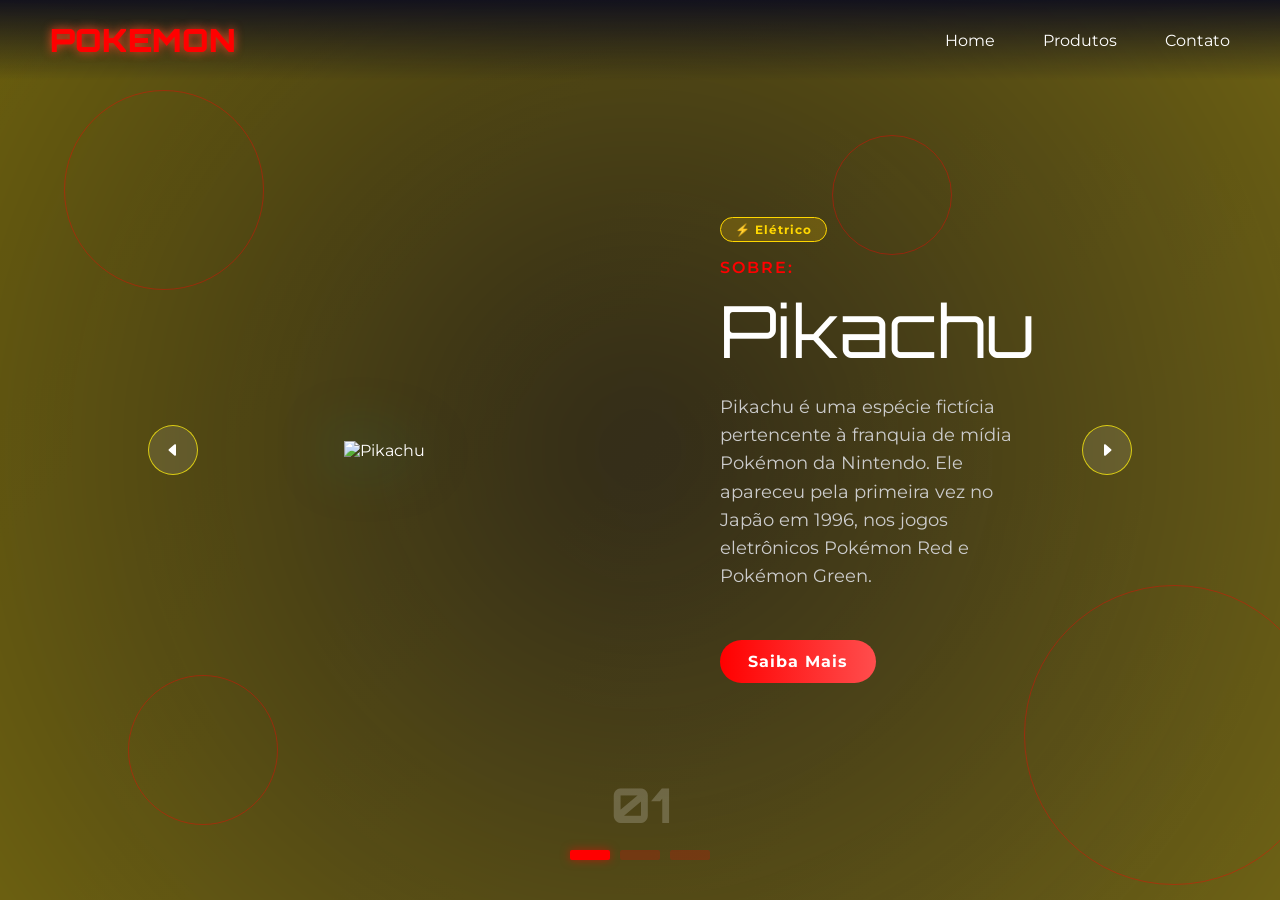
==== index.html @ ebf64eec "remove imagens não utilizadas e atualiza conteúdo e estilo do projeto Pokémon" ====
<!DOCTYPE html>
<html lang="pt-br">

<head>
    <meta charset="UTF-8">
    <meta name="viewport" content="width=device-width, initial-scale=1.0">
    <link rel="stylesheet" href="./styles.css">
    <link rel="preconnect" href="https://fonts.googleapis.com">
    <link rel="preconnect" href="https://fonts.gstatic.com" crossorigin>
    <link href="https://fonts.googleapis.com/css2?family=Montserrat:ital,wght@0,100..900;1,100..900&family=Orbitron:wght@400..900&display=swap" rel="stylesheet">
    <title>Pokémon</title>
</head>

<body>
    <header>
        <div class="logo">POKEMON</div>
        <nav>
            <ul>
                <li>Home</li>
                <li>Produtos</li>
                <li>Contato</li>
            </ul>
        </nav>
    </header>

    <main class="container">
        <div class="tech-circle">
            <div class="circle"></div>
            <div class="circle"></div>
            <div class="circle"></div>
            <div class="circle"></div>
        </div>

        <div class="list">

            <!-- Item 1: Pikachu -->
            <div class="item active">
                <div class="product-img">
                    <img src="https://raw.githubusercontent.com/PokeAPI/sprites/master/sprites/pokemon/other/official-artwork/25.png" alt="Pikachu">
                </div>
                <div class="content">
                    <span class="type-badge type-eletrico">⚡ Elétrico</span>
                    <p class="product-tag">Sobre:</p>
                    <p class="product-name">Pikachu</p>
                    <p class="product-description">
                        Pikachu é uma espécie fictícia pertencente à franquia de mídia Pokémon da Nintendo. Ele apareceu pela primeira vez no Japão em 1996, nos jogos eletrônicos Pokémon Red e Pokémon Green.
                    </p>
                    <button class="btn">Saiba Mais</button>
                </div>
            </div>

            <!-- Item 2: Charmander -->
            <div class="item">
                <div class="product-img">
                    <img src="https://raw.githubusercontent.com/PokeAPI/sprites/master/sprites/pokemon/other/official-artwork/4.png" alt="Charmander">
                </div>
                <div class="content">
                    <span class="type-badge type-fogo">🔥 Fogo</span>
                    <p class="product-tag">Sobre:</p>
                    <p class="product-name">Charmander</p>
                    <p class="product-description">
                        Charmander, conhecido como Hitokage no Japão, é uma espécie de Pokémon na franquia da Nintendo e da Game Freak. É a primeira forma de sua linha evolutiva, que inclui Charmeleon e Charizard.
                    </p>
                    <button class="btn">Saiba Mais</button>
                </div>
            </div>

            <!-- Item 3: Bulbasaur -->
            <div class="item">
                <div class="product-img">
                    <img src="https://raw.githubusercontent.com/PokeAPI/sprites/master/sprites/pokemon/other/official-artwork/1.png" alt="Bulbasaur">
                </div>
                <div class="content">
                    <span class="type-badge type-planta">🌿 Planta / Veneno</span>
                    <p class="product-tag">Sobre:</p>
                    <p class="product-name">Bulbasaur</p>
                    <p class="product-description">
                        Bulbasaur é o primeiro Pokémon da Pokédex nacional. Com uma semente nas costas que cresce conforme ele evolui, Bulbasaur é um dos três Pokémon iniciais da região de Kanto.
                    </p>
                    <button class="btn">Saiba Mais</button>
                </div>
            </div>

            <div class="arrows">
                <button class="arrow-btn" id="prev">
                    <svg xmlns="http://www.w3.org/2000/svg" width="16" height="16" fill="currentColor" viewBox="0 0 16 16">
                        <path d="m3.86 8.753 5.482 4.796c.646.566 1.658.106 1.658-.753V3.204a1 1 0 0 0-1.659-.753l-5.48 4.796a1 1 0 0 0 0 1.506z"/>
                    </svg>
                </button>
                <button class="arrow-btn" id="next">
                    <svg xmlns="http://www.w3.org/2000/svg" width="16" height="16" fill="currentColor" viewBox="0 0 16 16">
                        <path d="m12.14 8.753-5.482 4.796c-.646.566-1.658.106-1.658-.753V3.204a1 1 0 0 1 1.659-.753l5.48 4.796a1 1 0 0 1 0 1.506z"/>
                    </svg>
                </button>
            </div>

            <div class="indicators">
                <div class="numbers">01</div>
                <div class="dots">
                    <div class="dot active"></div>
                    <div class="dot"></div>
                    <div class="dot"></div>
                </div>
            </div>

        </div>
    </main>

    <script src="./scripts.js"></script>
</body>
</html>
---- styles.css ----
* {
    margin: 0;
    padding: 0;
    box-sizing: border-box;
    list-style: none;
    font-family: 'Montserrat', sans-serif;
}

body {
    background-color: #0f0f1e;
    color: #fff;
    font-size: 16px;
    overflow-x: hidden;
}

header {
    position: fixed;
    width: 100%;
    top: 0;
    padding: 20px 50px;
    display: flex;
    justify-content: space-between;
    align-items: center;
    z-index: 10;
    background: linear-gradient(to bottom, rgba(15,15,30,0.95), transparent);
}

.logo {
    font-family: "Orbitron", sans-serif;
    font-size: 2rem;
    font-weight: 900;
    color: #ff0000;
    text-shadow: 0 0 10px rgb(235, 74, 33);
}

header nav ul {
    display: flex;
    gap: 48px;
}

header nav ul li {
    cursor: pointer;
    position: relative;
    padding: 5px 0;
}

header nav ul li::after {
    content: '';
    position: absolute;
    left: 0;
    bottom: 0;
    width: 0;
    height: 2px;
    background-color: #ff0000;
    transition: 0.2s ease;
}

header nav ul li:hover::after {
    width: 100%;
}

/* ─── Container principal ─── */
.container {
    height: 100vh;
    position: relative;
    background: linear-gradient(135deg, #0f0f1e 0%, #1f1f3a 100%);
    overflow: hidden;
}

.container::before {
    content: '';
    position: absolute;
    width: 500%;
    height: 500%;
    border-radius: 50%;
    background: radial-gradient(circle, rgba(63, 53, 15, 0.651) 0%, rgb(255, 230, 0) 70%);
    top: 50%;
    left: 50%;
    transform: translate(-50%, -50%);
    filter: blur(50px);
    z-index: 1;
    animation: pulse 4s infinite alternate;
}

@keyframes pulse {
    0% {
        opacity: 0.5;
        transform: translate(-50%, -50%) scale(0.8);
    }
    100% {
        opacity: 1;
        transform: translate(-50%, -50%) scale(2);
    }
}

/* ─── Lista / Slider ─── */
.list {
    width: 80%;
    height: 100%;
    margin: 0 auto;
    position: relative;
    z-index: 2;
}

/* FIX: transition corrigida — era "opacity, opacity", agora "opacity, transform" */
.item {
    position: absolute;
    inset: 0;
    display: flex;
    justify-content: center;
    align-items: center;
    opacity: 0;
    visibility: hidden;
    transform: translateX(100px);
    transition: opacity 0.6s ease-in-out, transform 0.6s ease-in-out;
}

.item.active {
    opacity: 1;
    visibility: visible;
    transform: translateX(0);
}

/* ─── Imagem do Pokémon ─── */
.product-img {
    width: 50%;
    height: 100%;
    display: flex;
    align-items: center;
    justify-content: center;
    position: relative;
    z-index: 2;
}

.product-img img {
    max-width: 80%;
    max-height: 60%;
    filter: drop-shadow(0 0 30px rgba(0, 247, 255, 0.5));
    animation: float 3s ease-in-out infinite;
}

@keyframes float {
    0%, 100% { transform: translateY(0px); }
    50%       { transform: translateY(-18px); }
}

/* ─── Conteúdo de texto ─── */
.content {
    width: 50%;
    padding: 80px;
    padding-right: 120px;
    display: flex;
    align-items: flex-start;
    justify-content: center;
    z-index: 2;
    flex-direction: column;
    box-sizing: border-box;
}

.product-tag {
    font-size: 1rem;
    text-transform: uppercase;
    color: #ff0000;
    font-weight: 600;
    letter-spacing: 2px;
    margin-bottom: 10px;
}

.product-name {
    font-size: 4.5rem;
    font-family: "Orbitron", sans-serif;
    line-height: 1.2;
    margin-bottom: 20px;
}

.product-description {
    font-size: 1.1rem;
    color: #ccc;
    line-height: 1.6;
    margin-bottom: 30px;
    max-width: 600px;
}

/* ─── Badge de tipo ─── */
.type-badge {
    display: inline-block;
    padding: 4px 14px;
    border-radius: 20px;
    font-size: 0.75rem;
    font-weight: 700;
    letter-spacing: 1px;
    margin-right: 6px;
    margin-bottom: 16px;
}

.type-eletrico { background: rgba(255,200,0,0.2);  color: #ffd700; border: 1px solid #ffd700; }
.type-fogo     { background: rgba(255,60,0,0.2);   color: #ff6030; border: 1px solid #ff6030; }
.type-planta   { background: rgba(0,200,80,0.2);   color: #00cc55; border: 1px solid #00cc55; }

/* ─── Botão ─── */
.btn {
    padding: 12px 28px;
    background: linear-gradient(90deg, #ff0000 0%, #ff4d4d 100%);
    border-radius: 30px;
    color: #fff;
    font-size: 1rem;
    font-weight: 700;
    cursor: pointer;
    border: none;
    margin-top: 20px;
    transition: transform 0.2s, box-shadow 0.2s;
    letter-spacing: 1px;
}

.btn:hover {
    transform: scale(1.05);
    box-shadow: 0 0 20px rgba(255, 0, 0, 0.6);
}

/* ─── Setas ─── */
.arrows {
    position: absolute;
    width: 100%;
    display: flex;
    justify-content: space-between;
    top: 50%;
    left: 50%;
    transform: translate(-50%, -50%);
    z-index: 5;
    padding: 0 20px;
    box-sizing: border-box;
}

.arrow-btn {
    width: 50px;
    height: 50px;
    border-radius: 50%;
    cursor: pointer;
    background-color: rgba(255, 255, 255, 0.1);
    border: 1px solid rgba(241, 226, 16, 0.849);
    color: #fff;
    display: flex;
    align-items: center;
    justify-content: center;
    transition: background-color 0.2s, transform 0.2s;
}

.arrow-btn:hover {
    background-color: rgb(255, 234, 42);
    border-color: rgba(255, 238, 0, 0.6);
    color: #000;
    transform: scale(1.1);
}

/* ─── Indicadores ─── */
.indicators {
    position: absolute;
    bottom: 40px;
    left: 50%;
    transform: translateX(-50%);
    display: flex;
    flex-direction: column;
    align-items: center;
    gap: 15px;
    z-index: 5;
}

.numbers {
    font-family: "Orbitron", sans-serif;
    font-size: 3rem;
    font-weight: 800;
    color: rgba(255, 255, 255, 0.2);
}

.dots {
    display: flex;
    gap: 10px;
}

.dot {
    width: 40px;
    height: 10px;
    background-color: rgba(255, 0, 0, 0.2);
    border-radius: 2px;
    cursor: pointer;
    transition: background-color 0.3s, box-shadow 0.3s;
}

.dot.active {
    background-color: #ff0000;
    box-shadow: 0 0 10px rgba(255, 0, 0, 0.5);
}

/* ─── Círculos decorativos ─── */
.tech-circle {
    position: absolute;
    top: 0;
    left: 0;
    width: 100%;
    height: 100%;
    overflow: hidden;
    z-index: 1;
}

.circle {
    position: absolute;
    border-radius: 50%;
    border: 1px solid rgba(255, 0, 0, 0.4);
}

.circle:nth-child(1) { width: 200px; height: 200px; top: 10%; left: 5%; }
.circle:nth-child(2) { width: 300px; height: 300px; top: 65%; left: 80%; }
.circle:nth-child(3) { width: 150px; height: 150px; top: 75%; left: 10%; }
.circle:nth-child(4) { width: 120px; height: 120px; top: 15%; left: 65%; }
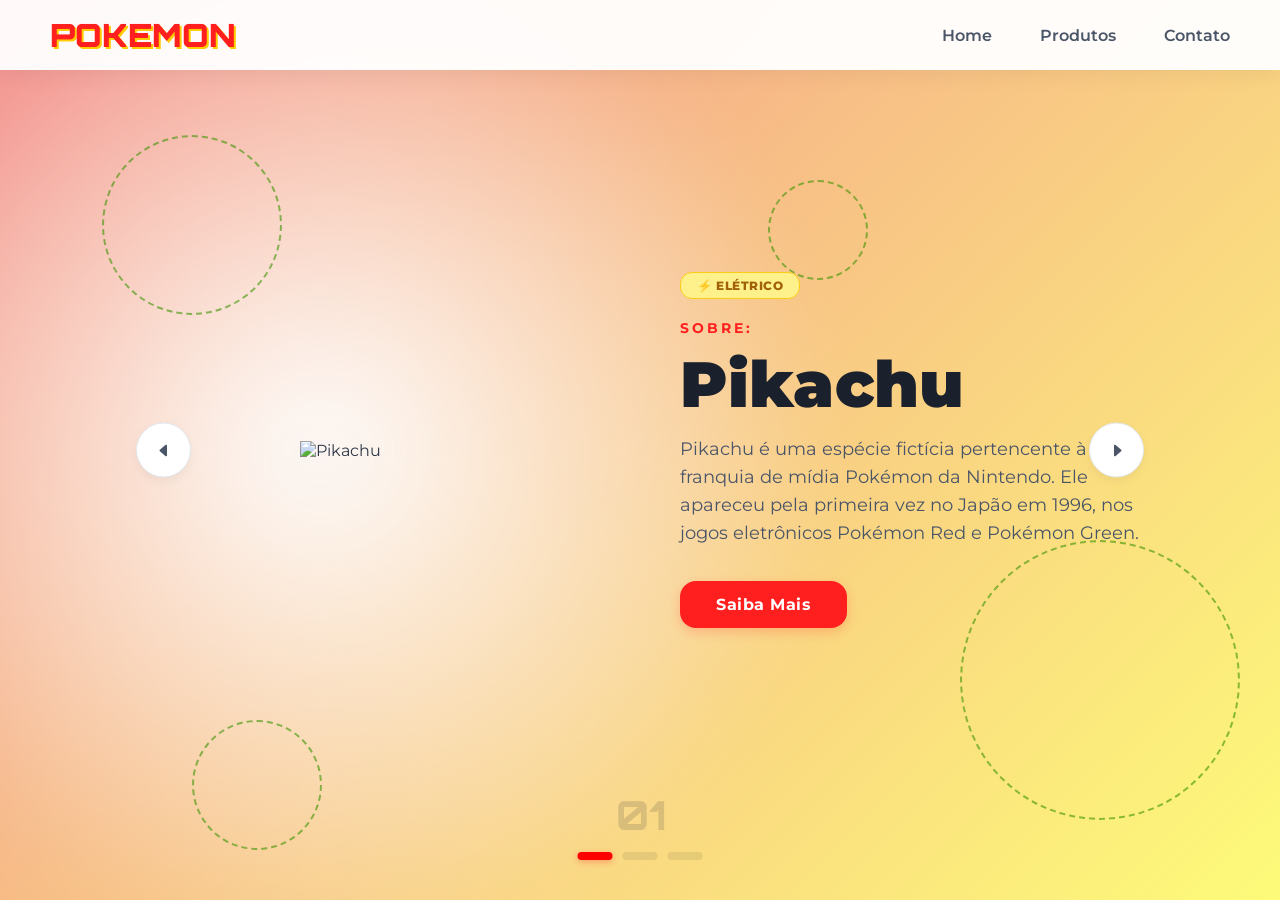
==== commit 15b69cb7: "vcfdnhgmhgjg" ====
--- a/index.html
+++ b/index.html
@@ -15,12 +15,12 @@
     <header>
         <div class="logo">POKEMON</div>
         <nav>
-            <ul>
-                <li>Home</li>
-                <li>Produtos</li>
-                <li>Contato</li>
-            </ul>
-        </nav>
+    <ul>
+        <li><a href="index.html" class="active-link" style="text-decoration: none; color: inherit;">Home</a></li>
+        <li><a href="Produto.html" style="text-decoration: none; color: inherit;">Produtos</a></li>
+        <li><a href="https://instagram.com/http.sadeck" target="_blank" style="text-decoration: none; color: inherit;">Contato</a></li>
+    </ul>
+</nav>
     </header>
 
     <main class="container">
@@ -45,7 +45,7 @@
                     <p class="product-description">
                         Pikachu é uma espécie fictícia pertencente à franquia de mídia Pokémon da Nintendo. Ele apareceu pela primeira vez no Japão em 1996, nos jogos eletrônicos Pokémon Red e Pokémon Green.
                     </p>
-                    <button class="btn">Saiba Mais</button>
+                    <button class="btn" onclick="window.location.href='Produto.html'">Saiba Mais</button>
                 </div>
             </div>
 
@@ -61,7 +61,7 @@
                     <p class="product-description">
                         Charmander, conhecido como Hitokage no Japão, é uma espécie de Pokémon na franquia da Nintendo e da Game Freak. É a primeira forma de sua linha evolutiva, que inclui Charmeleon e Charizard.
                     </p>
-                    <button class="btn">Saiba Mais</button>
+                    <button class="btn" onclick="window.location.href='Produto.html'">Saiba Mais</button>
                 </div>
             </div>
 
@@ -77,7 +77,7 @@
                     <p class="product-description">
                         Bulbasaur é o primeiro Pokémon da Pokédex nacional. Com uma semente nas costas que cresce conforme ele evolui, Bulbasaur é um dos três Pokémon iniciais da região de Kanto.
                     </p>
-                    <button class="btn">Saiba Mais</button>
+                    <button class="btn" onclick="window.location.href='Produto.html'">Saiba Mais</button>
                 </div>
             </div>
 
--- a/styles.css
+++ b/styles.css
@@ -7,30 +7,32 @@
 }
 
 body {
-    background-color: #0f0f1e;
-    color: #fff;
+    background-color: #f4f6f9; /* Fundo limpo e convidativo */
+    color: #2d3748; /* Texto escuro para leitura confortável */
     font-size: 16px;
     overflow-x: hidden;
 }
 
+/* ─── Header ─── */
 header {
     position: fixed;
     width: 100%;
     top: 0;
-    padding: 20px 50px;
+    padding: 15px 50px;
     display: flex;
     justify-content: space-between;
     align-items: center;
     z-index: 10;
-    background: linear-gradient(to bottom, rgba(15,15,30,0.95), transparent);
+    background: rgba(255, 255, 255, 0.95); /* Header branco e limpo */
+    box-shadow: 0 4px 20px rgba(0, 0, 0, 0.06);
 }
 
 .logo {
     font-family: "Orbitron", sans-serif;
     font-size: 2rem;
     font-weight: 900;
-    color: #ff0000;
-    text-shadow: 0 0 10px rgb(235, 74, 33);
+    color: #ff1f1f; /* Vermelho Pokebola clássico */
+    text-shadow: 2px 2px 0px #ffcc00; /* Sombra amarela clássica */
 }
 
 header nav ul {
@@ -42,6 +44,13 @@
     cursor: pointer;
     position: relative;
     padding: 5px 0;
+    color: #4a5568;
+    font-weight: 600;
+    transition: color 0.2s;
+}
+
+header nav ul li:hover {
+    color: #ff1f1f;
 }
 
 header nav ul li::after {
@@ -50,9 +59,10 @@
     left: 0;
     bottom: 0;
     width: 0;
-    height: 2px;
-    background-color: #ff0000;
+    height: 3px;
+    background-color: #c1c40e; /* Linha amarela de hover */
     transition: 0.2s ease;
+    border-radius: 2px;
 }
 
 header nav ul li:hover::after {
@@ -63,56 +73,56 @@
 .container {
     height: 100vh;
     position: relative;
-    background: linear-gradient(135deg, #0f0f1e 0%, #1f1f3a 100%);
+    background: linear-gradient(135deg, #f39090 0%, #fdfb79 100%); /* Gradiente suave e claro */
     overflow: hidden;
 }
 
+/* Brilho de fundo centralizado atrás do Pokémon */
 .container::before {
     content: '';
     position: absolute;
-    width: 500%;
-    height: 500%;
+    width: 1200px;
+    height: 1200px;
     border-radius: 50%;
-    background: radial-gradient(circle, rgba(63, 53, 15, 0.651) 0%, rgb(255, 230, 0) 70%);
+    background: radial-gradient(circle, rgb(253, 253, 253) 0%, transparent 60%); /* Brilho amarelo amigável */
     top: 50%;
-    left: 50%;
+    left: 25%; /* Alinhado mais próximo do lado da imagem */
     transform: translate(-50%, -50%);
-    filter: blur(50px);
+    filter: blur(40px);
     z-index: 1;
-    animation: pulse 4s infinite alternate;
+    animation: pulse 6s infinite alternate ease-in-out;
 }
 
 @keyframes pulse {
     0% {
-        opacity: 0.5;
-        transform: translate(-50%, -50%) scale(0.8);
+        opacity: 0.6;
+        transform: translate(-50%, -50%) scale(0.9);
     }
     100% {
         opacity: 1;
-        transform: translate(-50%, -50%) scale(2);
+        transform: translate(-50%, -50%) scale(1.1);
     }
 }
 
 /* ─── Lista / Slider ─── */
 .list {
-    width: 80%;
+    width: 85%;
     height: 100%;
     margin: 0 auto;
     position: relative;
     z-index: 2;
 }
 
-/* FIX: transition corrigida — era "opacity, opacity", agora "opacity, transform" */
 .item {
     position: absolute;
     inset: 0;
     display: flex;
-    justify-content: center;
+    justify-content: space-between;
     align-items: center;
     opacity: 0;
     visibility: hidden;
-    transform: translateX(100px);
-    transition: opacity 0.6s ease-in-out, transform 0.6s ease-in-out;
+    transform: translateX(50px);
+    transition: opacity 0.6s ease-in-out, transform 0.6s cubic-bezier(0.16, 1, 0.3, 1);
 }
 
 .item.active {
@@ -123,7 +133,7 @@
 
 /* ─── Imagem do Pokémon ─── */
 .product-img {
-    width: 50%;
+    width: 45%;
     height: 100%;
     display: flex;
     align-items: center;
@@ -133,22 +143,21 @@
 }
 
 .product-img img {
-    max-width: 80%;
-    max-height: 60%;
-    filter: drop-shadow(0 0 30px rgba(0, 247, 255, 0.5));
-    animation: float 3s ease-in-out infinite;
+    max-width: 85%;
+    max-height: 65%;
+    filter: drop-shadow(0 15px 25px rgba(0, 0, 0, 0.12)); /* Sombra realista e suave */
+    animation: float 4s ease-in-out infinite;
 }
 
 @keyframes float {
     0%, 100% { transform: translateY(0px); }
-    50%       { transform: translateY(-18px); }
+    50%       { transform: translateY(-15px); }
 }
 
 /* ─── Conteúdo de texto ─── */
 .content {
     width: 50%;
-    padding: 80px;
-    padding-right: 120px;
+    padding: 40px;
     display: flex;
     align-items: flex-start;
     justify-content: center;
@@ -158,66 +167,72 @@
 }
 
 .product-tag {
-    font-size: 1rem;
+    font-size: 0.9rem;
     text-transform: uppercase;
-    color: #ff0000;
-    font-weight: 600;
-    letter-spacing: 2px;
-    margin-bottom: 10px;
+    color: #ff1f1f; /* Tag em vermelho vivo */
+    font-weight: 700;
+    letter-spacing: 3px;
+    margin-bottom: 12px;
 }
 
 .product-name {
-    font-size: 4.5rem;
-    font-family: "Orbitron", sans-serif;
-    line-height: 1.2;
-    margin-bottom: 20px;
+    font-size: 4rem;
+    font-family: "Montserrat", sans-serif; /* Fonte mais orgânica e amigável */
+    font-weight: 900;
+    color: #1a202c;
+    line-height: 1.1;
+    margin-bottom: 16px;
 }
 
 .product-description {
     font-size: 1.1rem;
-    color: #ccc;
+    color: #4a5568; /* Texto cinza escuro de alta leitura */
     line-height: 1.6;
-    margin-bottom: 30px;
-    max-width: 600px;
+    margin-bottom: 24px;
+    max-width: 550px;
 }
 
 /* ─── Badge de tipo ─── */
 .type-badge {
     display: inline-block;
-    padding: 4px 14px;
-    border-radius: 20px;
+    padding: 5px 16px;
+    border-radius: 12px; /* Formato pílula clássico dos menus de Pokémon */
     font-size: 0.75rem;
-    font-weight: 700;
-    letter-spacing: 1px;
-    margin-right: 6px;
-    margin-bottom: 16px;
-}
-
-.type-eletrico { background: rgba(255,200,0,0.2);  color: #ffd700; border: 1px solid #ffd700; }
-.type-fogo     { background: rgba(255,60,0,0.2);   color: #ff6030; border: 1px solid #ff6030; }
-.type-planta   { background: rgba(0,200,80,0.2);   color: #00cc55; border: 1px solid #00cc55; }
-
-/* ─── Botão ─── */
+    font-weight: 800;
+    letter-spacing: 0.5px;
+    margin-right: 8px;
+    margin-bottom: 20px;
+    text-transform: uppercase;
+}
+
+/* Cores pastéis e profissionais adaptadas para os tipos */
+.type-eletrico { background: #fef08a; color: #a16207; border: 1px solid #facc15; }
+.type-fogo     { background: #fee2e2; color: #b91c1c; border: 1px solid #f87171; }
+.type-planta   { background: #dcfce7; color: #15803d; border: 1px solid #4ade80; }
+
+/* ─── Botão Comprar ─── */
 .btn {
-    padding: 12px 28px;
-    background: linear-gradient(90deg, #ff0000 0%, #ff4d4d 100%);
-    border-radius: 30px;
+    padding: 14px 36px;
+    background: #ff1f1f; /* Vermelho Pokebola sólido */
+    border-radius: 16px; /* Cantos arredondados amigáveis, combinando com os cards */
     color: #fff;
     font-size: 1rem;
     font-weight: 700;
     cursor: pointer;
     border: none;
-    margin-top: 20px;
-    transition: transform 0.2s, box-shadow 0.2s;
-    letter-spacing: 1px;
+    margin-top: 10px;
+    transition: background-color 0.2s, transform 0.2s, box-shadow 0.2s;
+    letter-spacing: 0.5px;
+    box-shadow: 0 4px 12px rgba(255, 31, 31, 0.2);
 }
 
 .btn:hover {
-    transform: scale(1.05);
-    box-shadow: 0 0 20px rgba(255, 0, 0, 0.6);
-}
-
-/* ─── Setas ─── */
+    background-color: #e61b1b;
+    transform: scale(1.03);
+    box-shadow: 0 6px 20px rgba(255, 31, 31, 0.3);
+}
+
+/* ─── Setas de Navegação ─── */
 .arrows {
     position: absolute;
     width: 100%;
@@ -227,29 +242,33 @@
     left: 50%;
     transform: translate(-50%, -50%);
     z-index: 5;
-    padding: 0 20px;
+    padding: 0 40px;
     box-sizing: border-box;
+    pointer-events: none; /* Evita que a div bloqueie cliques no meio da tela */
 }
 
 .arrow-btn {
-    width: 50px;
-    height: 50px;
+    width: 55px;
+    height: 55px;
     border-radius: 50%;
     cursor: pointer;
-    background-color: rgba(255, 255, 255, 0.1);
-    border: 1px solid rgba(241, 226, 16, 0.849);
-    color: #fff;
+    background-color: #ffffff;
+    border: 1px solid #e2e8f0;
+    color: #4a5568;
     display: flex;
     align-items: center;
     justify-content: center;
-    transition: background-color 0.2s, transform 0.2s;
+    box-shadow: 0 4px 10px rgba(0,0,0,0.05);
+    transition: all 0.2s ease;
+    pointer-events: auto; /* Reativa os cliques nos botões */
 }
 
 .arrow-btn:hover {
-    background-color: rgb(255, 234, 42);
-    border-color: rgba(255, 238, 0, 0.6);
-    color: #000;
+    background-color: #ffcb05; /* Fica amarelo Pikachu no hover */
+    border-color: #ffcb05;
+    color: #1a202c;
     transform: scale(1.1);
+    box-shadow: 0 6px 15px rgba(255, 203, 5, 0.4);
 }
 
 /* ─── Indicadores ─── */
@@ -261,15 +280,15 @@
     display: flex;
     flex-direction: column;
     align-items: center;
-    gap: 15px;
+    gap: 12px;
     z-index: 5;
 }
 
 .numbers {
     font-family: "Orbitron", sans-serif;
-    font-size: 3rem;
+    font-size: 2.5rem;
     font-weight: 800;
-    color: rgba(255, 255, 255, 0.2);
+    color: rgba(26, 32, 44, 0.15); /* Número sutil usando a cor escura do tema */
 }
 
 .dots {
@@ -278,20 +297,20 @@
 }
 
 .dot {
-    width: 40px;
-    height: 10px;
-    background-color: rgba(255, 0, 0, 0.2);
-    border-radius: 2px;
+    width: 35px;
+    height: 8px;
+    background-color: rgba(0, 0, 0, 0.08);
+    border-radius: 4px;
     cursor: pointer;
     transition: background-color 0.3s, box-shadow 0.3s;
 }
 
 .dot.active {
-    background-color: #ff0000;
-    box-shadow: 0 0 10px rgba(255, 0, 0, 0.5);
-}
-
-/* ─── Círculos decorativos ─── */
+    background-color: #ff0000; /* Indicador ativo em vermelho */
+    box-shadow: 0 2px 6px rgba(255, 31, 31, 0.3);
+}
+
+/* ─── Elementos decorativos (Substituídos por Pokebolas sutis de fundo) ─── */
 .tech-circle {
     position: absolute;
     top: 0;
@@ -300,15 +319,16 @@
     height: 100%;
     overflow: hidden;
     z-index: 1;
+    pointer-events: none;
 }
 
 .circle {
     position: absolute;
     border-radius: 50%;
-    border: 1px solid rgba(255, 0, 0, 0.4);
-}
-
-.circle:nth-child(1) { width: 200px; height: 200px; top: 10%; left: 5%; }
-.circle:nth-child(2) { width: 300px; height: 300px; top: 65%; left: 80%; }
-.circle:nth-child(3) { width: 150px; height: 150px; top: 75%; left: 10%; }
-.circle:nth-child(4) { width: 120px; height: 120px; top: 15%; left: 65%; }+    border: 2px dashed rgba(63, 150, 6, 0.61); /* Estilo tracejado lúdico */
+}
+
+.circle:nth-child(1) { width: 180px; height: 180px; top: 15%; left: 8%; }
+.circle:nth-child(2) { width: 280px; height: 280px; top: 60%; left: 75%; }
+.circle:nth-child(3) { width: 130px; height: 130px; top: 80%; left: 15%; }
+.circle:nth-child(4) { width: 100px; height: 100px; top: 20%; left: 60%; }
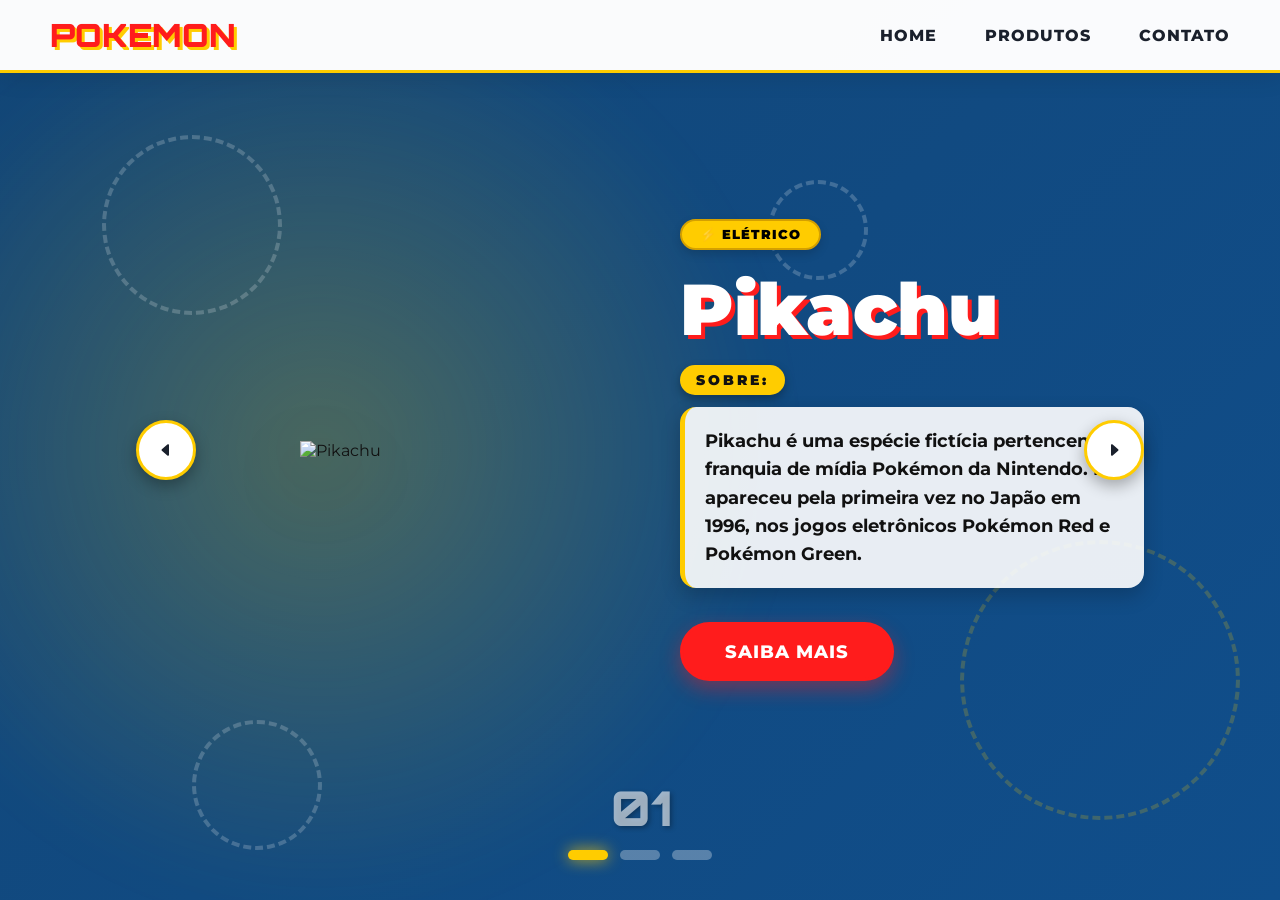
==== commit 3f95d4f7: "gv" ====
--- a/index.html
+++ b/index.html
@@ -40,8 +40,8 @@
                 </div>
                 <div class="content">
                     <span class="type-badge type-eletrico">⚡ Elétrico</span>
+                    <p class="product-name">Pikachu</p>
                     <p class="product-tag">Sobre:</p>
-                    <p class="product-name">Pikachu</p>
                     <p class="product-description">
                         Pikachu é uma espécie fictícia pertencente à franquia de mídia Pokémon da Nintendo. Ele apareceu pela primeira vez no Japão em 1996, nos jogos eletrônicos Pokémon Red e Pokémon Green.
                     </p>
@@ -56,8 +56,8 @@
                 </div>
                 <div class="content">
                     <span class="type-badge type-fogo">🔥 Fogo</span>
+                    <p class="product-name">Charmander</p>
                     <p class="product-tag">Sobre:</p>
-                    <p class="product-name">Charmander</p>
                     <p class="product-description">
                         Charmander, conhecido como Hitokage no Japão, é uma espécie de Pokémon na franquia da Nintendo e da Game Freak. É a primeira forma de sua linha evolutiva, que inclui Charmeleon e Charizard.
                     </p>
@@ -72,8 +72,8 @@
                 </div>
                 <div class="content">
                     <span class="type-badge type-planta">🌿 Planta / Veneno</span>
+                    <p class="product-name">Bulbasaur</p>
                     <p class="product-tag">Sobre:</p>
-                    <p class="product-name">Bulbasaur</p>
                     <p class="product-description">
                         Bulbasaur é o primeiro Pokémon da Pokédex nacional. Com uma semente nas costas que cresce conforme ele evolui, Bulbasaur é um dos três Pokémon iniciais da região de Kanto.
                     </p>
--- a/styles.css
+++ b/styles.css
@@ -1,3 +1,4 @@
+
 * {
     margin: 0;
     padding: 0;
@@ -7,13 +8,13 @@
 }
 
 body {
-    background-color: #f4f6f9; /* Fundo limpo e convidativo */
-    color: #2d3748; /* Texto escuro para leitura confortável */
+    background-color: #f0f4f8; /* Mesmo fundo base da página de produtos */
+    color: #111; 
     font-size: 16px;
     overflow-x: hidden;
 }
 
-/* ─── Header ─── */
+/* ─── Header (Idêntico ao da página de produtos) ─── */
 header {
     position: fixed;
     width: 100%;
@@ -23,16 +24,23 @@
     justify-content: space-between;
     align-items: center;
     z-index: 10;
-    background: rgba(255, 255, 255, 0.95); /* Header branco e limpo */
-    box-shadow: 0 4px 20px rgba(0, 0, 0, 0.06);
+    background: rgba(255, 255, 255, 0.98); 
+    box-shadow: 0 4px 25px rgba(0, 0, 0, 0.1); 
+    border-bottom: 3px solid #FFCC00;
 }
 
 .logo {
     font-family: "Orbitron", sans-serif;
     font-size: 2rem;
     font-weight: 900;
-    color: #ff1f1f; /* Vermelho Pokebola clássico */
-    text-shadow: 2px 2px 0px #ffcc00; /* Sombra amarela clássica */
+    color: #FF1C1C; 
+    text-shadow: 3px 3px 0px #FFCC00; 
+    transition: transform 0.3s ease;
+    cursor: pointer;
+}
+
+.logo:hover {
+    transform: scale(1.08) rotate(-2deg);
 }
 
 header nav ul {
@@ -44,13 +52,15 @@
     cursor: pointer;
     position: relative;
     padding: 5px 0;
-    color: #4a5568;
-    font-weight: 600;
+    color: #1a202c;
+    font-weight: 800;
+    text-transform: uppercase;
+    letter-spacing: 1px;
     transition: color 0.2s;
 }
 
 header nav ul li:hover {
-    color: #ff1f1f;
+    color: #FF1C1C;
 }
 
 header nav ul li::after {
@@ -59,9 +69,9 @@
     left: 0;
     bottom: 0;
     width: 0;
-    height: 3px;
-    background-color: #c1c40e; /* Linha amarela de hover */
-    transition: 0.2s ease;
+    height: 4px;
+    background-color: #FF1C1C; 
+    transition: 0.3s cubic-bezier(0.175, 0.885, 0.32, 1.275);
     border-radius: 2px;
 }
 
@@ -69,11 +79,11 @@
     width: 100%;
 }
 
-/* ─── Container principal ─── */
+/* ─── Container principal (Agora com o fundo Azul marcante) ─── */
 .container {
     height: 100vh;
     position: relative;
-    background: linear-gradient(135deg, #f39090 0%, #fdfb79 100%); /* Gradiente suave e claro */
+    background: linear-gradient(135deg, #124677 0%, #104E8B 100%); 
     overflow: hidden;
 }
 
@@ -81,27 +91,22 @@
 .container::before {
     content: '';
     position: absolute;
-    width: 1200px;
-    height: 1200px;
+    width: 1000px;
+    height: 1000px;
     border-radius: 50%;
-    background: radial-gradient(circle, rgb(253, 253, 253) 0%, transparent 60%); /* Brilho amarelo amigável */
+    /* Brilho amarelo/dourado para contrastar com o azul */
+    background: radial-gradient(circle, rgba(255, 204, 0, 0.25) 0%, transparent 65%); 
     top: 50%;
-    left: 25%; /* Alinhado mais próximo do lado da imagem */
+    left: 25%; 
     transform: translate(-50%, -50%);
-    filter: blur(40px);
+    filter: blur(30px);
     z-index: 1;
     animation: pulse 6s infinite alternate ease-in-out;
 }
 
 @keyframes pulse {
-    0% {
-        opacity: 0.6;
-        transform: translate(-50%, -50%) scale(0.9);
-    }
-    100% {
-        opacity: 1;
-        transform: translate(-50%, -50%) scale(1.1);
-    }
+    0% { opacity: 0.7; transform: translate(-50%, -50%) scale(0.95); }
+    100% { opacity: 1; transform: translate(-50%, -50%) scale(1.1); }
 }
 
 /* ─── Lista / Slider ─── */
@@ -121,14 +126,14 @@
     align-items: center;
     opacity: 0;
     visibility: hidden;
-    transform: translateX(50px);
+    transform: translateX(80px) scale(0.95);
     transition: opacity 0.6s ease-in-out, transform 0.6s cubic-bezier(0.16, 1, 0.3, 1);
 }
 
 .item.active {
     opacity: 1;
     visibility: visible;
-    transform: translateX(0);
+    transform: translateX(0) scale(1);
 }
 
 /* ─── Imagem do Pokémon ─── */
@@ -145,13 +150,19 @@
 .product-img img {
     max-width: 85%;
     max-height: 65%;
-    filter: drop-shadow(0 15px 25px rgba(0, 0, 0, 0.12)); /* Sombra realista e suave */
+    filter: drop-shadow(0 25px 35px rgba(0, 0, 0, 0.4)); /* Sombra escura forte */
     animation: float 4s ease-in-out infinite;
+    transition: transform 0.3s ease;
+    cursor: pointer;
+}
+
+.product-img img:hover {
+    transform: scale(1.1) translateY(-10px);
 }
 
 @keyframes float {
     0%, 100% { transform: translateY(0px); }
-    50%       { transform: translateY(-15px); }
+    50%       { transform: translateY(-20px); }
 }
 
 /* ─── Conteúdo de texto ─── */
@@ -169,67 +180,81 @@
 .product-tag {
     font-size: 0.9rem;
     text-transform: uppercase;
-    color: #ff1f1f; /* Tag em vermelho vivo */
-    font-weight: 700;
+    color: #111;
+    background: #FFCC00; /* Tag amarela vibrante */
+    padding: 6px 16px;
+    border-radius: 20px;
+    font-weight: 900;
     letter-spacing: 3px;
     margin-bottom: 12px;
+    box-shadow: 0 4px 10px rgba(0,0,0,0.3);
 }
 
 .product-name {
-    font-size: 4rem;
-    font-family: "Montserrat", sans-serif; /* Fonte mais orgânica e amigável */
-    font-weight: 900;
-    color: #1a202c;
+    font-size: 4.5rem;
+    font-family: "Montserrat", sans-serif;
+    font-weight: 900;
+    color: #fff; /* Texto branco no fundo azul */
     line-height: 1.1;
     margin-bottom: 16px;
+    text-shadow: 4px 4px 0px #FF1C1C; /* Sombra vermelha clássica */
 }
 
 .product-description {
     font-size: 1.1rem;
-    color: #4a5568; /* Texto cinza escuro de alta leitura */
+    color: #111;
     line-height: 1.6;
     margin-bottom: 24px;
     max-width: 550px;
-}
-
-/* ─── Badge de tipo ─── */
+    font-weight: 700;
+    background: rgba(255, 255, 255, 0.9); /* Caixinha branca translúcida */
+    padding: 20px;
+    border-radius: 16px;
+    box-shadow: 0 8px 20px rgba(0,0,0,0.2);
+    border-left: 5px solid #FFCC00; /* Detalhe amarelo na borda */
+}
+
+/* ─── Badge de tipo (Cores Fortes) ─── */
 .type-badge {
     display: inline-block;
-    padding: 5px 16px;
-    border-radius: 12px; /* Formato pílula clássico dos menus de Pokémon */
-    font-size: 0.75rem;
-    font-weight: 800;
-    letter-spacing: 0.5px;
+    padding: 6px 18px;
+    border-radius: 20px; 
+    font-size: 0.8rem;
+    font-weight: 900;
+    letter-spacing: 1px;
     margin-right: 8px;
     margin-bottom: 20px;
     text-transform: uppercase;
-}
-
-/* Cores pastéis e profissionais adaptadas para os tipos */
-.type-eletrico { background: #fef08a; color: #a16207; border: 1px solid #facc15; }
-.type-fogo     { background: #fee2e2; color: #b91c1c; border: 1px solid #f87171; }
-.type-planta   { background: #dcfce7; color: #15803d; border: 1px solid #4ade80; }
-
-/* ─── Botão Comprar ─── */
+    box-shadow: 0 4px 10px rgba(0,0,0,0.15);
+}
+
+.type-eletrico { background: #FFCC00; color: #000; border: 2px solid #D4A000; }
+.type-fogo     { background: #FF1C1C; color: #FFF; border: 2px solid #CC0000; }
+.type-planta   { background: #4DAD5B; color: #FFF; border: 2px solid #368040; }
+
+/* ─── Botão Saiba Mais ─── */
 .btn {
-    padding: 14px 36px;
-    background: #ff1f1f; /* Vermelho Pokebola sólido */
-    border-radius: 16px; /* Cantos arredondados amigáveis, combinando com os cards */
+    padding: 16px 42px;
+    background: #FF1C1C; /* Vermelho vivo igual ao da página de produtos */
+    border-radius: 30px; 
     color: #fff;
-    font-size: 1rem;
-    font-weight: 700;
-    cursor: pointer;
-    border: none;
+    font-size: 1.1rem;
+    font-weight: 800;
+    cursor: pointer;
+    border: 3px solid #FF1C1C;
     margin-top: 10px;
-    transition: background-color 0.2s, transform 0.2s, box-shadow 0.2s;
-    letter-spacing: 0.5px;
-    box-shadow: 0 4px 12px rgba(255, 31, 31, 0.2);
+    transition: all 0.3s cubic-bezier(0.175, 0.885, 0.32, 1.275);
+    letter-spacing: 1px;
+    text-transform: uppercase;
+    box-shadow: 0 8px 20px rgba(255, 28, 28, 0.4);
 }
 
 .btn:hover {
-    background-color: #e61b1b;
-    transform: scale(1.03);
-    box-shadow: 0 6px 20px rgba(255, 31, 31, 0.3);
+    background: #FFCC00; /* Vira amarelo Pikachu */
+    color: #111;
+    border-color: #FFCC00;
+    transform: scale(1.05) translateY(-3px);
+    box-shadow: 0 12px 25px rgba(255, 204, 0, 0.5);
 }
 
 /* ─── Setas de Navegação ─── */
@@ -244,31 +269,31 @@
     z-index: 5;
     padding: 0 40px;
     box-sizing: border-box;
-    pointer-events: none; /* Evita que a div bloqueie cliques no meio da tela */
+    pointer-events: none; 
 }
 
 .arrow-btn {
-    width: 55px;
-    height: 55px;
+    width: 60px;
+    height: 60px;
     border-radius: 50%;
     cursor: pointer;
     background-color: #ffffff;
-    border: 1px solid #e2e8f0;
-    color: #4a5568;
+    border: 3px solid #FFCC00; /* Borda amarela forte */
+    color: #1a202c;
     display: flex;
     align-items: center;
     justify-content: center;
-    box-shadow: 0 4px 10px rgba(0,0,0,0.05);
-    transition: all 0.2s ease;
-    pointer-events: auto; /* Reativa os cliques nos botões */
+    box-shadow: 0 6px 15px rgba(0,0,0,0.3);
+    transition: all 0.3s cubic-bezier(0.175, 0.885, 0.32, 1.275);
+    pointer-events: auto; 
 }
 
 .arrow-btn:hover {
-    background-color: #ffcb05; /* Fica amarelo Pikachu no hover */
-    border-color: #ffcb05;
-    color: #1a202c;
-    transform: scale(1.1);
-    box-shadow: 0 6px 15px rgba(255, 203, 5, 0.4);
+    background-color: #FFCC00; 
+    border-color: #FF1C1C; /* Borda fica vermelha no hover */
+    color: #111;
+    transform: scale(1.15);
+    box-shadow: 0 10px 20px rgba(255, 204, 0, 0.5);
 }
 
 /* ─── Indicadores ─── */
@@ -286,31 +311,37 @@
 
 .numbers {
     font-family: "Orbitron", sans-serif;
-    font-size: 2.5rem;
-    font-weight: 800;
-    color: rgba(26, 32, 44, 0.15); /* Número sutil usando a cor escura do tema */
+    font-size: 3rem;
+    font-weight: 900;
+    color: rgba(255, 255, 255, 0.6); /* Cor mais transparente para o azul */
+    text-shadow: 2px 2px 5px rgba(0,0,0,0.3);
 }
 
 .dots {
     display: flex;
-    gap: 10px;
+    gap: 12px;
 }
 
 .dot {
-    width: 35px;
-    height: 8px;
-    background-color: rgba(0, 0, 0, 0.08);
-    border-radius: 4px;
-    cursor: pointer;
-    transition: background-color 0.3s, box-shadow 0.3s;
+    width: 40px;
+    height: 10px;
+    background-color: rgba(255, 255, 255, 0.3);
+    border-radius: 5px;
+    cursor: pointer;
+    transition: all 0.3s ease;
+}
+
+.dot:hover {
+    background-color: #ffffff;
+    transform: scaleY(1.3);
 }
 
 .dot.active {
-    background-color: #ff0000; /* Indicador ativo em vermelho */
-    box-shadow: 0 2px 6px rgba(255, 31, 31, 0.3);
-}
-
-/* ─── Elementos decorativos (Substituídos por Pokebolas sutis de fundo) ─── */
+    background-color: #FFCC00; /* Dot ativo no amarelo Pokémon */
+    box-shadow: 0 0 15px rgba(255, 204, 0, 0.8);
+}
+
+/* ─── Elementos decorativos ─── */
 .tech-circle {
     position: absolute;
     top: 0;
@@ -325,10 +356,10 @@
 .circle {
     position: absolute;
     border-radius: 50%;
-    border: 2px dashed rgba(63, 150, 6, 0.61); /* Estilo tracejado lúdico */
+    border: 4px dashed rgba(255, 255, 255, 0.2); 
 }
 
 .circle:nth-child(1) { width: 180px; height: 180px; top: 15%; left: 8%; }
-.circle:nth-child(2) { width: 280px; height: 280px; top: 60%; left: 75%; }
+.circle:nth-child(2) { width: 280px; height: 280px; top: 60%; left: 75%; border-color: rgba(255, 204, 0, 0.2); }
 .circle:nth-child(3) { width: 130px; height: 130px; top: 80%; left: 15%; }
-.circle:nth-child(4) { width: 100px; height: 100px; top: 20%; left: 60%; }
+.circle:nth-child(4) { width: 100px; height: 100px; top: 20%; left: 60%; }
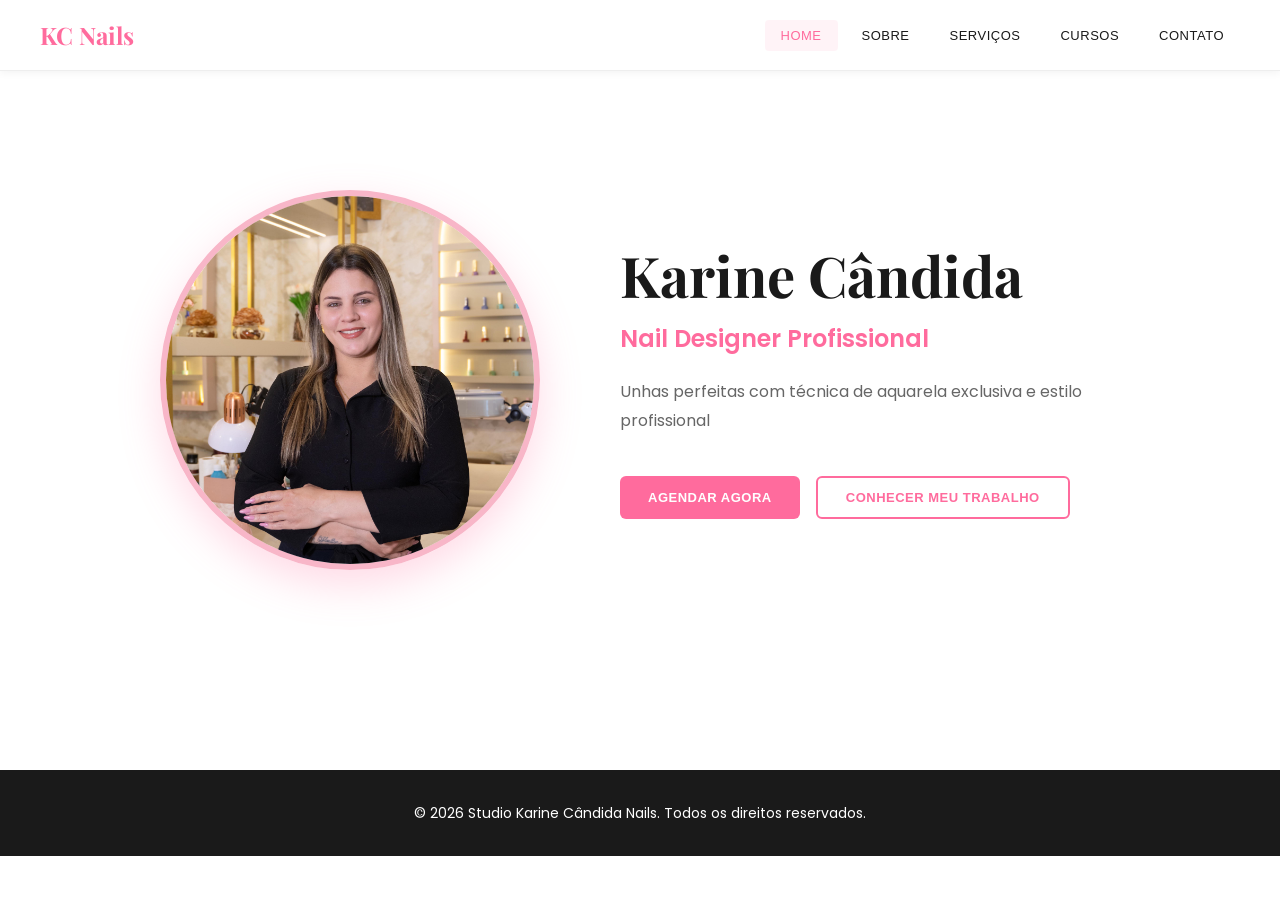
==== commit 906276f2: "bujb" ====
--- a/index.html
+++ b/index.html
@@ -1,110 +1,411 @@
 <!DOCTYPE html>
 <html lang="pt-br">
-
 <head>
     <meta charset="UTF-8">
     <meta name="viewport" content="width=device-width, initial-scale=1.0">
     <link rel="stylesheet" href="./styles.css">
     <link rel="preconnect" href="https://fonts.googleapis.com">
     <link rel="preconnect" href="https://fonts.gstatic.com" crossorigin>
-    <link href="https://fonts.googleapis.com/css2?family=Montserrat:ital,wght@0,100..900;1,100..900&family=Orbitron:wght@400..900&display=swap" rel="stylesheet">
-    <title>Pokémon</title>
+    <link href="https://fonts.googleapis.com/css2?family=Poppins:wght@300;400;500;600;700&family=Playfair+Display:wght@700&display=swap" rel="stylesheet">
+    <title>Karine Cândida Nails - Nail Designer Profissional</title>
 </head>
-
 <body>
-    <header>
-        <div class="logo">POKEMON</div>
-        <nav>
-    <ul>
-        <li><a href="index.html" class="active-link" style="text-decoration: none; color: inherit;">Home</a></li>
-        <li><a href="Produto.html" style="text-decoration: none; color: inherit;">Produtos</a></li>
-        <li><a href="https://instagram.com/http.sadeck" target="_blank" style="text-decoration: none; color: inherit;">Contato</a></li>
-    </ul>
-</nav>
-    </header>
-
-    <main class="container">
-        <div class="tech-circle">
-            <div class="circle"></div>
-            <div class="circle"></div>
-            <div class="circle"></div>
-            <div class="circle"></div>
-        </div>
-
-        <div class="list">
-
-            <!-- Item 1: Pikachu -->
-            <div class="item active">
-                <div class="product-img">
-                    <img src="https://raw.githubusercontent.com/PokeAPI/sprites/master/sprites/pokemon/other/official-artwork/25.png" alt="Pikachu">
-                </div>
-                <div class="content">
-                    <span class="type-badge type-eletrico">⚡ Elétrico</span>
-                    <p class="product-name">Pikachu</p>
-                    <p class="product-tag">Sobre:</p>
-                    <p class="product-description">
-                        Pikachu é uma espécie fictícia pertencente à franquia de mídia Pokémon da Nintendo. Ele apareceu pela primeira vez no Japão em 1996, nos jogos eletrônicos Pokémon Red e Pokémon Green.
-                    </p>
-                    <button class="btn" onclick="window.location.href='Produto.html'">Saiba Mais</button>
-                </div>
+    <!-- NAVBAR FIXA -->
+    <nav class="navbar">
+        <div class="nav-container">
+            <div class="nav-logo">
+                <span class="logo-text">KC Nails</span>
             </div>
-
-            <!-- Item 2: Charmander -->
-            <div class="item">
-                <div class="product-img">
-                    <img src="https://raw.githubusercontent.com/PokeAPI/sprites/master/sprites/pokemon/other/official-artwork/4.png" alt="Charmander">
-                </div>
-                <div class="content">
-                    <span class="type-badge type-fogo">🔥 Fogo</span>
-                    <p class="product-name">Charmander</p>
-                    <p class="product-tag">Sobre:</p>
-                    <p class="product-description">
-                        Charmander, conhecido como Hitokage no Japão, é uma espécie de Pokémon na franquia da Nintendo e da Game Freak. É a primeira forma de sua linha evolutiva, que inclui Charmeleon e Charizard.
-                    </p>
-                    <button class="btn" onclick="window.location.href='Produto.html'">Saiba Mais</button>
-                </div>
+            <div class="nav-buttons">
+                <button class="nav-btn active" onclick="showPage('home')">Home</button>
+                <button class="nav-btn" onclick="showPage('sobre')">Sobre</button>
+                <button class="nav-btn" onclick="showPage('servicos')">Serviços</button>
+                <button class="nav-btn" onclick="showPage('cursos')">Cursos</button>
+                <button class="nav-btn" onclick="showPage('contato')">Contato</button>
             </div>
-
-            <!-- Item 3: Bulbasaur -->
-            <div class="item">
-                <div class="product-img">
-                    <img src="https://raw.githubusercontent.com/PokeAPI/sprites/master/sprites/pokemon/other/official-artwork/1.png" alt="Bulbasaur">
-                </div>
-                <div class="content">
-                    <span class="type-badge type-planta">🌿 Planta / Veneno</span>
-                    <p class="product-name">Bulbasaur</p>
-                    <p class="product-tag">Sobre:</p>
-                    <p class="product-description">
-                        Bulbasaur é o primeiro Pokémon da Pokédex nacional. Com uma semente nas costas que cresce conforme ele evolui, Bulbasaur é um dos três Pokémon iniciais da região de Kanto.
-                    </p>
-                    <button class="btn" onclick="window.location.href='Produto.html'">Saiba Mais</button>
-                </div>
-            </div>
-
-            <div class="arrows">
-                <button class="arrow-btn" id="prev">
-                    <svg xmlns="http://www.w3.org/2000/svg" width="16" height="16" fill="currentColor" viewBox="0 0 16 16">
-                        <path d="m3.86 8.753 5.482 4.796c.646.566 1.658.106 1.658-.753V3.204a1 1 0 0 0-1.659-.753l-5.48 4.796a1 1 0 0 0 0 1.506z"/>
-                    </svg>
-                </button>
-                <button class="arrow-btn" id="next">
-                    <svg xmlns="http://www.w3.org/2000/svg" width="16" height="16" fill="currentColor" viewBox="0 0 16 16">
-                        <path d="m12.14 8.753-5.482 4.796c-.646.566-1.658.106-1.658-.753V3.204a1 1 0 0 1 1.659-.753l5.48 4.796a1 1 0 0 1 0 1.506z"/>
-                    </svg>
-                </button>
-            </div>
-
-            <div class="indicators">
-                <div class="numbers">01</div>
-                <div class="dots">
-                    <div class="dot active"></div>
-                    <div class="dot"></div>
-                    <div class="dot"></div>
-                </div>
-            </div>
-
-        </div>
+        </div>
+    </nav>
+
+    <!-- PÁGINAS -->
+    <main class="main-content">
+
+        <!-- PÁGINA HOME -->
+        <div id="home" class="page active">
+            <section class="hero-new">
+                <div class="hero-circle">
+                    <img src="foto-karine.jpeg" alt="Karine Cândida">
+                </div>
+                
+                <div class="hero-info">
+                    <h1>Karine Cândida</h1>
+                    <p class="hero-subtitle">Nail Designer Profissional</p>
+                    <p class="hero-description">Unhas perfeitas com técnica de aquarela exclusiva e estilo profissional</p>
+                    
+                    <div class="hero-buttons-new">
+                        <button class="btn btn-primary" onclick="showPage('contato')">Agendar Agora</button>
+                        <button class="btn btn-secondary" onclick="showPage('sobre')">Conhecer Meu Trabalho</button>
+                    </div>
+                </div>
+            </section>
+        </div>
+
+        <!-- PÁGINA SOBRE -->
+        <div id="sobre" class="page">
+            <section class="container">
+                <div class="section-header">
+                    <h2>Sobre Karine Cândida</h2>
+                    <p class="section-subtitle">Conheça minha jornada no mundo das unhas</p>
+                </div>
+
+                <!-- SEÇÃO: Apresentação + Foto Circular -->
+                <div class="about-grid">
+                    <div class="about-text-section">
+                        <h3>Olá! Sou Karine Cândida 💅</h3>
+                        <p>Transformei minha paixão em profissão e hoje ofereço as melhores técnicas de nail design, com destaque para a técnica exclusiva de aquarela em unhas.</p>
+                        <p>Desde 2021, trabalho com dedicação para entregar resultados perfeitos e levar confiança a cada cliente que passa pelas minhas mãos.</p>
+                    </div>
+                    <div class="about-image-profile">
+                        <img src="foto-karine.jpeg" alt="Karine Cândida">
+                        <div class="about-badge">
+                            <span class="badge-label">Profissional Desde</span>
+                            <span class="badge-value">2021</span>
+                        </div>
+                    </div>
+                </div>
+
+                <!-- ESTATÍSTICAS -->
+                <div class="stats-section">
+                    <div class="stat-card">
+                        <div class="stat-number">500+</div>
+                        <p>Clientes Felizes</p>
+                    </div>
+                    <div class="stat-card">
+                        <div class="stat-number">100+</div>
+                        <p>Alunas Formadas</p>
+                    </div>
+                    <div class="stat-card">
+                        <div class="stat-number">3+</div>
+                        <p>Anos de Trajetória</p>
+                    </div>
+                    <div class="stat-card">
+                        <div class="stat-number">1</div>
+                        <p>Técnica Exclusiva</p>
+                    </div>
+                </div>
+
+                <!-- SEÇÃO: FOTOS DO ESTÚDIO -->
+                <div class="studio-section">
+                    <h3>Conheça Meu Estúdio</h3>
+                    <p class="section-subtitle">Um espaço acolhedor e profissional</p>
+                    
+                    <div class="studio-grid">
+                        <div class="studio-item">
+                            <img src="foto-karine.jpeg" alt="Estúdio - Foto 1">
+                            <p>Meu acolhedor espaço</p>
+                        </div>
+                        <div class="studio-item">
+                            <img src="foto-karine.jpeg" alt="Estúdio - Foto 2">
+                            <p>Área de atendimento</p>
+                        </div>
+                        <div class="studio-item">
+                            <img src="foto-karine.jpeg" alt="Estúdio - Foto 3">
+                            <p>Bancada de trabalho</p>
+                        </div>
+                        <div class="studio-item">
+                            <img src="foto-karine.jpeg" alt="Estúdio - Foto 4">
+                            <p>Iluminação profissional</p>
+                        </div>
+                        <div class="studio-item">
+                            <img src="foto-karine.jpeg" alt="Estúdio - Foto 5">
+                            <p>Coleção de cores</p>
+                        </div>
+                        <div class="studio-item">
+                            <img src="foto-karine.jpeg" alt="Estúdio - Foto 6">
+                            <p>Atendimento premium</p>
+                        </div>
+                    </div>
+                </div>
+
+                <!-- HISTÓRIA NARRATIVA -->
+                <div class="story-section">
+                    <h3>Minha Trajetória</h3>
+                    <p class="section-subtitle">A história por trás de cada unhas perfeita</p>
+                    
+                    <div class="story-item story-item-1">
+                        <div class="story-content">
+                            <h3>O Chamado (2021)</h3>
+                            <p>Em 2021, depois de muito refletir e pesando cada decisão, transformei essa paixão em profissão. Deixei minha zona de conforto e mergulhei de corpo e alma no universo fascinante do Nail Design profissional.</p>
+                            <p>Investi em cursos, técnicas, materiais de qualidade. Estudei incessantemente para dominar cada detalhe, cada técnica, cada estilo. Era um sonho que precisava se tornar real.</p>
+                        </div>
+                        <div class="story-media">
+                            <img src="foto-karine.jpeg" alt="2021">
+                        </div>
+                    </div>
+
+                    <div class="story-item story-item-2">
+                        <div class="story-media">
+                            <img src="foto-karine.jpeg" alt="Evolução">
+                        </div>
+                        <div class="story-content">
+                            <h3>Evoluindo Constantemente</h3>
+                            <p>Com o tempo, percebi que tinha algo diferente a oferecer. Enquanto estudava técnicas, descobri a arte da aquarela em unhas - uma técnica exclusiva que poucos dominam.</p>
+                            <p>Dediquei meses aperfeiçoando essa técnica, estudando cores, traços, combinações. Hoje sou <strong>a única profissional com essa técnica em Barra do Garças</strong>.</p>
+                        </div>
+                    </div>
+
+                    <div class="story-item story-item-1">
+                        <div class="story-content">
+                            <h3>Compartilhando Conhecimento</h3>
+                            <p>Depois de consolidar meu trabalho como designer, surgiu o desejo de compartilhar tudo que aprendi. Comecei a oferecer cursos profissionais para mulheres que queriam ingressar nessa área.</p>
+                            <p>Já formei mais de 100 alunas! Cada uma delas carregando comigo o conhecimento, a técnica e a paixão pelo trabalho bem feito.</p>
+                        </div>
+                        <div class="story-media">
+                            <img src="foto-karine.jpeg" alt="Cursos">
+                        </div>
+                    </div>
+                </div>
+            </section>
+        </div>
+
+<!-- PÁGINA SERVIÇOS -->
+        <div id="servicos" class="page">
+            <section class="container">
+                <div class="section-header">
+                    <h2>Serviços e Preços</h2>
+                    <p class="section-subtitle">Conheça nossos serviços disponíveis</p>
+                </div>
+
+                <div class="services-grid">
+                    <div class="service-card">
+                        <div class="service-icon">✨</div>
+                        <h4>Aquarela em Unhas</h4>
+                        <p>Técnica exclusiva e delicada</p>
+                        <span class="service-price">A consultar</span>
+                    </div>
+
+                    <div class="service-card">
+                        <div class="service-icon">💎</div>
+                        <h4>Alongamento Gel</h4>
+                        <p>Resistente e com acabamento perfeito</p>
+                        <span class="service-price">A consultar</span>
+                    </div>
+
+                    <div class="service-card">
+                        <div class="service-icon">🎀</div>
+                        <h4>Alongamento Acrílico</h4>
+                        <p>Técnica profissional e duradoura</p>
+                        <span class="service-price">A consultar</span>
+                    </div>
+
+                    <div class="service-card">
+                        <div class="service-icon">✂️</div>
+                        <h4>Manicura Russa</h4>
+                        <p>Cuidado completo com cutícula perfeita</p>
+                        <span class="service-price">A consultar</span>
+                    </div>
+
+                    <div class="service-card">
+                        <div class="service-icon">💅</div>
+                        <h4>Design Personalizado</h4>
+                        <p>Crie suas unhas do seu jeito</p>
+                        <span class="service-price">A consultar</span>
+                    </div>
+
+                    <div class="service-card">
+                        <div class="service-icon">🌟</div>
+                        <h4>Blindagem de Unhas</h4>
+                        <p>Proteção e brilho intenso</p>
+                        <span class="service-price">A consultar</span>
+                    </div>
+                </div>
+
+                <div class="cta-section">
+                    <p>Entre em contato para consultar preços e agendar seu atendimento!</p>
+                    <button class="btn btn-primary" onclick="showPage('contato')">Agendar Agora</button>
+                </div>
+            </section>
+        </div>
+
+        <!-- PÁGINA CURSOS -->
+        <div id="cursos" class="page">
+            <section class="container">
+                <div class="section-header">
+                    <h2>Cursos Profissionais</h2>
+                    <p class="section-subtitle">Aprenda as técnicas mais procuradas do mercado</p>
+                </div>
+
+                <div class="course-card-main">
+                    <div class="course-header">
+                        <h3>Curso de Nail Designer</h3>
+                        <p>Gel ou Acrílico - Sua Escolha!</p>
+                    </div>
+
+                    <div class="course-details">
+                        <div class="detail-item">
+                            <span class="label">Duração</span>
+                            <span class="value">2 dias</span>
+                        </div>
+                        <div class="detail-item">
+                            <span class="label">Formato</span>
+                            <span class="value">Presencial</span>
+                        </div>
+                        <div class="detail-item highlight">
+                            <span class="label">Investimento</span>
+                            <span class="value">R$ 1.200</span>
+                        </div>
+                    </div>
+
+                    <div class="course-content">
+                        <div class="course-column">
+                            <h4>📌 Técnicas de Alongamento</h4>
+                            <ul>
+                                <li>Extensores para alongamento</li>
+                                <li>Molde Russo</li>
+                                <li>Molde F1</li>
+                                <li>Gel moldado (molde papel)</li>
+                            </ul>
+                        </div>
+                        <div class="course-column">
+                            <h4>✨ Técnicas de Acabamento</h4>
+                            <ul>
+                                <li>Blindagem + esmaltação</li>
+                                <li>Banho de gel ou acrílico</li>
+                                <li>Retificação com polygel</li>
+                                <li>Finalizações profissionais</li>
+                            </ul>
+                        </div>
+                    </div>
+
+                    <div class="course-benefits">
+                        <div class="benefit-column">
+                            <h4>🎁 Bônus Exclusivos</h4>
+                            <ul>
+                                <li>Demonstração em Gel ou Acrílico</li>
+                                <li>Demonstração de Manicura Russa</li>
+                                <li>Desconto nos próximos cursos</li>
+                            </ul>
+                        </div>
+                        <div class="benefit-column">
+                            <h4>📦 Incluso no Curso</h4>
+                            <ul>
+                                <li>Certificado</li>
+                                <li>Apostila</li>
+                                <li>Coffee Break</li>
+                                <li>Mimo Especial</li>
+                            </ul>
+                        </div>
+                    </div>
+
+                    <div class="course-note">
+                        <p><strong>Importante:</strong> O Curso de Gel e Acrílico têm o mesmo valor e carga horária. Opção com material incluso tem valor diferenciado.</p>
+                    </div>
+
+                    <button class="btn btn-primary" onclick="showPage('contato')">Quero me Inscrever</button>
+                </div>
+
+                <!-- VÍDEOS DOS CURSOS -->
+                <div class="course-videos-section">
+                    <h3>Veja Nossos Cursos em Ação</h3>
+                    <p class="section-subtitle">Vídeos, tutoriais e demonstrações das técnicas que você vai aprender</p>
+                    
+                    <div class="videos-grid-courses">
+                        <div class="video-item-course">
+                            <div class="video-placeholder-course">
+                                <p>🎥 Vídeo 1</p>
+                                <small>Cole o embed do YouTube</small>
+                            </div>
+                            <p>Técnica de Aquarela - Passo a Passo</p>
+                        </div>
+                        <div class="video-item-course">
+                            <div class="video-placeholder-course">
+                                <p>🎥 Vídeo 2</p>
+                                <small>Cole o embed do YouTube</small>
+                            </div>
+                            <p>Aplicação de Gel - Tutorial Completo</p>
+                        </div>
+                        <div class="video-item-course">
+                            <div class="video-placeholder-course">
+                                <p>🎥 Vídeo 3</p>
+                                <small>Cole o embed do YouTube</small>
+                            </div>
+                            <p>Manicura Russa - Demonstração</p>
+                        </div>
+                        <div class="video-item-course">
+                            <div class="video-placeholder-course">
+                                <p>🎥 Vídeo 4</p>
+                                <small>Cole o embed do YouTube</small>
+                            </div>
+                            <p>Antes e Depois - Transformação</p>
+                        </div>
+                    </div>
+                </div>
+            </section>
+        </div>
+
+        <!-- PÁGINA CONTATO -->
+        <div id="contato" class="page">
+            <section class="container">
+                <div class="section-header">
+                    <h2>Entre em Contato</h2>
+                    <p class="section-subtitle">Agende seu atendimento ou conheça mais sobre os cursos</p>
+                </div>
+
+                <!-- SEÇÃO COM DUAS COLUNAS: Esquerda (Contatos) | Direita (Foto) -->
+                <div class="contact-layout">
+                    <div class="contact-content">
+                        <div class="contact-grid">
+                            <a href="https://wa.me/5566992524774" target="_blank" class="contact-card">
+                                <div class="contact-icon">💬</div>
+                                <h4>WhatsApp</h4>
+                                <p>(66) 99252-4774</p>
+                            </a>
+
+                            <a href="https://instagram.com/karinecandidanails" target="_blank" class="contact-card">
+                                <div class="contact-icon">📱</div>
+                                <h4>Instagram</h4>
+                                <p>@karinecandidanails</p>
+                            </a>
+
+                            <a href="mailto:karinecandidosilva@outlook.com" class="contact-card">
+                                <div class="contact-icon">📧</div>
+                                <h4>E-mail</h4>
+                                <p>karinecandidosilva@outlook.com</p>
+                            </a>
+
+                            <a href="https://maps.google.com/?q=Rua+Padre+Zefferino+Agostini+764+Barra+do+Garças" target="_blank" class="contact-card">
+                                <div class="contact-icon">📍</div>
+                                <h4>Localização</h4>
+                                <p>Rua Padre Zefferino Agostini nº 764</p>
+                                <p>Barra do Garças - MT</p>
+                            </a>
+
+                            <a href="https://facebook.com/studiokariencandidanails" target="_blank" class="contact-card">
+                                <div class="contact-icon">👍</div>
+                                <h4>Facebook</h4>
+                                <p>Studio Karine Candida Nails</p>
+                            </a>
+
+                            <div class="contact-card">
+                                <div class="contact-icon">⏰</div>
+                                <h4>Horários</h4>
+                                <p>Consulte pelo WhatsApp</p>
+                            </div>
+                        </div>
+                    </div>
+
+                    <div class="contact-image">
+                        <img src="foto-karine.jpeg" alt="Studio Karine Cândida">
+                    </div>
+                </div>
+            </section>
+        </div>
+
     </main>
+
+    <!-- FOOTER -->
+    <footer class="footer">
+        <p>&copy; 2026 Studio Karine Cândida Nails. Todos os direitos reservados.</p>
+    </footer>
 
     <script src="./scripts.js"></script>
 </body>
--- a/styles.css
+++ b/styles.css
@@ -1,365 +1,1006 @@
+:root {
+    --primary: #FF6B9D;
+    --dark: #1A1A1A;
+    --light: #F5F5F5;
+    --white: #FFFFFF;
+    --gray: #666666;
+    --border: #EEEEEE;
+}
 
 * {
     margin: 0;
     padding: 0;
     box-sizing: border-box;
-    list-style: none;
-    font-family: 'Montserrat', sans-serif;
-}
-
-body {
-    background-color: #f0f4f8; /* Mesmo fundo base da página de produtos */
-    color: #111; 
-    font-size: 16px;
-    overflow-x: hidden;
-}
-
-/* ─── Header (Idêntico ao da página de produtos) ─── */
-header {
+}
+
+html, body {
+    font-family: 'Poppins', sans-serif;
+    color: var(--dark);
+    background-color: var(--white);
+    line-height: 1.6;
+}
+
+/* ===== NAVBAR ===== */
+.navbar {
     position: fixed;
-    width: 100%;
     top: 0;
-    padding: 15px 50px;
+    left: 0;
+    right: 0;
+    background: var(--white);
+    border-bottom: 1px solid var(--border);
+    z-index: 1000;
+    padding: 16px 40px;
+    box-shadow: 0 2px 8px rgba(0, 0, 0, 0.05);
+}
+
+.nav-container {
+    max-width: 1200px;
+    margin: 0 auto;
     display: flex;
     justify-content: space-between;
     align-items: center;
-    z-index: 10;
-    background: rgba(255, 255, 255, 0.98); 
-    box-shadow: 0 4px 25px rgba(0, 0, 0, 0.1); 
-    border-bottom: 3px solid #FFCC00;
-}
-
-.logo {
-    font-family: "Orbitron", sans-serif;
-    font-size: 2rem;
-    font-weight: 900;
-    color: #FF1C1C; 
-    text-shadow: 3px 3px 0px #FFCC00; 
-    transition: transform 0.3s ease;
+}
+
+.logo-text {
+    font-family: 'Playfair Display', serif;
+    font-size: 24px;
+    font-weight: 700;
+    color: var(--primary);
+}
+
+.nav-buttons {
+    display: flex;
+    gap: 8px;
+}
+
+.nav-btn {
+    background: transparent;
+    border: none;
+    padding: 8px 16px;
+    font-size: 13px;
+    font-weight: 500;
+    text-transform: uppercase;
+    letter-spacing: 0.5px;
     cursor: pointer;
-}
-
-.logo:hover {
-    transform: scale(1.08) rotate(-2deg);
-}
-
-header nav ul {
-    display: flex;
-    gap: 48px;
-}
-
-header nav ul li {
-    cursor: pointer;
-    position: relative;
-    padding: 5px 0;
-    color: #1a202c;
-    font-weight: 800;
-    text-transform: uppercase;
-    letter-spacing: 1px;
-    transition: color 0.2s;
-}
-
-header nav ul li:hover {
-    color: #FF1C1C;
-}
-
-header nav ul li::after {
-    content: '';
-    position: absolute;
-    left: 0;
-    bottom: 0;
-    width: 0;
-    height: 4px;
-    background-color: #FF1C1C; 
-    transition: 0.3s cubic-bezier(0.175, 0.885, 0.32, 1.275);
-    border-radius: 2px;
-}
-
-header nav ul li:hover::after {
-    width: 100%;
-}
-
-/* ─── Container principal (Agora com o fundo Azul marcante) ─── */
+    color: var(--dark);
+    transition: all 0.3s ease;
+    border-radius: 4px;
+}
+
+.nav-btn:hover,
+.nav-btn.active {
+    color: var(--primary);
+    background: rgba(255, 107, 157, 0.08);
+}
+
+/* ===== MAIN CONTENT ===== */
+main {
+    margin-top: 70px;
+}
+
+.page {
+    display: none;
+    animation: fadeIn 0.3s ease-in-out;
+}
+
+.page.active {
+    display: block;
+}
+
+@keyframes fadeIn {
+    from { opacity: 0; }
+    to { opacity: 1; }
+}
+
 .container {
-    height: 100vh;
-    position: relative;
-    background: linear-gradient(135deg, #124677 0%, #104E8B 100%); 
-    overflow: hidden;
-}
-
-/* Brilho de fundo centralizado atrás do Pokémon */
-.container::before {
-    content: '';
-    position: absolute;
-    width: 1000px;
-    height: 1000px;
-    border-radius: 50%;
-    /* Brilho amarelo/dourado para contrastar com o azul */
-    background: radial-gradient(circle, rgba(255, 204, 0, 0.25) 0%, transparent 65%); 
-    top: 50%;
-    left: 25%; 
-    transform: translate(-50%, -50%);
-    filter: blur(30px);
-    z-index: 1;
-    animation: pulse 6s infinite alternate ease-in-out;
-}
-
-@keyframes pulse {
-    0% { opacity: 0.7; transform: translate(-50%, -50%) scale(0.95); }
-    100% { opacity: 1; transform: translate(-50%, -50%) scale(1.1); }
-}
-
-/* ─── Lista / Slider ─── */
-.list {
-    width: 85%;
-    height: 100%;
+    max-width: 1200px;
     margin: 0 auto;
-    position: relative;
-    z-index: 2;
-}
-
-.item {
-    position: absolute;
-    inset: 0;
-    display: flex;
-    justify-content: space-between;
-    align-items: center;
-    opacity: 0;
-    visibility: hidden;
-    transform: translateX(80px) scale(0.95);
-    transition: opacity 0.6s ease-in-out, transform 0.6s cubic-bezier(0.16, 1, 0.3, 1);
-}
-
-.item.active {
-    opacity: 1;
-    visibility: visible;
-    transform: translateX(0) scale(1);
-}
-
-/* ─── Imagem do Pokémon ─── */
-.product-img {
-    width: 45%;
-    height: 100%;
+    padding: 60px 40px;
+}
+
+/* ===== SECTION HEADER ===== */
+.section-header {
+    text-align: center;
+    margin-bottom: 50px;
+}
+
+.section-header h2 {
+    font-family: 'Playfair Display', serif;
+    font-size: 42px;
+    color: var(--dark);
+    margin-bottom: 12px;
+    font-weight: 700;
+}
+
+.section-subtitle {
+    font-size: 16px;
+    color: var(--gray);
+    margin-bottom: 20px;
+}
+
+/* ===== HERO (NEW) ===== */
+.hero-new {
     display: flex;
     align-items: center;
     justify-content: center;
-    position: relative;
-    z-index: 2;
-}
-
-.product-img img {
-    max-width: 85%;
-    max-height: 65%;
-    filter: drop-shadow(0 25px 35px rgba(0, 0, 0, 0.4)); /* Sombra escura forte */
-    animation: float 4s ease-in-out infinite;
-    transition: transform 0.3s ease;
-    cursor: pointer;
-}
-
-.product-img img:hover {
-    transform: scale(1.1) translateY(-10px);
-}
-
-@keyframes float {
-    0%, 100% { transform: translateY(0px); }
-    50%       { transform: translateY(-20px); }
-}
-
-/* ─── Conteúdo de texto ─── */
-.content {
-    width: 50%;
-    padding: 40px;
-    display: flex;
-    align-items: flex-start;
-    justify-content: center;
-    z-index: 2;
-    flex-direction: column;
-    box-sizing: border-box;
-}
-
-.product-tag {
-    font-size: 0.9rem;
-    text-transform: uppercase;
-    color: #111;
-    background: #FFCC00; /* Tag amarela vibrante */
-    padding: 6px 16px;
-    border-radius: 20px;
-    font-weight: 900;
-    letter-spacing: 3px;
-    margin-bottom: 12px;
-    box-shadow: 0 4px 10px rgba(0,0,0,0.3);
-}
-
-.product-name {
-    font-size: 4.5rem;
-    font-family: "Montserrat", sans-serif;
-    font-weight: 900;
-    color: #fff; /* Texto branco no fundo azul */
-    line-height: 1.1;
-    margin-bottom: 16px;
-    text-shadow: 4px 4px 0px #FF1C1C; /* Sombra vermelha clássica */
-}
-
-.product-description {
-    font-size: 1.1rem;
-    color: #111;
-    line-height: 1.6;
-    margin-bottom: 24px;
-    max-width: 550px;
-    font-weight: 700;
-    background: rgba(255, 255, 255, 0.9); /* Caixinha branca translúcida */
-    padding: 20px;
-    border-radius: 16px;
-    box-shadow: 0 8px 20px rgba(0,0,0,0.2);
-    border-left: 5px solid #FFCC00; /* Detalhe amarelo na borda */
-}
-
-/* ─── Badge de tipo (Cores Fortes) ─── */
-.type-badge {
-    display: inline-block;
-    padding: 6px 18px;
-    border-radius: 20px; 
-    font-size: 0.8rem;
-    font-weight: 900;
-    letter-spacing: 1px;
-    margin-right: 8px;
-    margin-bottom: 20px;
-    text-transform: uppercase;
-    box-shadow: 0 4px 10px rgba(0,0,0,0.15);
-}
-
-.type-eletrico { background: #FFCC00; color: #000; border: 2px solid #D4A000; }
-.type-fogo     { background: #FF1C1C; color: #FFF; border: 2px solid #CC0000; }
-.type-planta   { background: #4DAD5B; color: #FFF; border: 2px solid #368040; }
-
-/* ─── Botão Saiba Mais ─── */
-.btn {
-    padding: 16px 42px;
-    background: #FF1C1C; /* Vermelho vivo igual ao da página de produtos */
-    border-radius: 30px; 
-    color: #fff;
-    font-size: 1.1rem;
-    font-weight: 800;
-    cursor: pointer;
-    border: 3px solid #FF1C1C;
-    margin-top: 10px;
-    transition: all 0.3s cubic-bezier(0.175, 0.885, 0.32, 1.275);
-    letter-spacing: 1px;
-    text-transform: uppercase;
-    box-shadow: 0 8px 20px rgba(255, 28, 28, 0.4);
-}
-
-.btn:hover {
-    background: #FFCC00; /* Vira amarelo Pikachu */
-    color: #111;
-    border-color: #FFCC00;
-    transform: scale(1.05) translateY(-3px);
-    box-shadow: 0 12px 25px rgba(255, 204, 0, 0.5);
-}
-
-/* ─── Setas de Navegação ─── */
-.arrows {
-    position: absolute;
-    width: 100%;
-    display: flex;
-    justify-content: space-between;
-    top: 50%;
-    left: 50%;
-    transform: translate(-50%, -50%);
-    z-index: 5;
-    padding: 0 40px;
-    box-sizing: border-box;
-    pointer-events: none; 
-}
-
-.arrow-btn {
-    width: 60px;
-    height: 60px;
-    border-radius: 50%;
-    cursor: pointer;
-    background-color: #ffffff;
-    border: 3px solid #FFCC00; /* Borda amarela forte */
-    color: #1a202c;
+    gap: 80px;
+    padding: 120px 40px;
+    max-width: 1400px;
+    margin: 0 auto;
+    min-height: 600px;
+}
+
+.hero-circle {
     display: flex;
     align-items: center;
     justify-content: center;
-    box-shadow: 0 6px 15px rgba(0,0,0,0.3);
-    transition: all 0.3s cubic-bezier(0.175, 0.885, 0.32, 1.275);
-    pointer-events: auto; 
-}
-
-.arrow-btn:hover {
-    background-color: #FFCC00; 
-    border-color: #FF1C1C; /* Borda fica vermelha no hover */
-    color: #111;
-    transform: scale(1.15);
-    box-shadow: 0 10px 20px rgba(255, 204, 0, 0.5);
-}
-
-/* ─── Indicadores ─── */
-.indicators {
-    position: absolute;
-    bottom: 40px;
-    left: 50%;
-    transform: translateX(-50%);
+    flex-shrink: 0;
+}
+
+.hero-circle img {
+    width: 380px;
+    height: 380px;
+    object-fit: cover;
+    border-radius: 50%;
+    border: 6px solid #f8b6c8;
+    box-shadow: 0 15px 40px rgba(255, 107, 157, 0.25);
+    transition: transform 0.3s ease;
+}
+
+.hero-circle img:hover {
+    transform: scale(1.05);
+}
+
+.hero-info {
+    flex: 1;
+    max-width: 500px;
+}
+
+.hero-info h1 {
+    font-family: 'Playfair Display', serif;
+    font-size: 56px;
+    color: var(--dark);
+    margin-bottom: 12px;
+    font-weight: 700;
+    line-height: 1.2;
+}
+
+.hero-subtitle {
+    font-size: 24px;
+    color: var(--primary);
+    margin-bottom: 20px;
+    font-weight: 600;
+}
+
+.hero-description {
+    font-size: 16px;
+    color: var(--gray);
+    margin-bottom: 40px;
+    line-height: 1.8;
+}
+
+.hero-buttons-new {
+    display: flex;
+    gap: 16px;
+    flex-wrap: wrap;
+}
+
+/* ===== HERO (ANTIGO) - Mantido para compatibilidade ===== */
+.hero {
+    display: grid;
+    grid-template-columns: 1fr 1fr;
+    gap: 60px;
+    align-items: center;
+    padding: 80px 40px;
+    max-width: 1200px;
+    margin: 0 auto;
+}
+
+.hero-content h1 {
+    font-family: 'Playfair Display', serif;
+    font-size: 56px;
+    color: var(--dark);
+    margin-bottom: 12px;
+    font-weight: 700;
+    line-height: 1.2;
+}
+
+.hero-buttons {
+    display: flex;
+    gap: 16px;
+    flex-wrap: wrap;
+}
+
+.hero-image {
+    background: var(--light);
+    border-radius: 12px;
+    overflow: hidden;
+    box-shadow: 0 8px 24px rgba(0, 0, 0, 0.1);
+}
+
+.hero-image img {
+    width: 100%;
+    height: auto;
+    display: block;
+}
+
+/* ===== BUTTONS ===== */
+.btn {
+    padding: 12px 28px;
+    font-size: 13px;
+    font-weight: 600;
+    text-transform: uppercase;
+    letter-spacing: 0.5px;
+    border: none;
+    border-radius: 6px;
+    cursor: pointer;
+    transition: all 0.3s ease;
+    text-decoration: none;
+    display: inline-block;
+}
+
+.btn-primary {
+    background: var(--primary);
+    color: var(--white);
+}
+
+.btn-primary:hover {
+    background: #FF4D8A;
+    transform: translateY(-2px);
+    box-shadow: 0 8px 16px rgba(255, 107, 157, 0.3);
+}
+
+.btn-secondary {
+    background: transparent;
+    color: var(--primary);
+    border: 2px solid var(--primary);
+}
+
+.btn-secondary:hover {
+    background: var(--primary);
+    color: var(--white);
+}
+
+/* ===== ABOUT ===== */
+.about-grid {
+    display: grid;
+    grid-template-columns: 1fr 1fr;
+    gap: 60px;
+    margin-bottom: 80px;
+    align-items: center;
+}
+
+.about-text-section {
+    padding: 20px 0;
+}
+
+.about-text-section h3 {
+    font-size: 28px;
+    margin-bottom: 20px;
+    color: var(--dark);
+    font-weight: 600;
+}
+
+.about-text-section p {
+    font-size: 15px;
+    color: var(--gray);
+    margin-bottom: 16px;
+    line-height: 1.8;
+}
+
+.about-image-profile {
     display: flex;
     flex-direction: column;
     align-items: center;
+    justify-content: center;
+}
+
+.about-image-profile img {
+    width: 220px;
+    height: 220px;
+    object-fit: cover;
+    border-radius: 50%;
+    border: 5px solid #f8b6c8;
+    box-shadow: 0 8px 25px rgba(0, 0, 0, 0.15);
+    margin-bottom: 20px;
+}
+
+.about-badge {
+    text-align: center;
+    background: rgba(255, 107, 157, 0.1);
+    padding: 15px 30px;
+    border-radius: 8px;
+}
+
+.badge-label {
+    display: block;
+    font-size: 12px;
+    text-transform: uppercase;
+    letter-spacing: 0.5px;
+    font-weight: 600;
+    color: var(--gray);
+    margin-bottom: 8px;
+}
+
+.badge-value {
+    display: block;
+    font-size: 28px;
+    font-weight: 700;
+    color: var(--primary);
+}
+
+/* ===== STATS ===== */
+.stats-section {
+    display: grid;
+    grid-template-columns: repeat(4, 1fr);
+    gap: 24px;
+    margin-bottom: 80px;
+    padding: 40px;
+    background: var(--light);
+    border-radius: 12px;
+}
+
+.stat-card {
+    text-align: center;
+    padding: 20px;
+}
+
+.stat-number {
+    font-size: 36px;
+    font-weight: 700;
+    color: var(--primary);
+    margin-bottom: 8px;
+}
+
+.stat-card p {
+    font-size: 14px;
+    color: var(--gray);
+}
+
+/* ===== STORY ===== */
+.story-section {
+    margin-bottom: 80px;
+}
+
+.story-item {
+    display: grid;
+    grid-template-columns: 1fr 1fr;
+    gap: 60px;
+    align-items: center;
+    margin-bottom: 80px;
+}
+
+.story-item-1 {
+    grid-template-columns: 1fr 1fr;
+}
+
+.story-item-2 {
+    grid-template-columns: 1fr 1fr;
+    direction: rtl;
+}
+
+.story-item-2 > * {
+    direction: ltr;
+}
+
+.story-content h3 {
+    font-size: 28px;
+    margin-bottom: 20px;
+    color: var(--dark);
+    font-weight: 600;
+}
+
+.story-content p {
+    font-size: 15px;
+    color: var(--gray);
+    margin-bottom: 16px;
+    line-height: 1.8;
+}
+
+.story-media {
+    background: var(--light);
+    border-radius: 12px;
+    overflow: hidden;
+    box-shadow: 0 8px 24px rgba(0, 0, 0, 0.08);
+}
+
+.story-media img {
+    width: 100%;
+    height: 400px;
+    object-fit: cover;
+    display: block;
+}
+
+/* ===== STUDIO SECTION (SIMPLIFIED) ===== */
+.studio-section {
+    margin-bottom: 100px;
+    margin-top: 80px;
+}
+
+.studio-section h3 {
+    font-size: 32px;
+    text-align: center;
+    margin-bottom: 12px;
+    color: var(--dark);
+    font-weight: 600;
+}
+
+.studio-grid {
+    display: grid;
+    grid-template-columns: repeat(3, 1fr);
+    gap: 24px;
+    margin-top: 30px;
+}
+
+.studio-item {
+    background: var(--white);
+    border-radius: 12px;
+    overflow: hidden;
+    box-shadow: 0 2px 8px rgba(0, 0, 0, 0.06);
+    transition: all 0.3s ease;
+}
+
+.studio-item:hover {
+    box-shadow: 0 12px 24px rgba(0, 0, 0, 0.12);
+    transform: translateY(-6px);
+}
+
+.studio-item img {
+    width: 100%;
+    height: 300px;
+    object-fit: cover;
+    display: block;
+    transition: transform 0.3s ease;
+}
+
+.studio-item:hover img {
+    transform: scale(1.08);
+}
+
+.studio-item p {
+    padding: 16px;
+    text-align: center;
+    font-size: 14px;
+    font-weight: 600;
+    color: var(--dark);
+}
+
+/* ===== SERVICES ===== */
+.services-grid {
+    display: grid;
+    grid-template-columns: repeat(3, 1fr);
+    gap: 24px;
+    margin-bottom: 60px;
+}
+
+.service-card {
+    background: var(--light);
+    padding: 32px 24px;
+    border-radius: 12px;
+    text-align: center;
+    transition: all 0.3s ease;
+}
+
+.service-card:hover {
+    background: var(--white);
+    border: 2px solid var(--primary);
+    transform: translateY(-8px);
+    box-shadow: 0 8px 24px rgba(0, 0, 0, 0.08);
+}
+
+.service-icon {
+    font-size: 40px;
+    margin-bottom: 16px;
+}
+
+.service-card h4 {
+    font-size: 18px;
+    margin-bottom: 12px;
+    color: var(--dark);
+    font-weight: 600;
+}
+
+.service-card p {
+    font-size: 14px;
+    color: var(--gray);
+    margin-bottom: 16px;
+    line-height: 1.6;
+}
+
+.service-price {
+    display: inline-block;
+    font-size: 14px;
+    font-weight: 600;
+    color: var(--primary);
+    background: rgba(255, 107, 157, 0.1);
+    padding: 8px 16px;
+    border-radius: 6px;
+}
+
+.cta-section {
+    text-align: center;
+    margin-top: 60px;
+    padding-top: 60px;
+    border-top: 1px solid var(--border);
+}
+
+.cta-section p {
+    font-size: 16px;
+    color: var(--gray);
+    margin-bottom: 24px;
+}
+
+/* ===== COURSE ===== */
+.course-card-main {
+    background: var(--light);
+    border-radius: 12px;
+    overflow: hidden;
+    box-shadow: 0 4px 16px rgba(0, 0, 0, 0.08);
+}
+
+.course-header {
+    background: linear-gradient(135deg, var(--primary), #FF4D8A);
+    color: var(--white);
+    padding: 50px 40px;
+    text-align: center;
+}
+
+.course-header h3 {
+    font-family: 'Playfair Display', serif;
+    font-size: 36px;
+    margin-bottom: 8px;
+    font-weight: 700;
+}
+
+.course-header p {
+    font-size: 16px;
+    opacity: 0.95;
+}
+
+.course-details {
+    display: grid;
+    grid-template-columns: repeat(3, 1fr);
+    gap: 24px;
+    padding: 40px;
+    background: var(--white);
+    border-bottom: 1px solid var(--border);
+}
+
+.detail-item {
+    text-align: center;
+}
+
+.detail-item.highlight {
+    background: var(--primary);
+    color: var(--white);
+    padding: 24px 20px;
+    border-radius: 8px;
+}
+
+.label {
+    display: block;
+    font-size: 12px;
+    text-transform: uppercase;
+    letter-spacing: 0.5px;
+    font-weight: 600;
+    color: var(--gray);
+    margin-bottom: 8px;
+}
+
+.detail-item.highlight .label {
+    color: rgba(255, 255, 255, 0.9);
+}
+
+.value {
+    display: block;
+    font-size: 24px;
+    font-weight: 700;
+    color: var(--dark);
+}
+
+.detail-item.highlight .value {
+    color: var(--white);
+}
+
+.course-content {
+    display: grid;
+    grid-template-columns: 1fr 1fr;
+    gap: 40px;
+    padding: 40px;
+    background: var(--white);
+    border-bottom: 1px solid var(--border);
+}
+
+.course-column h4 {
+    font-size: 16px;
+    margin-bottom: 20px;
+    color: var(--dark);
+    font-weight: 600;
+}
+
+.course-column ul {
+    list-style: none;
+}
+
+.course-column li {
+    padding: 10px 0;
+    padding-left: 24px;
+    position: relative;
+    color: var(--gray);
+    font-size: 14px;
+}
+
+.course-column li:before {
+    content: "✓";
+    position: absolute;
+    left: 0;
+    color: var(--primary);
+    font-weight: 700;
+}
+
+.course-benefits {
+    display: grid;
+    grid-template-columns: 1fr 1fr;
+    gap: 40px;
+    padding: 40px;
+    background: rgba(255, 107, 157, 0.05);
+}
+
+.benefit-column h4 {
+    font-size: 16px;
+    margin-bottom: 20px;
+    color: var(--dark);
+    font-weight: 600;
+}
+
+.benefit-column ul {
+    list-style: none;
+}
+
+.benefit-column li {
+    padding: 10px 0;
+    padding-left: 24px;
+    position: relative;
+    color: var(--gray);
+    font-size: 14px;
+}
+
+.benefit-column li:before {
+    content: "•";
+    position: absolute;
+    left: 0;
+    color: var(--primary);
+    font-weight: 700;
+}
+
+.course-note {
+    padding: 24px 40px;
+    background: var(--white);
+    border-left: 4px solid var(--primary);
+    font-size: 14px;
+    color: var(--gray);
+    line-height: 1.6;
+}
+
+/* ===== COURSE VIDEOS SECTION ===== */
+.course-videos-section {
+    margin-top: 80px;
+    padding-top: 80px;
+    border-top: 2px solid var(--border);
+}
+
+.course-videos-section h3 {
+    font-size: 32px;
+    text-align: center;
+    margin-bottom: 12px;
+    color: var(--dark);
+    font-weight: 600;
+}
+
+.videos-grid-courses {
+    display: grid;
+    grid-template-columns: repeat(2, 1fr);
+    gap: 30px;
+    margin-top: 40px;
+}
+
+.video-item-course {
+    background: var(--white);
+    border-radius: 12px;
+    overflow: hidden;
+    box-shadow: 0 2px 8px rgba(0, 0, 0, 0.06);
+    transition: all 0.3s ease;
+}
+
+.video-item-course:hover {
+    box-shadow: 0 12px 24px rgba(0, 0, 0, 0.12);
+    transform: translateY(-6px);
+}
+
+.video-placeholder-course {
+    width: 100%;
+    height: 280px;
+    background: linear-gradient(135deg, var(--light), #f0f0f0);
+    display: flex;
+    flex-direction: column;
+    align-items: center;
+    justify-content: center;
     gap: 12px;
-    z-index: 5;
-}
-
-.numbers {
-    font-family: "Orbitron", sans-serif;
-    font-size: 3rem;
-    font-weight: 900;
-    color: rgba(255, 255, 255, 0.6); /* Cor mais transparente para o azul */
-    text-shadow: 2px 2px 5px rgba(0,0,0,0.3);
-}
-
-.dots {
-    display: flex;
-    gap: 12px;
-}
-
-.dot {
-    width: 40px;
-    height: 10px;
-    background-color: rgba(255, 255, 255, 0.3);
-    border-radius: 5px;
-    cursor: pointer;
     transition: all 0.3s ease;
 }
 
-.dot:hover {
-    background-color: #ffffff;
-    transform: scaleY(1.3);
-}
-
-.dot.active {
-    background-color: #FFCC00; /* Dot ativo no amarelo Pokémon */
-    box-shadow: 0 0 15px rgba(255, 204, 0, 0.8);
-}
-
-/* ─── Elementos decorativos ─── */
-.tech-circle {
-    position: absolute;
-    top: 0;
-    left: 0;
+.video-item-course:hover .video-placeholder-course {
+    background: linear-gradient(135deg, var(--primary), #FF4D8A);
+}
+
+.video-placeholder-course p {
+    font-size: 24px;
+    font-weight: 700;
+    color: var(--dark);
+    margin: 0;
+}
+
+.video-item-course:hover .video-placeholder-course p {
+    color: var(--white);
+}
+
+.video-placeholder-course small {
+    font-size: 12px;
+    color: var(--gray);
+    text-align: center;
+    padding: 0 16px;
+}
+
+.video-item-course:hover .video-placeholder-course small {
+    color: rgba(255, 255, 255, 0.8);
+}
+
+.video-item-course p {
+    padding: 16px;
+    text-align: center;
+    font-size: 14px;
+    font-weight: 600;
+    color: var(--dark);
+}
+
+.course-card-main .btn {
+    display: block;
+    width: fit-content;
+    margin: 40px auto;
+}
+
+/* ===== CONTACT ===== */
+.contact-layout {
+    display: grid;
+    grid-template-columns: 1fr 1fr;
+    gap: 60px;
+    align-items: flex-start;
+}
+
+.contact-grid {
+    display: grid;
+    grid-template-columns: 1fr 1fr;
+    gap: 20px;
+}
+
+.contact-card {
+    background: var(--light);
+    padding: 32px 24px;
+    border-radius: 12px;
+    text-align: center;
+    transition: all 0.3s ease;
+    text-decoration: none;
+    color: inherit;
+    display: block;
+}
+
+.contact-card:hover {
+    transform: translateY(-8px);
+    background: var(--white);
+    border: 2px solid var(--primary);
+    box-shadow: 0 8px 24px rgba(0, 0, 0, 0.08);
+}
+
+.contact-icon {
+    font-size: 40px;
+    margin-bottom: 16px;
+}
+
+.contact-card h4 {
+    font-size: 18px;
+    margin-bottom: 8px;
+    color: var(--dark);
+    font-weight: 600;
+}
+
+.contact-card p {
+    font-size: 14px;
+    color: var(--gray);
+    margin-bottom: 4px;
+}
+
+.contact-image {
+    border-radius: 12px;
+    overflow: hidden;
+    box-shadow: 0 8px 24px rgba(0, 0, 0, 0.1);
+}
+
+.contact-image img {
     width: 100%;
-    height: 100%;
-    overflow: hidden;
-    z-index: 1;
-    pointer-events: none;
-}
-
-.circle {
-    position: absolute;
-    border-radius: 50%;
-    border: 4px dashed rgba(255, 255, 255, 0.2); 
-}
-
-.circle:nth-child(1) { width: 180px; height: 180px; top: 15%; left: 8%; }
-.circle:nth-child(2) { width: 280px; height: 280px; top: 60%; left: 75%; border-color: rgba(255, 204, 0, 0.2); }
-.circle:nth-child(3) { width: 130px; height: 130px; top: 80%; left: 15%; }
-.circle:nth-child(4) { width: 100px; height: 100px; top: 20%; left: 60%; }+    height: auto;
+    display: block;
+}
+
+/* ===== FOOTER ===== */
+.footer {
+    background: var(--dark);
+    color: var(--white);
+    text-align: center;
+    padding: 32px 40px;
+    margin-top: 80px;
+    font-size: 14px;
+}
+
+/* ===== ANIMAÇÕES ===== */
+@keyframes fadeIn {
+    from {
+        opacity: 0;
+        transform: translateY(10px);
+    }
+    to {
+        opacity: 1;
+        transform: translateY(0);
+    }
+}
+
+/* ===== RESPONSIVO ===== */
+@media (max-width: 1024px) {
+    .stats-section {
+        grid-template-columns: repeat(2, 1fr);
+    }
+
+    .services-grid {
+        grid-template-columns: repeat(2, 1fr);
+    }
+
+    .about-grid,
+    .contact-layout,
+    .course-content,
+    .course-benefits,
+    .story-item {
+        grid-template-columns: 1fr;
+    }
+
+    .hero {
+        grid-template-columns: 1fr;
+    }
+
+    .hero-new {
+        flex-direction: column;
+        gap: 40px;
+        padding: 80px 40px;
+        min-height: auto;
+    }
+
+    .hero-circle img {
+        width: 320px;
+        height: 320px;
+    }
+
+    .hero-info {
+        text-align: center;
+    }
+
+    .studio-grid {
+        grid-template-columns: repeat(2, 1fr);
+    }
+
+    .videos-grid-courses {
+        grid-template-columns: 1fr;
+    }
+
+    .contact-grid {
+        grid-template-columns: 1fr;
+    }
+}
+
+@media (max-width: 768px) {
+    .nav-buttons {
+        flex-direction: column;
+        gap: 4px;
+    }
+
+    .nav-btn {
+        padding: 6px 12px;
+        font-size: 11px;
+    }
+
+    .section-header h2 {
+        font-size: 28px;
+    }
+
+    .hero-content h1 {
+        font-size: 36px;
+    }
+
+    .hero-info h1 {
+        font-size: 36px;
+    }
+
+    .hero-subtitle {
+        font-size: 18px;
+    }
+
+    .hero-new {
+        gap: 20px;
+        padding: 60px 20px;
+        min-height: auto;
+    }
+
+    .hero-circle img {
+        width: 250px;
+        height: 250px;
+    }
+
+    .hero-info {
+        max-width: 100%;
+        text-align: center;
+    }
+
+    .hero-buttons-new {
+        justify-content: center;
+    }
+
+    .stats-section {
+        grid-template-columns: 1fr 1fr;
+        padding: 20px;
+    }
+
+    .services-grid {
+        grid-template-columns: 1fr;
+    }
+
+    .course-details {
+        grid-template-columns: 1fr;
+    }
+
+    .container {
+        padding: 40px 20px;
+    }
+
+    .course-content,
+    .course-benefits {
+        grid-template-columns: 1fr;
+    }
+
+    .studio-grid {
+        grid-template-columns: 1fr;
+        gap: 16px;
+    }
+
+    .studio-item img {
+        height: 250px;
+    }
+
+    .videos-grid-courses {
+        grid-template-columns: 1fr;
+        gap: 20px;
+    }
+
+    .video-placeholder-course {
+        height: 220px;
+    }
+
+    .story-item {
+        gap: 30px;
+    }
+
+    .story-media img {
+        height: 300px;
+    }
+
+    .hero {
+        gap: 30px;
+        padding: 40px 20px;
+    }
+}
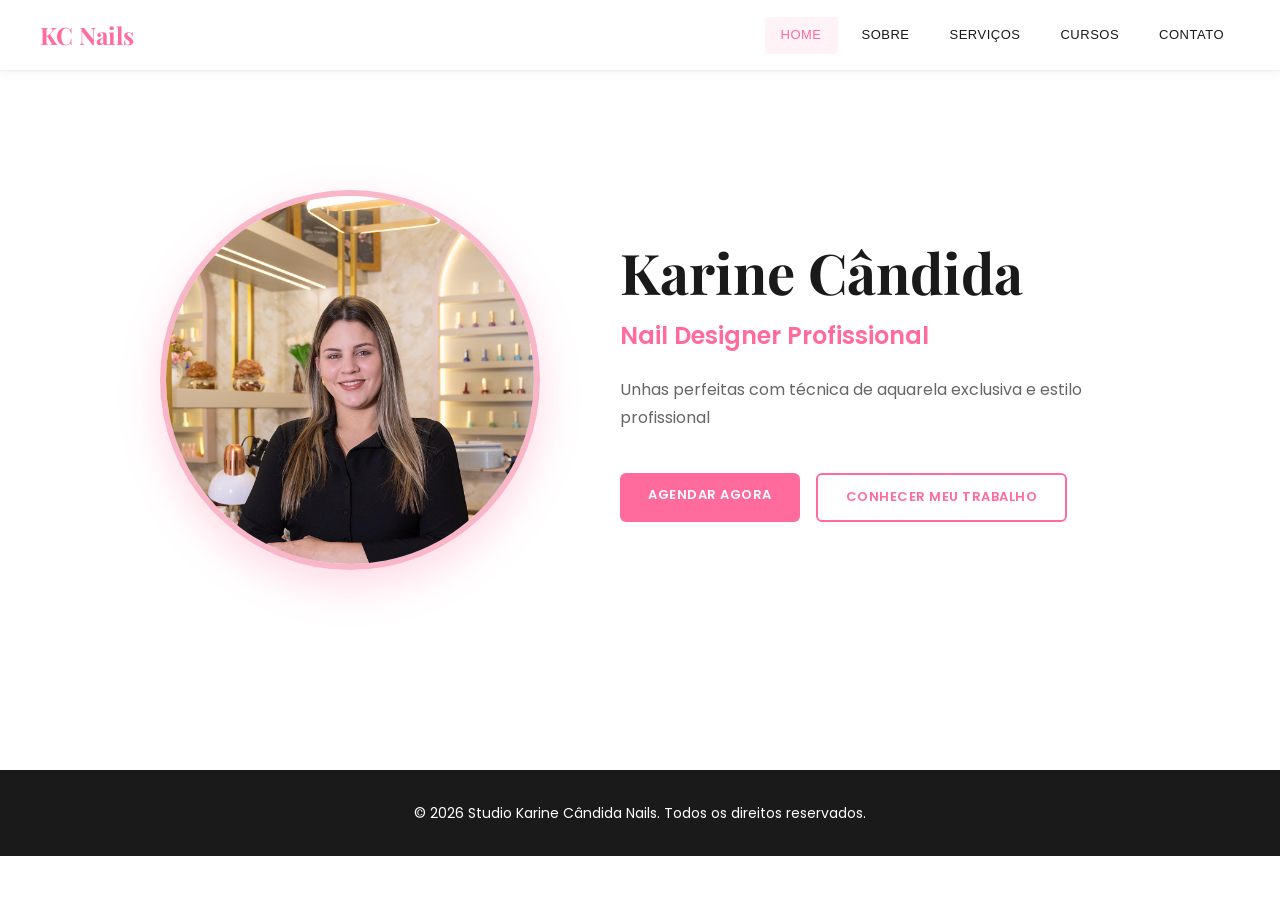
==== commit 6703e59f: "Atualiza site: cursos, galeria de unhas e fotos novas" ====
--- a/index.html
+++ b/index.html
@@ -3,25 +3,40 @@
 <head>
     <meta charset="UTF-8">
     <meta name="viewport" content="width=device-width, initial-scale=1.0">
-    <link rel="stylesheet" href="./styles.css">
+    <title>Karine Cândida Nails - Nail Designer Profissional</title>
+    <meta name="description" content="Nail designer em Barra do Garças - MT. Alongamento em gel e acrílico, manicure russa, blindagem e a técnica exclusiva de aquarela em unhas. Cursos profissionais.">
+
+    <!-- Aparência do link quando compartilhado no WhatsApp/Instagram -->
+    <meta property="og:type" content="website">
+    <meta property="og:title" content="Karine Cândida Nails">
+    <meta property="og:description" content="Nail designer em Barra do Garças - MT, com técnica exclusiva de aquarela em unhas.">
+    <!-- Troque pelo endereço completo do site quando ele estiver no ar, ex.: https://seusite.com/Capa.jpeg -->
+    <meta property="og:image" content="Capa.jpeg">
+
+    <link rel="icon" href="data:image/svg+xml,<svg xmlns='http://www.w3.org/2000/svg' viewBox='0 0 100 100'><text y='.9em' font-size='90'>💅</text></svg>">
     <link rel="preconnect" href="https://fonts.googleapis.com">
     <link rel="preconnect" href="https://fonts.gstatic.com" crossorigin>
     <link href="https://fonts.googleapis.com/css2?family=Poppins:wght@300;400;500;600;700&family=Playfair+Display:wght@700&display=swap" rel="stylesheet">
-    <title>Karine Cândida Nails - Nail Designer Profissional</title>
+    <link rel="stylesheet" href="./styles.css">
 </head>
 <body>
     <!-- NAVBAR FIXA -->
     <nav class="navbar">
         <div class="nav-container">
-            <div class="nav-logo">
+            <a href="#home" class="nav-logo">
                 <span class="logo-text">KC Nails</span>
-            </div>
-            <div class="nav-buttons">
-                <button class="nav-btn active" onclick="showPage('home')">Home</button>
-                <button class="nav-btn" onclick="showPage('sobre')">Sobre</button>
-                <button class="nav-btn" onclick="showPage('servicos')">Serviços</button>
-                <button class="nav-btn" onclick="showPage('cursos')">Cursos</button>
-                <button class="nav-btn" onclick="showPage('contato')">Contato</button>
+            </a>
+
+            <button class="menu-toggle" aria-label="Abrir menu" aria-expanded="false" aria-controls="menu">
+                <span></span><span></span><span></span>
+            </button>
+
+            <div class="nav-buttons" id="menu">
+                <a href="#home" class="nav-btn active">Home</a>
+                <a href="#sobre" class="nav-btn">Sobre</a>
+                <a href="#servicos" class="nav-btn">Serviços</a>
+                <a href="#cursos" class="nav-btn">Cursos</a>
+                <a href="#contato" class="nav-btn">Contato</a>
             </div>
         </div>
     </nav>
@@ -33,17 +48,17 @@
         <div id="home" class="page active">
             <section class="hero-new">
                 <div class="hero-circle">
-                    <img src="foto-karine.jpeg" alt="Karine Cândida">
-                </div>
-                
+                    <img src="capa.jpeg" alt="Karine Cândida no seu estúdio" width="1200" height="1200" fetchpriority="high">
+                </div>
+
                 <div class="hero-info">
                     <h1>Karine Cândida</h1>
                     <p class="hero-subtitle">Nail Designer Profissional</p>
                     <p class="hero-description">Unhas perfeitas com técnica de aquarela exclusiva e estilo profissional</p>
-                    
+
                     <div class="hero-buttons-new">
-                        <button class="btn btn-primary" onclick="showPage('contato')">Agendar Agora</button>
-                        <button class="btn btn-secondary" onclick="showPage('sobre')">Conhecer Meu Trabalho</button>
+                        <a href="#contato" class="btn btn-primary">Agendar Agora</a>
+                        <a href="#sobre" class="btn btn-secondary">Conhecer Meu Trabalho</a>
                     </div>
                 </div>
             </section>
@@ -65,7 +80,7 @@
                         <p>Desde 2021, trabalho com dedicação para entregar resultados perfeitos e levar confiança a cada cliente que passa pelas minhas mãos.</p>
                     </div>
                     <div class="about-image-profile">
-                        <img src="foto-karine.jpeg" alt="Karine Cândida">
+                        <img src="Capa.jpeg" alt="Karine Cândida" loading="lazy">
                         <div class="about-badge">
                             <span class="badge-label">Profissional Desde</span>
                             <span class="badge-value">2021</span>
@@ -84,7 +99,8 @@
                         <p>Alunas Formadas</p>
                     </div>
                     <div class="stat-card">
-                        <div class="stat-number">3+</div>
+                        <!-- calculado automaticamente a partir de 2021 (ver scripts.js) -->
+                        <div class="stat-number" data-desde="2021">5+</div>
                         <p>Anos de Trajetória</p>
                     </div>
                     <div class="stat-card">
@@ -93,44 +109,114 @@
                     </div>
                 </div>
 
-                <!-- SEÇÃO: FOTOS DO ESTÚDIO -->
+                <!-- SEÇÃO: FOTOS DO ESTÚDIO (3 lado a lado) -->
                 <div class="studio-section">
                     <h3>Conheça Meu Estúdio</h3>
                     <p class="section-subtitle">Um espaço acolhedor e profissional</p>
-                    
+
                     <div class="studio-grid">
-                        <div class="studio-item">
-                            <img src="foto-karine.jpeg" alt="Estúdio - Foto 1">
-                            <p>Meu acolhedor espaço</p>
-                        </div>
-                        <div class="studio-item">
-                            <img src="foto-karine.jpeg" alt="Estúdio - Foto 2">
-                            <p>Área de atendimento</p>
-                        </div>
-                        <div class="studio-item">
-                            <img src="foto-karine.jpeg" alt="Estúdio - Foto 3">
-                            <p>Bancada de trabalho</p>
-                        </div>
-                        <div class="studio-item">
-                            <img src="foto-karine.jpeg" alt="Estúdio - Foto 4">
-                            <p>Iluminação profissional</p>
-                        </div>
-                        <div class="studio-item">
-                            <img src="foto-karine.jpeg" alt="Estúdio - Foto 5">
-                            <p>Coleção de cores</p>
-                        </div>
-                        <div class="studio-item">
-                            <img src="foto-karine.jpeg" alt="Estúdio - Foto 6">
-                            <p>Atendimento premium</p>
-                        </div>
-                    </div>
+                        <figure class="studio-item">
+                            <img src="sobre5.jpeg" alt="Fachada do Studio Karine Cândida Nails" class="foco-fachada" loading="lazy" width="1000" height="1330">
+                            <figcaption>Meu acolhedor espaço</figcaption>
+                        </figure>
+                        <figure class="studio-item">
+                            <img src="sobre3.jpeg" alt="Mesas de atendimento do estúdio" class="foco-mesas" loading="lazy" width="1000" height="1500">
+                            <figcaption>Área de atendimento</figcaption>
+                        </figure>
+                        <figure class="studio-item">
+                            <img src="sobre1.jpeg" alt="Karine atendendo uma cliente" class="foco-atendimento" loading="lazy" width="900" height="1600">
+                            <figcaption>Atendimento premium</figcaption>
+                        </figure>
+                    </div>
+                </div>
+
+                <!-- SEÇÃO: CARROSSEL DE UNHAS -->
+                <div class="nails-section">
+                    <h3>Unhas que Fazem Sucesso</h3>
+                    <p class="section-subtitle">Alguns dos trabalhos mais pedidos no estúdio</p>
+
+                    <div class="nails-carousel" aria-roledescription="carrossel" aria-label="Galeria de unhas">
+                        <button class="nails-arrow nails-prev" aria-label="Foto anterior">
+                            <svg viewBox="0 0 16 16" width="18" height="18" fill="currentColor" aria-hidden="true"><path d="m3.86 8.753 5.482 4.796c.646.566 1.658.106 1.658-.753V3.204a1 1 0 0 0-1.659-.753l-5.48 4.796a1 1 0 0 0 0 1.506z"/></svg>
+                        </button>
+
+                        <div class="nails-track" tabindex="0">
+                            <figure class="nail-item">
+                                <div class="nail-photo">
+                                    <span class="nail-badge">Exclusiva</span>
+                                    <img src="unha-aquarela.jpeg" alt="Unha com flor amarela pintada em aquarela" style="object-position: 30% 50%;" loading="lazy">
+                                </div>
+                                <figcaption>
+                                    <h4>Aquarela</h4>
+                                    <p>Técnica exclusiva, com flores pintadas à mão</p>
+                                </figcaption>
+                            </figure>
+
+                            <figure class="nail-item">
+                                <div class="nail-photo">
+                                    <span class="nail-badge">Exclusiva</span>
+                                    <img src="unha-aquarela-ponta-fina.jpeg" alt="Unhas de ponta fina com aquarela em tons de azul" style="object-position: 42% 50%;" loading="lazy">
+                                </div>
+                                <figcaption>
+                                    <h4>Aquarela com Ponta Fina</h4>
+                                    <p>A delicadeza da aquarela no formato de ponta fina</p>
+                                </figcaption>
+                            </figure>
+
+                            <figure class="nail-item">
+                                <div class="nail-photo">
+                                    <img src="unha-flores-alto-relevo.jpeg" alt="Unha com flor branca em alto-relevo e pedrarias" loading="lazy">
+                                </div>
+                                <figcaption>
+                                    <h4>Flores em Alto-relevo</h4>
+                                    <p>Decoração 3D com pétalas, brilho e pedrarias</p>
+                                </figcaption>
+                            </figure>
+
+                            <figure class="nail-item">
+                                <div class="nail-photo">
+                                    <img src="unha-animal-print.jpeg" alt="Unhas curtas amendoadas com nail art de oncinha" loading="lazy">
+                                </div>
+                                <figcaption>
+                                    <h4>Nail Art Animal Print</h4>
+                                    <p>Unhas curtas no formato amendoado (almond)</p>
+                                </figcaption>
+                            </figure>
+
+                            <figure class="nail-item">
+                                <div class="nail-photo">
+                                    <img src="unha-alongamento-acrilico.jpeg" alt="Unhas vermelhas com alongamento em acrílico" loading="lazy">
+                                </div>
+                                <figcaption>
+                                    <h4>Alongamento em Acrílico</h4>
+                                    <p>Resistência e acabamento impecável</p>
+                                </figcaption>
+                            </figure>
+
+                            <figure class="nail-item">
+                                <div class="nail-photo">
+                                    <img src="unha-stiletto-extremo.jpeg" alt="Unhas lilás no formato stiletto bem compridas" loading="lazy">
+                                </div>
+                                <figcaption>
+                                    <h4>Stiletto Extremo</h4>
+                                    <p>Formato stiletto em tamanho extremo</p>
+                                </figcaption>
+                            </figure>
+                        </div>
+
+                        <button class="nails-arrow nails-next" aria-label="Próxima foto">
+                            <svg viewBox="0 0 16 16" width="18" height="18" fill="currentColor" aria-hidden="true"><path d="m12.14 8.753-5.482 4.796c-.646.566-1.658.106-1.658-.753V3.204a1 1 0 0 1 1.659-.753l5.48 4.796a1 1 0 0 1 0 1.506z"/></svg>
+                        </button>
+                    </div>
+
+                    <div class="nails-dots" aria-label="Escolher foto"></div>
                 </div>
 
                 <!-- HISTÓRIA NARRATIVA -->
                 <div class="story-section">
                     <h3>Minha Trajetória</h3>
-                    <p class="section-subtitle">A história por trás de cada unhas perfeita</p>
-                    
+                    <p class="section-subtitle">A história por trás de cada unha perfeita</p>
+
                     <div class="story-item story-item-1">
                         <div class="story-content">
                             <h3>O Chamado (2021)</h3>
@@ -138,13 +224,13 @@
                             <p>Investi em cursos, técnicas, materiais de qualidade. Estudei incessantemente para dominar cada detalhe, cada técnica, cada estilo. Era um sonho que precisava se tornar real.</p>
                         </div>
                         <div class="story-media">
-                            <img src="foto-karine.jpeg" alt="2021">
+                            <img src="sobre2.jpeg" alt="Karine pintando unhas com aquarela" class="foco-aquarela" loading="lazy" width="900" height="1600">
                         </div>
                     </div>
 
                     <div class="story-item story-item-2">
                         <div class="story-media">
-                            <img src="foto-karine.jpeg" alt="Evolução">
+                            <img src="sobre4.jpeg" alt="Unhas decoradas com flores em aquarela" loading="lazy" width="1000" height="1321">
                         </div>
                         <div class="story-content">
                             <h3>Evoluindo Constantemente</h3>
@@ -160,14 +246,14 @@
                             <p>Já formei mais de 100 alunas! Cada uma delas carregando comigo o conhecimento, a técnica e a paixão pelo trabalho bem feito.</p>
                         </div>
                         <div class="story-media">
-                            <img src="foto-karine.jpeg" alt="Cursos">
+                            <img src="sobre6.jpeg" alt="Certificados e material do curso" loading="lazy" width="1000" height="1333">
                         </div>
                     </div>
                 </div>
             </section>
         </div>
 
-<!-- PÁGINA SERVIÇOS -->
+        <!-- PÁGINA SERVIÇOS -->
         <div id="servicos" class="page">
             <section class="container">
                 <div class="section-header">
@@ -199,7 +285,7 @@
 
                     <div class="service-card">
                         <div class="service-icon">✂️</div>
-                        <h4>Manicura Russa</h4>
+                        <h4>Manicure Russa</h4>
                         <p>Cuidado completo com cutícula perfeita</p>
                         <span class="service-price">A consultar</span>
                     </div>
@@ -221,7 +307,7 @@
 
                 <div class="cta-section">
                     <p>Entre em contato para consultar preços e agendar seu atendimento!</p>
-                    <button class="btn btn-primary" onclick="showPage('contato')">Agendar Agora</button>
+                    <a href="#contato" class="btn btn-primary">Agendar Agora</a>
                 </div>
             </section>
         </div>
@@ -237,107 +323,69 @@
                 <div class="course-card-main">
                     <div class="course-header">
                         <h3>Curso de Nail Designer</h3>
-                        <p>Gel ou Acrílico - Sua Escolha!</p>
+                        <p>Em dupla ou trio - Data agendada com a Karine!</p>
                     </div>
 
                     <div class="course-details">
                         <div class="detail-item">
-                            <span class="label">Duração</span>
-                            <span class="value">2 dias</span>
+                            <span class="label">Horário</span>
+                            <span class="value">09h às 17h</span>
                         </div>
                         <div class="detail-item">
                             <span class="label">Formato</span>
-                            <span class="value">Presencial</span>
+                            <span class="value">Dupla ou Trio</span>
+                            <span class="value-note">Escolhido pela Karine ou pela aluna</span>
                         </div>
                         <div class="detail-item highlight">
                             <span class="label">Investimento</span>
-                            <span class="value">R$ 1.200</span>
+                            <span class="value">R$ 400</span>
                         </div>
                     </div>
 
                     <div class="course-content">
                         <div class="course-column">
-                            <h4>📌 Técnicas de Alongamento</h4>
+                            <h4>📅 Data e Horário</h4>
                             <ul>
-                                <li>Extensores para alongamento</li>
-                                <li>Molde Russo</li>
-                                <li>Molde F1</li>
-                                <li>Gel moldado (molde papel)</li>
+                                <li>Data agendada diretamente com a Karine</li>
+                                <li>Horário de início: 09h</li>
+                                <li>Previsão de término: 17h</li>
+                                <li>O horário poderá se estender de acordo com o desenvolvimento e os resultados de cada aluna</li>
                             </ul>
                         </div>
                         <div class="course-column">
-                            <h4>✨ Técnicas de Acabamento</h4>
+                            <h4>👩🏼‍🎨 Como Funciona</h4>
                             <ul>
-                                <li>Blindagem + esmaltação</li>
-                                <li>Banho de gel ou acrílico</li>
-                                <li>Retificação com polygel</li>
-                                <li>Finalizações profissionais</li>
+                                <li>Curso em dupla ou trio</li>
+                                <li>Prática na própria mão</li>
+                                <li>Aplicação das técnicas aprendidas durante o curso</li>
                             </ul>
                         </div>
                     </div>
 
                     <div class="course-benefits">
                         <div class="benefit-column">
-                            <h4>🎁 Bônus Exclusivos</h4>
+                            <h4>💰 Tabela de Valores</h4>
                             <ul>
-                                <li>Demonstração em Gel ou Acrílico</li>
-                                <li>Demonstração de Manicura Russa</li>
-                                <li>Desconto nos próximos cursos</li>
+                                <li>Investimento total: R$ 400,00</li>
+                                <li>Sinal de garantia da vaga: R$ 50,00</li>
+                                <li>Valor restante: R$ 350,00, pago no dia do curso</li>
                             </ul>
                         </div>
                         <div class="benefit-column">
-                            <h4>📦 Incluso no Curso</h4>
+                            <h4>🔐 Reserva da Vaga</h4>
                             <ul>
-                                <li>Certificado</li>
-                                <li>Apostila</li>
-                                <li>Coffee Break</li>
-                                <li>Mimo Especial</li>
+                                <li>Combine a data com a Karine pelo WhatsApp</li>
+                                <li>Pague o sinal de R$ 50,00 para garantir sua vaga</li>
+                                <li>Quite os R$ 350,00 restantes no dia do curso</li>
                             </ul>
                         </div>
                     </div>
 
                     <div class="course-note">
-                        <p><strong>Importante:</strong> O Curso de Gel e Acrílico têm o mesmo valor e carga horária. Opção com material incluso tem valor diferenciado.</p>
-                    </div>
-
-                    <button class="btn btn-primary" onclick="showPage('contato')">Quero me Inscrever</button>
-                </div>
-
-                <!-- VÍDEOS DOS CURSOS -->
-                <div class="course-videos-section">
-                    <h3>Veja Nossos Cursos em Ação</h3>
-                    <p class="section-subtitle">Vídeos, tutoriais e demonstrações das técnicas que você vai aprender</p>
-                    
-                    <div class="videos-grid-courses">
-                        <div class="video-item-course">
-                            <div class="video-placeholder-course">
-                                <p>🎥 Vídeo 1</p>
-                                <small>Cole o embed do YouTube</small>
-                            </div>
-                            <p>Técnica de Aquarela - Passo a Passo</p>
-                        </div>
-                        <div class="video-item-course">
-                            <div class="video-placeholder-course">
-                                <p>🎥 Vídeo 2</p>
-                                <small>Cole o embed do YouTube</small>
-                            </div>
-                            <p>Aplicação de Gel - Tutorial Completo</p>
-                        </div>
-                        <div class="video-item-course">
-                            <div class="video-placeholder-course">
-                                <p>🎥 Vídeo 3</p>
-                                <small>Cole o embed do YouTube</small>
-                            </div>
-                            <p>Manicura Russa - Demonstração</p>
-                        </div>
-                        <div class="video-item-course">
-                            <div class="video-placeholder-course">
-                                <p>🎥 Vídeo 4</p>
-                                <small>Cole o embed do YouTube</small>
-                            </div>
-                            <p>Antes e Depois - Transformação</p>
-                        </div>
-                    </div>
+                        <p><strong>⚠️ Importante:</strong> Para o treinamento, a aluna deverá comparecer com as unhas já prontas para receber a decoração.</p>
+                    </div>
+
+                    <a href="https://wa.me/5566992524774?text=Ol%C3%A1%2C%20Karine!%20%F0%9F%92%85%20Vi%20o%20site%20e%20tenho%20interesse%20no%20Curso%20de%20Nail%20Designer.%20Gostaria%20de%20fazer%20minha%20inscri%C3%A7%C3%A3o%20e%20saber%20as%20datas%20dispon%C3%ADveis." target="_blank" rel="noopener" class="btn btn-primary">Quero me Inscrever</a>
                 </div>
             </section>
         </div>
@@ -350,51 +398,40 @@
                     <p class="section-subtitle">Agende seu atendimento ou conheça mais sobre os cursos</p>
                 </div>
 
-                <!-- SEÇÃO COM DUAS COLUNAS: Esquerda (Contatos) | Direita (Foto) -->
                 <div class="contact-layout">
                     <div class="contact-content">
                         <div class="contact-grid">
-                            <a href="https://wa.me/5566992524774" target="_blank" class="contact-card">
+                            <a href="https://wa.me/5566992524774?text=Ol%C3%A1%20Karine!%20Gostaria%20de%20agendar%20um%20hor%C3%A1rio." target="_blank" rel="noopener" class="contact-card">
                                 <div class="contact-icon">💬</div>
                                 <h4>WhatsApp</h4>
                                 <p>(66) 99252-4774</p>
                             </a>
 
-                            <a href="https://instagram.com/karinecandidanails" target="_blank" class="contact-card">
+                            <a href="https://instagram.com/karinecandidanails" target="_blank" rel="noopener" class="contact-card">
                                 <div class="contact-icon">📱</div>
                                 <h4>Instagram</h4>
                                 <p>@karinecandidanails</p>
                             </a>
 
-                            <a href="mailto:karinecandidosilva@outlook.com" class="contact-card">
-                                <div class="contact-icon">📧</div>
-                                <h4>E-mail</h4>
-                                <p>karinecandidosilva@outlook.com</p>
-                            </a>
-
-                            <a href="https://maps.google.com/?q=Rua+Padre+Zefferino+Agostini+764+Barra+do+Garças" target="_blank" class="contact-card">
+
+                            <a href="https://maps.google.com/?q=Rua+Padre+Zefferino+Agostini+764+Barra+do+Garças" target="_blank" rel="noopener" class="contact-card">
                                 <div class="contact-icon">📍</div>
                                 <h4>Localização</h4>
                                 <p>Rua Padre Zefferino Agostini nº 764</p>
                                 <p>Barra do Garças - MT</p>
                             </a>
 
-                            <a href="https://facebook.com/studiokariencandidanails" target="_blank" class="contact-card">
-                                <div class="contact-icon">👍</div>
-                                <h4>Facebook</h4>
-                                <p>Studio Karine Candida Nails</p>
-                            </a>
-
-                            <div class="contact-card">
+
+                            <a href="https://wa.me/5566992524774?text=Ol%C3%A1%20Karine!%20Quais%20s%C3%A3o%20os%20hor%C3%A1rios%20dispon%C3%ADveis%3F" target="_blank" rel="noopener" class="contact-card">
                                 <div class="contact-icon">⏰</div>
                                 <h4>Horários</h4>
                                 <p>Consulte pelo WhatsApp</p>
-                            </div>
+                            </a>
                         </div>
                     </div>
 
                     <div class="contact-image">
-                        <img src="foto-karine.jpeg" alt="Studio Karine Cândida">
+                        <img src="karine-foto-de-contato.jpeg" alt="Karine Cândida no seu estúdio" loading="lazy" width="720" height="1080">
                     </div>
                 </div>
             </section>
@@ -404,7 +441,7 @@
 
     <!-- FOOTER -->
     <footer class="footer">
-        <p>&copy; 2026 Studio Karine Cândida Nails. Todos os direitos reservados.</p>
+        <p>&copy; <span id="ano">2026</span> Studio Karine Cândida Nails. Todos os direitos reservados.</p>
     </footer>
 
     <script src="./scripts.js"></script>
--- a/styles.css
+++ b/styles.css
@@ -11,6 +11,16 @@
     margin: 0;
     padding: 0;
     box-sizing: border-box;
+}
+
+a {
+    color: inherit;
+    text-decoration: none;
+}
+
+:focus-visible {
+    outline: 2px solid var(--primary);
+    outline-offset: 3px;
 }
 
 html, body {
@@ -41,6 +51,10 @@
     align-items: center;
 }
 
+.nav-logo {
+    text-decoration: none;
+}
+
 .logo-text {
     font-family: 'Playfair Display', serif;
     font-size: 24px;
@@ -65,6 +79,7 @@
     color: var(--dark);
     transition: all 0.3s ease;
     border-radius: 4px;
+    display: inline-block;
 }
 
 .nav-btn:hover,
@@ -73,6 +88,35 @@
     background: rgba(255, 107, 157, 0.08);
 }
 
+/* Botão hambúrguer: só aparece no celular */
+.menu-toggle {
+    display: none;
+    width: 44px;
+    height: 44px;
+    background: transparent;
+    border: none;
+    cursor: pointer;
+    flex-direction: column;
+    justify-content: center;
+    align-items: center;
+    gap: 5px;
+    border-radius: 6px;
+}
+
+.menu-toggle span {
+    display: block;
+    width: 24px;
+    height: 2px;
+    background: var(--dark);
+    border-radius: 2px;
+    transition: transform 0.3s ease, opacity 0.3s ease;
+}
+
+/* vira um "X" quando aberto */
+.menu-aberto .menu-toggle span:nth-child(1) { transform: translateY(7px) rotate(45deg); }
+.menu-aberto .menu-toggle span:nth-child(2) { opacity: 0; }
+.menu-aberto .menu-toggle span:nth-child(3) { transform: translateY(-7px) rotate(-45deg); }
+
 /* ===== MAIN CONTENT ===== */
 main {
     margin-top: 70px;
@@ -85,11 +129,6 @@
 
 .page.active {
     display: block;
-}
-
-@keyframes fadeIn {
-    from { opacity: 0; }
-    to { opacity: 1; }
 }
 
 .container {
@@ -185,45 +224,6 @@
     flex-wrap: wrap;
 }
 
-/* ===== HERO (ANTIGO) - Mantido para compatibilidade ===== */
-.hero {
-    display: grid;
-    grid-template-columns: 1fr 1fr;
-    gap: 60px;
-    align-items: center;
-    padding: 80px 40px;
-    max-width: 1200px;
-    margin: 0 auto;
-}
-
-.hero-content h1 {
-    font-family: 'Playfair Display', serif;
-    font-size: 56px;
-    color: var(--dark);
-    margin-bottom: 12px;
-    font-weight: 700;
-    line-height: 1.2;
-}
-
-.hero-buttons {
-    display: flex;
-    gap: 16px;
-    flex-wrap: wrap;
-}
-
-.hero-image {
-    background: var(--light);
-    border-radius: 12px;
-    overflow: hidden;
-    box-shadow: 0 8px 24px rgba(0, 0, 0, 0.1);
-}
-
-.hero-image img {
-    width: 100%;
-    height: auto;
-    display: block;
-}
-
 /* ===== BUTTONS ===== */
 .btn {
     padding: 12px 28px;
@@ -299,6 +299,7 @@
     width: 220px;
     height: 220px;
     object-fit: cover;
+    object-position: 50% 22%;
     border-radius: 50%;
     border: 5px solid #f8b6c8;
     box-shadow: 0 8px 25px rgba(0, 0, 0, 0.15);
@@ -362,6 +363,23 @@
     margin-bottom: 80px;
 }
 
+.story-section > h3 {
+    font-size: 32px;
+    text-align: center;
+    margin-bottom: 12px;
+    font-weight: 600;
+}
+
+/* subtítulos das seções internas centralizados como os títulos */
+.studio-section > .section-subtitle,
+.story-section > .section-subtitle {
+    text-align: center;
+}
+
+.story-section > .section-subtitle {
+    margin-bottom: 50px;
+}
+
 .story-item {
     display: grid;
     grid-template-columns: 1fr 1fr;
@@ -376,11 +394,6 @@
 
 .story-item-2 {
     grid-template-columns: 1fr 1fr;
-    direction: rtl;
-}
-
-.story-item-2 > * {
-    direction: ltr;
 }
 
 .story-content h3 {
@@ -404,11 +417,23 @@
     box-shadow: 0 8px 24px rgba(0, 0, 0, 0.08);
 }
 
+.story-media {
+    max-width: 440px;
+    width: 100%;
+    justify-self: center;
+}
+
 .story-media img {
     width: 100%;
-    height: 400px;
+    aspect-ratio: 4 / 5;
+    height: auto;
     object-fit: cover;
     display: block;
+}
+
+/* Karine pintando: mostra rosto, mãos e a paleta */
+.story-media img.foco-aquarela {
+    object-position: 50% 45%;
 }
 
 /* ===== STUDIO SECTION (SIMPLIFIED) ===== */
@@ -433,6 +458,7 @@
 }
 
 .studio-item {
+    margin: 0;
     background: var(--white);
     border-radius: 12px;
     overflow: hidden;
@@ -447,17 +473,23 @@
 
 .studio-item img {
     width: 100%;
-    height: 300px;
+    aspect-ratio: 3 / 4;   /* as 3 fotos ficam do mesmo tamanho */
+    height: auto;
     object-fit: cover;
     display: block;
     transition: transform 0.3s ease;
 }
 
+/* Enquadramento de cada foto */
+.studio-item img.foco-fachada     { object-position: 50% 50%; } /* logo + Karine inteira */
+.studio-item img.foco-mesas       { object-position: 50% 60%; } /* lustre e mesas */
+.studio-item img.foco-atendimento { object-position: 50% 30%; } /* corta a legenda do story embaixo */
+
 .studio-item:hover img {
     transform: scale(1.08);
 }
 
-.studio-item p {
+.studio-item figcaption {
     padding: 16px;
     text-align: center;
     font-size: 14px;
@@ -475,6 +507,7 @@
 
 .service-card {
     background: var(--light);
+    border: 2px solid transparent;
     padding: 32px 24px;
     border-radius: 12px;
     text-align: center;
@@ -483,7 +516,7 @@
 
 .service-card:hover {
     background: var(--white);
-    border: 2px solid var(--primary);
+    border-color: var(--primary);
     transform: translateY(-8px);
     box-shadow: 0 8px 24px rgba(0, 0, 0, 0.08);
 }
@@ -682,91 +715,363 @@
     line-height: 1.6;
 }
 
-/* ===== COURSE VIDEOS SECTION ===== */
-.course-videos-section {
-    margin-top: 80px;
-    padding-top: 80px;
-    border-top: 2px solid var(--border);
-}
-
-.course-videos-section h3 {
-    font-size: 32px;
-    text-align: center;
-    margin-bottom: 12px;
-    color: var(--dark);
-    font-weight: 600;
-}
-
-.videos-grid-courses {
-    display: grid;
-    grid-template-columns: repeat(2, 1fr);
-    gap: 30px;
-    margin-top: 40px;
-}
-
-.video-item-course {
-    background: var(--white);
-    border-radius: 12px;
-    overflow: hidden;
-    box-shadow: 0 2px 8px rgba(0, 0, 0, 0.06);
-    transition: all 0.3s ease;
-}
-
-.video-item-course:hover {
-    box-shadow: 0 12px 24px rgba(0, 0, 0, 0.12);
-    transform: translateY(-6px);
-}
-
-.video-placeholder-course {
-    width: 100%;
-    height: 280px;
-    background: linear-gradient(135deg, var(--light), #f0f0f0);
-    display: flex;
-    flex-direction: column;
-    align-items: center;
-    justify-content: center;
-    gap: 12px;
-    transition: all 0.3s ease;
-}
-
-.video-item-course:hover .video-placeholder-course {
-    background: linear-gradient(135deg, var(--primary), #FF4D8A);
-}
-
-.video-placeholder-course p {
-    font-size: 24px;
-    font-weight: 700;
-    color: var(--dark);
-    margin: 0;
-}
-
-.video-item-course:hover .video-placeholder-course p {
-    color: var(--white);
-}
-
-.video-placeholder-course small {
-    font-size: 12px;
-    color: var(--gray);
-    text-align: center;
-    padding: 0 16px;
-}
-
-.video-item-course:hover .video-placeholder-course small {
-    color: rgba(255, 255, 255, 0.8);
-}
-
-.video-item-course p {
-    padding: 16px;
-    text-align: center;
-    font-size: 14px;
-    font-weight: 600;
-    color: var(--dark);
-}
-
 .course-card-main .btn {
     display: block;
     width: fit-content;
     margin: 40px auto;
+}
+
+/* ===== CURSOS: EFEITOS INTERATIVOS (alto-relevo) ===== */
+.course-card-main {
+    transition: transform 0.4s ease, box-shadow 0.4s ease;
+}
+
+.course-card-main:hover {
+    box-shadow: 0 18px 40px rgba(255, 107, 157, 0.18);
+}
+
+/* brilho que passa pelo cabeçalho rosa */
+.course-header {
+    position: relative;
+    overflow: hidden;
+}
+
+.course-header::after {
+    content: '';
+    position: absolute;
+    top: 0;
+    left: -60%;
+    width: 40%;
+    height: 100%;
+    background: linear-gradient(105deg, transparent, rgba(255, 255, 255, 0.35), transparent);
+    transform: skewX(-20deg);
+    animation: brilhoCurso 4s ease-in-out infinite;
+}
+
+@keyframes brilhoCurso {
+    0%, 60% { left: -60%; }
+    100% { left: 130%; }
+}
+
+/* os 3 destaques sobem com sombra */
+.detail-item {
+    padding: 24px 20px;
+    border-radius: 8px;
+    border: 1px solid transparent;
+    cursor: default;
+    transition: transform 0.3s ease, box-shadow 0.3s ease, border-color 0.3s ease;
+}
+
+.detail-item:hover {
+    transform: translateY(-6px);
+    border-color: rgba(255, 107, 157, 0.35);
+    box-shadow: 0 12px 24px rgba(255, 107, 157, 0.18);
+}
+
+.detail-item.highlight {
+    box-shadow: 0 6px 16px rgba(255, 107, 157, 0.35);
+}
+
+.detail-item.highlight:hover {
+    transform: translateY(-6px) scale(1.04);
+    box-shadow: 0 16px 32px rgba(255, 107, 157, 0.45);
+}
+
+.value-note {
+    display: block;
+    margin-top: 6px;
+    font-size: 12px;
+    color: var(--primary);
+    font-weight: 600;
+}
+
+/* colunas de informações viram "cartões" que saltam */
+.course-column,
+.benefit-column {
+    padding: 24px;
+    margin: -24px;
+    border-radius: 12px;
+    transition: transform 0.3s ease, box-shadow 0.3s ease, background-color 0.3s ease;
+}
+
+.course-column:hover,
+.benefit-column:hover {
+    transform: translateY(-4px);
+    background: var(--white);
+    box-shadow: 0 10px 24px rgba(0, 0, 0, 0.08);
+}
+
+.course-column li,
+.benefit-column li {
+    transition: transform 0.2s ease, color 0.2s ease;
+}
+
+.course-column li:hover,
+.benefit-column li:hover {
+    transform: translateX(6px);
+    color: var(--dark);
+}
+
+/* aviso importante com destaque */
+.course-note {
+    transition: background-color 0.3s ease, border-left-width 0.3s ease;
+}
+
+.course-note:hover {
+    background: rgba(255, 107, 157, 0.08);
+    border-left-width: 8px;
+}
+
+/* botão pulsando e em relevo */
+.course-card-main .btn {
+    box-shadow: 0 6px 0 #d94a7c, 0 10px 20px rgba(255, 107, 157, 0.35);
+    animation: pulsoBotao 2.4s ease-in-out infinite;
+    transition: transform 0.2s ease, box-shadow 0.2s ease;
+}
+
+.course-card-main .btn:hover {
+    transform: translateY(-3px);
+    box-shadow: 0 9px 0 #d94a7c, 0 16px 28px rgba(255, 107, 157, 0.45);
+    animation: none;
+}
+
+.course-card-main .btn:active {
+    transform: translateY(4px);
+    box-shadow: 0 2px 0 #d94a7c, 0 4px 10px rgba(255, 107, 157, 0.3);
+}
+
+@keyframes pulsoBotao {
+    0%, 100% { transform: scale(1); }
+    50% { transform: scale(1.05); }
+}
+
+/* ===== CARROSSEL DE UNHAS (aba Sobre) ===== */
+.nails-section {
+    margin-bottom: 100px;
+}
+
+.nails-section h3 {
+    font-size: 32px;
+    text-align: center;
+    margin-bottom: 12px;
+    font-weight: 600;
+}
+
+.nails-section > .section-subtitle {
+    text-align: center;
+}
+
+.nails-carousel {
+    position: relative;
+    margin-top: 30px;
+}
+
+/* trilho que desliza: arrastar com o dedo, rolar ou usar as setas */
+.nails-track {
+    display: grid;
+    grid-auto-flow: column;
+    grid-auto-columns: calc((100% - 48px) / 3);  /* 3 fotos por vez */
+    gap: 24px;
+    overflow-x: auto;
+    scroll-snap-type: x mandatory;
+    scroll-behavior: smooth;
+    padding: 16px 4px 28px;   /* espaço para a sombra do relevo */
+    scrollbar-width: none;
+}
+
+.nails-track::-webkit-scrollbar {
+    display: none;
+}
+
+.nail-item {
+    margin: 0;
+    scroll-snap-align: start;
+    background: var(--white);
+    border-radius: 14px;
+    overflow: hidden;
+    border: 2px solid transparent;
+    box-shadow: 0 4px 12px rgba(0, 0, 0, 0.07);
+    transition: transform 0.35s ease, box-shadow 0.35s ease, border-color 0.35s ease;
+}
+
+/* alto-relevo no hover, no estilo da aba Cursos */
+.nail-item:hover {
+    transform: translateY(-10px);
+    border-color: rgba(255, 107, 157, 0.4);
+    box-shadow: 0 18px 34px rgba(255, 107, 157, 0.25);
+}
+
+.nail-photo {
+    position: relative;
+    aspect-ratio: 4 / 5;
+    overflow: hidden;
+    background: var(--light);
+}
+
+.nail-photo img {
+    width: 100%;
+    height: 100%;
+    object-fit: cover;
+    display: block;
+    transition: transform 0.5s ease;
+}
+
+.nail-item:hover .nail-photo img {
+    transform: scale(1.08);
+}
+
+/* faixa de brilho que passa na foto ao passar o mouse */
+.nail-photo::after {
+    content: '';
+    position: absolute;
+    top: 0;
+    left: -70%;
+    width: 45%;
+    height: 100%;
+    background: linear-gradient(105deg, transparent, rgba(255, 255, 255, 0.35), transparent);
+    transform: skewX(-20deg);
+    transition: left 0.7s ease;
+    pointer-events: none;
+}
+
+.nail-item:hover .nail-photo::after {
+    left: 130%;
+}
+
+.nail-badge {
+    position: absolute;
+    top: 12px;
+    left: 12px;
+    z-index: 1;
+    background: var(--primary);
+    color: var(--white);
+    font-size: 11px;
+    font-weight: 700;
+    text-transform: uppercase;
+    letter-spacing: 0.5px;
+    padding: 6px 12px;
+    border-radius: 999px;
+    box-shadow: 0 4px 10px rgba(255, 107, 157, 0.4);
+}
+
+.nail-item figcaption {
+    padding: 18px 20px 22px;
+    text-align: center;
+    border-top: 3px solid transparent;
+    transition: border-color 0.35s ease;
+}
+
+.nail-item:hover figcaption {
+    border-top-color: var(--primary);
+}
+
+.nail-item h4 {
+    font-size: 17px;
+    font-weight: 600;
+    color: var(--dark);
+    margin-bottom: 6px;
+    transition: color 0.3s ease;
+}
+
+.nail-item:hover h4 {
+    color: var(--primary);
+}
+
+.nail-item figcaption p {
+    font-size: 14px;
+    color: var(--gray);
+    line-height: 1.5;
+}
+
+/* setas em relevo, iguais ao botão do curso */
+.nails-arrow {
+    position: absolute;
+    top: 42%;
+    transform: translateY(-50%);
+    z-index: 2;
+    width: 48px;
+    height: 48px;
+    border-radius: 50%;
+    border: none;
+    cursor: pointer;
+    display: flex;
+    align-items: center;
+    justify-content: center;
+    background: var(--white);
+    color: var(--primary);
+    box-shadow: 0 4px 0 #f3c2d3, 0 8px 18px rgba(0, 0, 0, 0.12);
+    transition: transform 0.2s ease, background-color 0.2s ease, color 0.2s ease, box-shadow 0.2s ease, opacity 0.2s ease;
+}
+
+.nails-prev { left: -22px; }
+.nails-next { right: -22px; }
+
+.nails-arrow:hover {
+    background: var(--primary);
+    color: var(--white);
+    transform: translateY(calc(-50% - 3px));
+    box-shadow: 0 7px 0 #d94a7c, 0 12px 22px rgba(255, 107, 157, 0.4);
+}
+
+.nails-arrow:active {
+    transform: translateY(calc(-50% + 3px));
+    box-shadow: 0 1px 0 #d94a7c, 0 4px 8px rgba(255, 107, 157, 0.3);
+}
+
+.nails-arrow:disabled {
+    opacity: 0.35;
+    cursor: default;
+    pointer-events: none;
+}
+
+/* bolinhas: mostram e escolhem a posição */
+.nails-dots {
+    display: flex;
+    justify-content: center;
+    gap: 10px;
+    margin-top: 4px;
+}
+
+.nails-dots button {
+    width: 10px;
+    height: 10px;
+    border-radius: 999px;
+    border: none;
+    padding: 0;
+    cursor: pointer;
+    background: #f3c2d3;
+    transition: width 0.3s ease, background-color 0.3s ease;
+}
+
+.nails-dots button:hover {
+    background: var(--primary);
+}
+
+.nails-dots button.active {
+    width: 30px;
+    background: var(--primary);
+}
+
+@media (max-width: 1024px) {
+    .nails-track {
+        grid-auto-columns: calc((100% - 24px) / 2);   /* 2 por vez */
+    }
+}
+
+@media (max-width: 768px) {
+    /* no celular: 1 foto e um pedaço da próxima, para mostrar que desliza */
+    .nails-track {
+        grid-auto-columns: 78%;
+        gap: 16px;
+    }
+
+    .nails-arrow {
+        width: 40px;
+        height: 40px;
+    }
+
+    .nails-prev { left: -8px; }
+    .nails-next { right: -8px; }
 }
 
 /* ===== CONTACT ===== */
@@ -785,6 +1090,7 @@
 
 .contact-card {
     background: var(--light);
+    border: 2px solid transparent;
     padding: 32px 24px;
     border-radius: 12px;
     text-align: center;
@@ -797,7 +1103,7 @@
 .contact-card:hover {
     transform: translateY(-8px);
     background: var(--white);
-    border: 2px solid var(--primary);
+    border-color: var(--primary);
     box-shadow: 0 8px 24px rgba(0, 0, 0, 0.08);
 }
 
@@ -827,7 +1133,10 @@
 
 .contact-image img {
     width: 100%;
+    aspect-ratio: 4 / 5;
     height: auto;
+    object-fit: cover;
+    object-position: 50% 45%;
     display: block;
 }
 
@@ -871,9 +1180,6 @@
         grid-template-columns: 1fr;
     }
 
-    .hero {
-        grid-template-columns: 1fr;
-    }
 
     .hero-new {
         flex-direction: column;
@@ -892,12 +1198,9 @@
     }
 
     .studio-grid {
-        grid-template-columns: repeat(2, 1fr);
-    }
-
-    .videos-grid-courses {
-        grid-template-columns: 1fr;
-    }
+        gap: 16px;
+    }
+
 
     .contact-grid {
         grid-template-columns: 1fr;
@@ -905,23 +1208,48 @@
 }
 
 @media (max-width: 768px) {
+    .navbar {
+        padding: 12px 20px;
+    }
+
+    .menu-toggle {
+        display: flex;
+    }
+
+    /* menu vira uma gaveta que desce da navbar */
     .nav-buttons {
+        position: absolute;
+        top: 100%;
+        left: 0;
+        right: 0;
         flex-direction: column;
-        gap: 4px;
+        gap: 0;
+        background: var(--white);
+        border-bottom: 1px solid var(--border);
+        box-shadow: 0 8px 16px rgba(0, 0, 0, 0.06);
+        padding: 8px 20px 16px;
+        display: none;
+    }
+
+    .menu-aberto .nav-buttons {
+        display: flex;
     }
 
     .nav-btn {
-        padding: 6px 12px;
-        font-size: 11px;
+        padding: 14px 8px;
+        font-size: 14px;
+        border-bottom: 1px solid var(--border);
+        border-radius: 0;
+    }
+
+    .nav-btn:last-child {
+        border-bottom: none;
     }
 
     .section-header h2 {
         font-size: 28px;
     }
 
-    .hero-content h1 {
-        font-size: 36px;
-    }
 
     .hero-info h1 {
         font-size: 36px;
@@ -964,43 +1292,51 @@
         grid-template-columns: 1fr;
     }
 
+
     .container {
         padding: 40px 20px;
     }
 
-    .course-content,
-    .course-benefits {
-        grid-template-columns: 1fr;
-    }
-
+
+    /* no celular as 3 fotos continuam lado a lado, deslizando para o lado */
     .studio-grid {
-        grid-template-columns: 1fr;
-        gap: 16px;
-    }
-
-    .studio-item img {
-        height: 250px;
-    }
-
-    .videos-grid-courses {
-        grid-template-columns: 1fr;
-        gap: 20px;
-    }
-
-    .video-placeholder-course {
-        height: 220px;
-    }
+        grid-template-columns: repeat(3, 72%);
+        overflow-x: auto;
+        scroll-snap-type: x mandatory;
+        padding-bottom: 12px;
+        margin-left: -20px;
+        margin-right: -20px;
+        padding-left: 20px;
+        padding-right: 20px;
+        scroll-padding-left: 20px;
+    }
+
+    .studio-item {
+        scroll-snap-align: start;
+    }
+
+    .studio-item:hover {
+        transform: none;
+    }
+
 
     .story-item {
         gap: 30px;
     }
 
-    .story-media img {
-        height: 300px;
-    }
-
-    .hero {
-        gap: 30px;
-        padding: 40px 20px;
+
+}
+
+/* em 1 coluna, todas as histórias ficam texto → foto */
+@media (max-width: 1024px) {
+    .story-item-2 .story-media {
+        order: 2;
+    }
+}
+
+@media (prefers-reduced-motion: reduce) {
+    *, *::before, *::after {
+        animation: none !important;
+        transition: none !important;
     }
 }
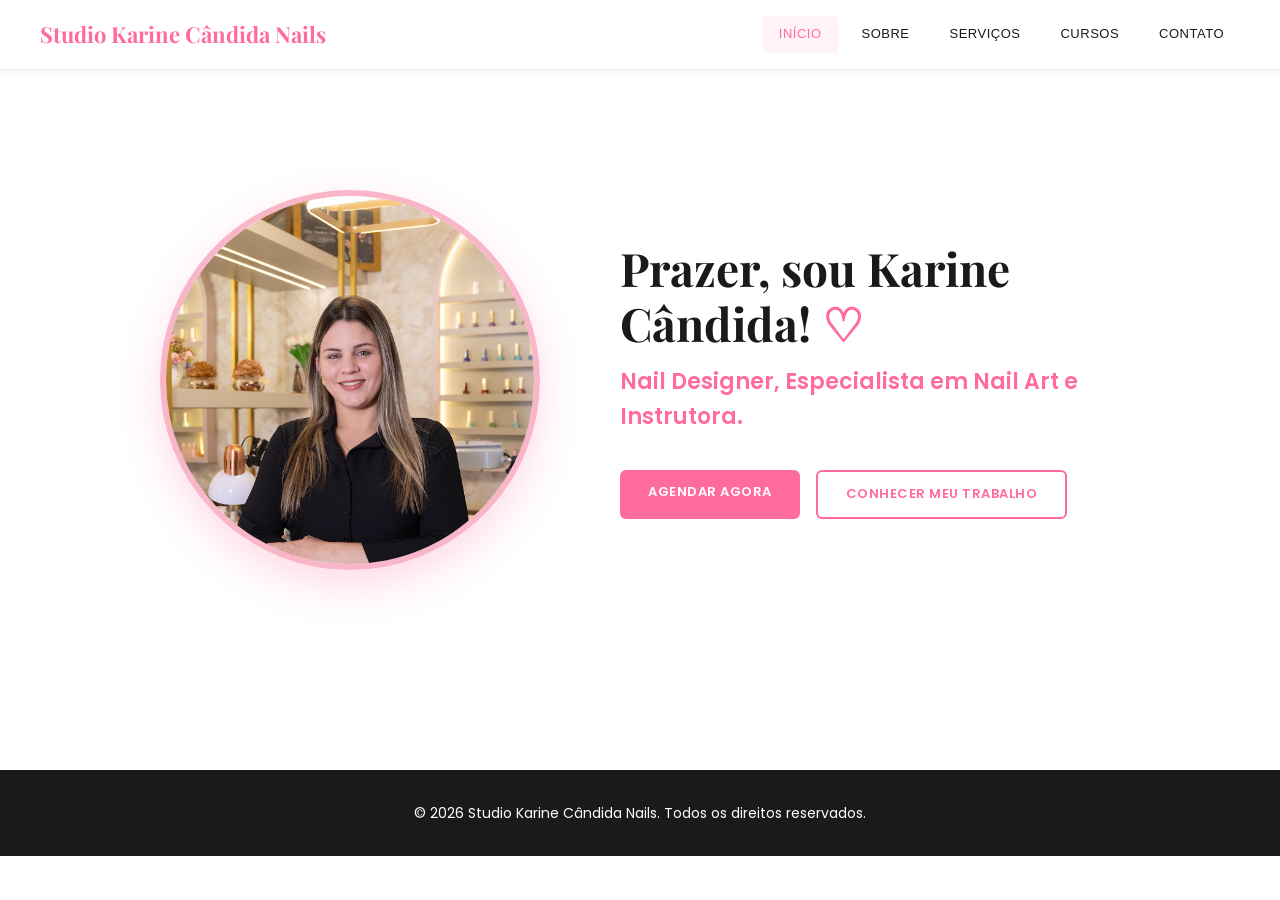
==== commit ee00a6ba: "Atualiza site do Studio Karine Cândida Nails - Barra de navegação fixa no celular (Início, Sobre, Se" ====
--- a/index.html
+++ b/index.html
@@ -10,8 +10,8 @@
     <meta property="og:type" content="website">
     <meta property="og:title" content="Karine Cândida Nails">
     <meta property="og:description" content="Nail designer em Barra do Garças - MT, com técnica exclusiva de aquarela em unhas.">
-    <!-- Troque pelo endereço completo do site quando ele estiver no ar, ex.: https://seusite.com/Capa.jpeg -->
-    <meta property="og:image" content="Capa.jpeg">
+    <!-- Troque pelo endereço completo do site quando ele estiver no ar, ex.: https://seusite.com/capa.jpeg -->
+    <meta property="og:image" content="capa.jpeg">
 
     <link rel="icon" href="data:image/svg+xml,<svg xmlns='http://www.w3.org/2000/svg' viewBox='0 0 100 100'><text y='.9em' font-size='90'>💅</text></svg>">
     <link rel="preconnect" href="https://fonts.googleapis.com">
@@ -24,7 +24,7 @@
     <nav class="navbar">
         <div class="nav-container">
             <a href="#home" class="nav-logo">
-                <span class="logo-text">KC Nails</span>
+                <span class="logo-text">Studio Karine Cândida Nails</span>
             </a>
 
             <button class="menu-toggle" aria-label="Abrir menu" aria-expanded="false" aria-controls="menu">
@@ -32,7 +32,7 @@
             </button>
 
             <div class="nav-buttons" id="menu">
-                <a href="#home" class="nav-btn active">Home</a>
+                <a href="#home" class="nav-btn active">Início</a>
                 <a href="#sobre" class="nav-btn">Sobre</a>
                 <a href="#servicos" class="nav-btn">Serviços</a>
                 <a href="#cursos" class="nav-btn">Cursos</a>
@@ -48,13 +48,12 @@
         <div id="home" class="page active">
             <section class="hero-new">
                 <div class="hero-circle">
-                    <img src="capa.jpeg" alt="Karine Cândida no seu estúdio" width="1200" height="1200" fetchpriority="high">
+                    <img src="capa.jpeg" alt="Karine Cândida no seu estúdio" fetchpriority="high">
                 </div>
 
                 <div class="hero-info">
-                    <h1>Karine Cândida</h1>
-                    <p class="hero-subtitle">Nail Designer Profissional</p>
-                    <p class="hero-description">Unhas perfeitas com técnica de aquarela exclusiva e estilo profissional</p>
+                    <h1>Prazer, sou Karine Cândida! <span class="hero-heart">♡</span></h1>
+                    <p class="hero-subtitle">Nail Designer, Especialista em Nail Art e Instrutora.</p>
 
                     <div class="hero-buttons-new">
                         <a href="#contato" class="btn btn-primary">Agendar Agora</a>
@@ -76,11 +75,12 @@
                 <div class="about-grid">
                     <div class="about-text-section">
                         <h3>Olá! Sou Karine Cândida 💅</h3>
-                        <p>Transformei minha paixão em profissão e hoje ofereço as melhores técnicas de nail design, com destaque para a técnica exclusiva de aquarela em unhas.</p>
-                        <p>Desde 2021, trabalho com dedicação para entregar resultados perfeitos e levar confiança a cada cliente que passa pelas minhas mãos.</p>
+                        <p>Sou formada em Serviço Social, mãe, esposa e artista por amor. Desde a adolescência sou apaixonada por unhas e nail art: naquela época já atuava como manicure, encantada com o poder que o cuidado com as unhas tem de elevar a autoestima.</p>
+                        <p>Em 2021 transformei essa paixão em profissão e me tornei Nail Designer. Hoje também sou instrutora, ajudando outras mulheres a despertarem seu talento, conquistarem independência financeira e viverem da beleza, assim como eu.</p>
+                        <p>Sou reconhecida em Barra do Garças como a única profissional especializada em unhas com técnica de aquarela, trazendo um toque artístico e exclusivo para cada criação. 🌸🎨</p>
                     </div>
                     <div class="about-image-profile">
-                        <img src="Capa.jpeg" alt="Karine Cândida" loading="lazy">
+                        <img src="sobre-perfil.jpeg" alt="Karine Cândida trabalhando no estúdio" style="object-position: 50% 50%;" loading="lazy">
                         <div class="about-badge">
                             <span class="badge-label">Profissional Desde</span>
                             <span class="badge-value">2021</span>
@@ -130,88 +130,6 @@
                     </div>
                 </div>
 
-                <!-- SEÇÃO: CARROSSEL DE UNHAS -->
-                <div class="nails-section">
-                    <h3>Unhas que Fazem Sucesso</h3>
-                    <p class="section-subtitle">Alguns dos trabalhos mais pedidos no estúdio</p>
-
-                    <div class="nails-carousel" aria-roledescription="carrossel" aria-label="Galeria de unhas">
-                        <button class="nails-arrow nails-prev" aria-label="Foto anterior">
-                            <svg viewBox="0 0 16 16" width="18" height="18" fill="currentColor" aria-hidden="true"><path d="m3.86 8.753 5.482 4.796c.646.566 1.658.106 1.658-.753V3.204a1 1 0 0 0-1.659-.753l-5.48 4.796a1 1 0 0 0 0 1.506z"/></svg>
-                        </button>
-
-                        <div class="nails-track" tabindex="0">
-                            <figure class="nail-item">
-                                <div class="nail-photo">
-                                    <span class="nail-badge">Exclusiva</span>
-                                    <img src="unha-aquarela.jpeg" alt="Unha com flor amarela pintada em aquarela" style="object-position: 30% 50%;" loading="lazy">
-                                </div>
-                                <figcaption>
-                                    <h4>Aquarela</h4>
-                                    <p>Técnica exclusiva, com flores pintadas à mão</p>
-                                </figcaption>
-                            </figure>
-
-                            <figure class="nail-item">
-                                <div class="nail-photo">
-                                    <span class="nail-badge">Exclusiva</span>
-                                    <img src="unha-aquarela-ponta-fina.jpeg" alt="Unhas de ponta fina com aquarela em tons de azul" style="object-position: 42% 50%;" loading="lazy">
-                                </div>
-                                <figcaption>
-                                    <h4>Aquarela com Ponta Fina</h4>
-                                    <p>A delicadeza da aquarela no formato de ponta fina</p>
-                                </figcaption>
-                            </figure>
-
-                            <figure class="nail-item">
-                                <div class="nail-photo">
-                                    <img src="unha-flores-alto-relevo.jpeg" alt="Unha com flor branca em alto-relevo e pedrarias" loading="lazy">
-                                </div>
-                                <figcaption>
-                                    <h4>Flores em Alto-relevo</h4>
-                                    <p>Decoração 3D com pétalas, brilho e pedrarias</p>
-                                </figcaption>
-                            </figure>
-
-                            <figure class="nail-item">
-                                <div class="nail-photo">
-                                    <img src="unha-animal-print.jpeg" alt="Unhas curtas amendoadas com nail art de oncinha" loading="lazy">
-                                </div>
-                                <figcaption>
-                                    <h4>Nail Art Animal Print</h4>
-                                    <p>Unhas curtas no formato amendoado (almond)</p>
-                                </figcaption>
-                            </figure>
-
-                            <figure class="nail-item">
-                                <div class="nail-photo">
-                                    <img src="unha-alongamento-acrilico.jpeg" alt="Unhas vermelhas com alongamento em acrílico" loading="lazy">
-                                </div>
-                                <figcaption>
-                                    <h4>Alongamento em Acrílico</h4>
-                                    <p>Resistência e acabamento impecável</p>
-                                </figcaption>
-                            </figure>
-
-                            <figure class="nail-item">
-                                <div class="nail-photo">
-                                    <img src="unha-stiletto-extremo.jpeg" alt="Unhas lilás no formato stiletto bem compridas" loading="lazy">
-                                </div>
-                                <figcaption>
-                                    <h4>Stiletto Extremo</h4>
-                                    <p>Formato stiletto em tamanho extremo</p>
-                                </figcaption>
-                            </figure>
-                        </div>
-
-                        <button class="nails-arrow nails-next" aria-label="Próxima foto">
-                            <svg viewBox="0 0 16 16" width="18" height="18" fill="currentColor" aria-hidden="true"><path d="m12.14 8.753-5.482 4.796c-.646.566-1.658.106-1.658-.753V3.204a1 1 0 0 1 1.659-.753l5.48 4.796a1 1 0 0 1 0 1.506z"/></svg>
-                        </button>
-                    </div>
-
-                    <div class="nails-dots" aria-label="Escolher foto"></div>
-                </div>
-
                 <!-- HISTÓRIA NARRATIVA -->
                 <div class="story-section">
                     <h3>Minha Trajetória</h3>
@@ -261,53 +179,301 @@
                     <p class="section-subtitle">Conheça nossos serviços disponíveis</p>
                 </div>
 
-                <div class="services-grid">
-                    <div class="service-card">
-                        <div class="service-icon">✨</div>
+                <!-- DESTAQUE: AQUARELA -->
+                <div class="svc-feature">
+                    <div class="svc-feature-photo">
+                        <img src="unha-aquarela-ponta-fina.jpeg" alt="Unhas de ponta fina com aquarela em tons de azul" style="object-position: 42% 50%;" loading="lazy">
+                    </div>
+                    <div class="svc-feature-text">
+                        <span class="svc-tag">Técnica exclusiva</span>
                         <h4>Aquarela em Unhas</h4>
-                        <p>Técnica exclusiva e delicada</p>
-                        <span class="service-price">A consultar</span>
-                    </div>
-
-                    <div class="service-card">
-                        <div class="service-icon">💎</div>
-                        <h4>Alongamento Gel</h4>
-                        <p>Resistente e com acabamento perfeito</p>
-                        <span class="service-price">A consultar</span>
-                    </div>
-
-                    <div class="service-card">
-                        <div class="service-icon">🎀</div>
-                        <h4>Alongamento Acrílico</h4>
-                        <p>Técnica profissional e duradoura</p>
-                        <span class="service-price">A consultar</span>
-                    </div>
-
-                    <div class="service-card">
-                        <div class="service-icon">✂️</div>
-                        <h4>Manicure Russa</h4>
-                        <p>Cuidado completo com cutícula perfeita</p>
-                        <span class="service-price">A consultar</span>
-                    </div>
-
-                    <div class="service-card">
-                        <div class="service-icon">💅</div>
-                        <h4>Design Personalizado</h4>
-                        <p>Crie suas unhas do seu jeito</p>
-                        <span class="service-price">A consultar</span>
-                    </div>
-
-                    <div class="service-card">
-                        <div class="service-icon">🌟</div>
-                        <h4>Blindagem de Unhas</h4>
-                        <p>Proteção e brilho intenso</p>
-                        <span class="service-price">A consultar</span>
+                        <p>Única especialista em aquarela de Barra do Garças, com flores pintadas à mão em cada unha.</p>
+                    </div>
+                    <a href="https://wa.me/5566992524774?text=Ol%C3%A1%2C%20Karine!%20Quero%20saber%20o%20valor%20da%20unha%20em%20aquarela." target="_blank" rel="noopener" class="svc-feature-btn">Consultar valor</a>
+                </div>
+
+                <!-- CARDS DOS SERVIÇOS -->
+                <div class="svc-grid">
+                    <article class="svc-card">
+                        <div class="svc-photo">
+                            <img src="servico-alongamento-natural.jpeg" alt="Unhas com alongamento natural em formato quadrado" loading="lazy">
+                        </div>
+                        <div class="svc-body">
+                            <h4>Alongamento Natural</h4>
+                            <p>Unhas alongadas com acabamento natural e delicado, sem esmaltação.</p>
+                            <span class="svc-meta">1h30 a 2h30 · manutenção a cada 15 a 30 dias</span>
+                            <div class="svc-price"><small>valor</small><strong>R$ 180</strong></div>
+                        </div>
+                    </article>
+
+                    <article class="svc-card">
+                        <div class="svc-photo">
+                            <span class="photo-tag">Antes</span>
+                            <span class="photo-tag photo-tag-direita">Depois</span>
+                            <img src="servico-alongamento-gel-acrilico.jpeg" alt="Antes e depois de um alongamento em gel ou acrílico" loading="lazy">
+                        </div>
+                        <div class="svc-body">
+                            <h4>Alongamento em Gel ou Acrílico</h4>
+                            <p>Comprimento e formato sob medida, com manicure russa inclusa.</p>
+                            <span class="svc-meta">1h30 a 2h30 · manutenção a cada 15 a 30 dias</span>
+                            <div class="svc-price"><small>com esmaltação ou Nail Art</small><strong>R$ 200</strong></div>
+                        </div>
+                    </article>
+
+                    <article class="svc-card">
+                        <div class="svc-photo">
+                            <img src="servico-banho-decoracao.jpeg" alt="Banho em acrílico com francesinha e foto do antes no detalhe" style="object-position: 50% 20%;" loading="lazy">
+                        </div>
+                        <div class="svc-body">
+                            <h4>Banho de Gel ou Acrílico</h4>
+                            <p>Fortalece a unha natural e evita quebras no dia a dia.</p>
+                            <span class="svc-meta">1h a 2h · manutenção a cada 15 a 30 dias</span>
+                            <div class="svc-price"><small>a partir de</small><strong>R$ 120</strong></div>
+                        </div>
+                    </article>
+
+                    <article class="svc-card">
+                        <div class="svc-photo">
+                            <span class="photo-tag">Com decoração</span>
+                            <img src="servico-manutencao-decoracao.jpeg" alt="Manutenção com decoração floral em aquarela" loading="lazy">
+                        </div>
+                        <div class="svc-body">
+                            <h4>Manutenção</h4>
+                            <p>A manutenção no prazo correto ajuda a prevenir quebras, por isso é fundamental respeitar o intervalo entre as sessões (geralmente de 15 a 30 dias, conforme a necessidade de cada cliente).</p>
+                            <span class="svc-meta">Reposição de unha: R$ 10</span>
+                            <div class="svc-price"><small>com decoração</small><strong>R$ 140</strong></div>
+                        </div>
+                    </article>
+
+                    <article class="svc-card">
+                        <div class="svc-photo">
+                            <img src="servico-blindagem-natural.jpeg" alt="Blindagem natural em unhas curtas" style="object-position: 70% 22%;" loading="lazy">
+                        </div>
+                        <div class="svc-body">
+                            <h4>Blindagem Natural</h4>
+                            <p>Para quem deseja manter as unhas curtinhas. Proporciona maior resistência, ajuda a reduzir quebras e protege a estrutura das unhas no dia a dia.</p>
+                            <span class="svc-meta">Cerca de 1h · refazer a cada 15 a 20 dias</span>
+                            <div class="svc-price"><small>a partir de</small><strong>R$ 100</strong></div>
+                        </div>
+                    </article>
+
+
+                    <article class="svc-card">
+                        <div class="svc-photo">
+                            <img src="servico-nail-art.jpeg" alt="Nail art com flores rosas em aquarela e detalhes dourados" loading="lazy">
+                        </div>
+                        <div class="svc-body">
+                            <h4>Nail Art</h4>
+                            <p>Com técnicas como aquarela, flores feitas à mão, carimbo, animal print, efeitos especiais e decorações em 3D, é possível criar desde composições delicadas e sofisticadas até produções mais elaboradas e exclusivas.</p>
+                            <span class="svc-meta">1h30 a 3h · traga fotos dos modelos que você gosta</span>
+                            <div class="svc-price"><small>nova aplicação</small><strong>R$ 200</strong></div>
+                        </div>
+                    </article>
+                </div>
+
+                <!-- SEÇÃO: CARROSSEL DE UNHAS -->
+                <div class="nails-section">
+                    <h3>Unhas que Fazem Sucesso</h3>
+                    <p class="section-subtitle">Alguns dos trabalhos mais pedidos no estúdio</p>
+
+                    <div class="nails-carousel" aria-roledescription="carrossel" aria-label="Galeria de unhas">
+                        <button class="nails-arrow nails-prev" aria-label="Foto anterior">
+                            <svg viewBox="0 0 16 16" width="18" height="18" fill="currentColor" aria-hidden="true"><path d="m3.86 8.753 5.482 4.796c.646.566 1.658.106 1.658-.753V3.204a1 1 0 0 0-1.659-.753l-5.48 4.796a1 1 0 0 0 0 1.506z"/></svg>
+                        </button>
+
+                        <div class="nails-track" tabindex="0">
+                            <figure class="nail-item">
+                                <div class="nail-photo">
+                                    <span class="nail-badge">Exclusiva</span>
+                                    <img src="unha-aquarela.jpeg" alt="Unha com flor amarela pintada em aquarela" loading="lazy">
+                                </div>
+                                <figcaption>
+                                    <h4>Aquarela</h4>
+                                    <p>Técnica exclusiva, com flores pintadas à mão</p>
+                                </figcaption>
+                            </figure>
+
+                            <figure class="nail-item">
+                                <div class="nail-photo">
+                                    <span class="nail-badge">Exclusiva</span>
+                                    <img src="unha-aquarela-ponta-fina.jpeg" alt="Unhas de ponta fina com aquarela em tons de azul" style="object-position: 42% 50%;" loading="lazy">
+                                </div>
+                                <figcaption>
+                                    <h4>Aquarela com Ponta Fina</h4>
+                                    <p>A delicadeza da aquarela no formato de ponta fina</p>
+                                </figcaption>
+                            </figure>
+
+                            <figure class="nail-item">
+                                <div class="nail-photo">
+                                    <span class="nail-badge">Exclusiva</span>
+                                    <img src="unha-aquarela-floral.jpeg" alt="Unhas com flores rosas em aquarela e detalhes dourados" loading="lazy">
+                                </div>
+                                <figcaption>
+                                    <h4>Aquarela Floral</h4>
+                                    <p>Flores pintadas à mão com detalhes em dourado</p>
+                                </figcaption>
+                            </figure>
+
+                            <figure class="nail-item">
+                                <div class="nail-photo">
+                                    <img src="unha-flores-alto-relevo.jpeg" alt="Unha com flor branca em alto-relevo e pedrarias" loading="lazy">
+                                </div>
+                                <figcaption>
+                                    <h4>Flores em Alto-relevo</h4>
+                                    <p>Decoração 3D com pétalas, brilho e pedrarias</p>
+                                </figcaption>
+                            </figure>
+
+                            <figure class="nail-item">
+                                <div class="nail-photo">
+                                    <span class="nail-badge">Fez sucesso</span>
+                                    <img src="unha-almond-nail-art.jpeg" alt="Unhas amendoadas com nail art de flores rosas" loading="lazy">
+                                </div>
+                                <figcaption>
+                                    <h4>Almond com Nail Art</h4>
+                                    <p>Formato amendoado com flores delicadas, uma das mais pedidas</p>
+                                </figcaption>
+                            </figure>
+
+                            <figure class="nail-item">
+                                <div class="nail-photo">
+                                    <img src="unha-nail-art-carimbo.jpeg" alt="Unhas com esmalte magnético e carimbo de folhas" loading="lazy">
+                                </div>
+                                <figcaption>
+                                    <h4>Esmalte Magnético + Carimbo</h4>
+                                    <p>Nail art com folhas carimbadas sobre esmalte magnético</p>
+                                </figcaption>
+                            </figure>
+
+                            <figure class="nail-item">
+                                <div class="nail-photo">
+                                    <img src="unha-animal-print.jpeg" alt="Unhas curtas amendoadas com nail art de oncinha" loading="lazy">
+                                </div>
+                                <figcaption>
+                                    <h4>Nail Art Animal Print</h4>
+                                    <p>Unhas curtas no formato amendoado (almond)</p>
+                                </figcaption>
+                            </figure>
+
+                            <figure class="nail-item">
+                                <div class="nail-photo">
+                                    <img src="unha-blindagem-esmaltacao.jpeg" alt="Unhas curtas com blindagem e esmaltação em gel pink" loading="lazy">
+                                </div>
+                                <figcaption>
+                                    <h4>Blindagem com Esmaltação em Gel</h4>
+                                    <p>Unhas curtinhas, resistentes e com brilho intenso</p>
+                                </figcaption>
+                            </figure>
+
+                            <figure class="nail-item">
+                                <div class="nail-photo">
+                                    <img src="unha-alongamento-acrilico.jpeg" alt="Unhas vermelhas com alongamento em acrílico" loading="lazy">
+                                </div>
+                                <figcaption>
+                                    <h4>Alongamento em Acrílico</h4>
+                                    <p>Resistência e acabamento impecável</p>
+                                </figcaption>
+                            </figure>
+
+                            <figure class="nail-item">
+                                <div class="nail-photo">
+                                    <img src="unha-stiletto-menor.jpeg" alt="Unhas stiletto curtas com pontas brancas" style="object-position: 50% 30%;" loading="lazy">
+                                </div>
+                                <figcaption>
+                                    <h4>Stiletto Menor</h4>
+                                    <p>Pontinhas finas em um tamanho mais curto e delicado</p>
+                                </figcaption>
+                            </figure>
+
+                            <figure class="nail-item">
+                                <div class="nail-photo">
+                                    <img src="unha-stiletto-extremo.jpeg" alt="Unhas lilás no formato stiletto bem compridas" loading="lazy">
+                                </div>
+                                <figcaption>
+                                    <h4>Stiletto Extremo</h4>
+                                    <p>Formato stiletto em tamanho extremo</p>
+                                </figcaption>
+                            </figure>
+                        </div>
+
+                        <button class="nails-arrow nails-next" aria-label="Próxima foto">
+                            <svg viewBox="0 0 16 16" width="18" height="18" fill="currentColor" aria-hidden="true"><path d="m12.14 8.753-5.482 4.796c-.646.566-1.658.106-1.658-.753V3.204a1 1 0 0 1 1.659-.753l5.48 4.796a1 1 0 0 1 0 1.506z"/></svg>
+                        </button>
+                    </div>
+
+                    <div class="nails-dots" aria-label="Escolher foto"></div>
+                </div>
+
+                <!-- TABELA DE SERVIÇOS E VALORES -->
+                <div class="info-block">
+                    <h3>Tabela de Serviços e Valores</h3>
+                    <ul class="price-list">
+                        <li><span>Alongamento com esmaltação ou Nail Art</span><strong>R$ 200,00</strong></li>
+                        <li><span>Alongamento natural</span><strong>R$ 180,00</strong></li>
+                        <li><span>Blindagem natural</span><strong>R$ 100,00</strong></li>
+                        <li><span>Blindagem com esmaltação em gel ou Nail Art</span><strong>R$ 120,00</strong></li>
+                        <li><span>Banho de gel ou acrílico natural</span><strong>R$ 120,00</strong></li>
+                        <li><span>Banho de gel ou acrílico com esmaltação ou Nail Art</span><strong>R$ 140,00</strong></li>
+                        <li><span>Manutenção natural (cor única)</span><strong>R$ 120,00</strong></li>
+                        <li><span>Manutenção com decoração</span><strong>R$ 140,00</strong></li>
+                        <li><span>Nail Art: nova aplicação</span><strong>R$ 200,00</strong></li>
+                        <li><span>Nail Art: manutenção (15 a 30 dias)</span><strong>R$ 140,00</strong></li>
+                        <li><span>Remoção</span><strong>R$ 60,00</strong></li>
+                        <li><span>Reposição de unha</span><strong>R$ 10,00</strong></li>
+                    </ul>
+                    <p class="svc-note">Manutenção depois de 30 dias é cobrada como nova aplicação. Unhas feitas por outra profissional passam por avaliação.</p>
+                </div>
+
+                <!-- FORMATOS -->
+                <div class="info-block">
+                    <h3>Formatos Disponíveis</h3>
+                    <p class="section-subtitle">Antes de confirmar o formato, fazemos uma avaliação para ver o que combina com a sua unha</p>
+                    <div class="shapes-grid">
+                        <div class="shape-item"><img class="shape-img" src="formato-almond.jpeg" alt="Unha no formato almond (amendoada)" loading="lazy">Almond (amendoada)</div>
+                        <div class="shape-item"><img class="shape-img" src="formato-quadrada.jpeg" alt="Unha no formato quadrado" loading="lazy">Quadrada</div>
+                        <div class="shape-item"><img class="shape-img" src="formato-bailarina.jpeg" alt="Unha no formato bailarina" loading="lazy">Bailarina</div>
+                        <div class="shape-item"><img class="shape-img" src="formato-stiletto.jpeg" alt="Unha no formato stiletto" loading="lazy">Stiletto</div>
+                    </div>
+                </div>
+
+                <!-- ANTES DO ATENDIMENTO (abre ao tocar) -->
+                <div class="info-block">
+                    <h3>Antes do Seu Atendimento</h3>
+                    <div class="svc-faq">
+                        <details>
+                            <summary>📋 Informações importantes</summary>
+                            <ul>
+                                <li>Atendimento exclusivo para a cliente agendada</li>
+                                <li>Não é permitida a presença de acompanhantes (exceto bebê de colo)</li>
+                                <li>Tolerância de 15 minutos de atraso; depois disso pode ser preciso reagendar</li>
+                                <li>Venha com as unhas sem esmalte tradicional</li>
+                                <li>Não retire as cutículas antes: a manicure russa é feita durante o procedimento</li>
+                            </ul>
+                        </details>
+                        <details>
+                            <summary>💳 Pagamento e agendamento</summary>
+                            <ul>
+                                <li>PIX, dinheiro ou cartão (com acréscimo de taxa)</li>
+                                <li>Atendimento de segunda a sábado, com hora marcada</li>
+                                <li>Manutenções agendadas com antecedência</li>
+                                <li>Você recebe uma mensagem para confirmar o atendimento</li>
+                            </ul>
+                        </details>
+                        <details>
+                            <summary>🧼 Biossegurança</summary>
+                            <p>Todos os materiais são esterilizados conforme as normas da Anvisa, para sua segurança e saúde.</p>
+                        </details>
+                        <details>
+                            <summary>☕ Uma experiência sem pressa</summary>
+                            <p>Os procedimentos duram de 1h a 3h, e esse tempo é um convite para relaxar. Cuidamos de cada detalhe para você sair feliz e satisfeita.</p>
+                        </details>
                     </div>
                 </div>
 
                 <div class="cta-section">
-                    <p>Entre em contato para consultar preços e agendar seu atendimento!</p>
-                    <a href="#contato" class="btn btn-primary">Agendar Agora</a>
+                    <p>Escolheu seu serviço? Agende seu horário pelo WhatsApp!</p>
+                    <a href="https://wa.me/5566992524774?text=Ol%C3%A1%2C%20Karine!%20%F0%9F%92%85%20Vi%20o%20site%20e%20gostaria%20de%20agendar%20um%20hor%C3%A1rio." target="_blank" rel="noopener" class="btn btn-primary">Agendar Agora</a>
                 </div>
             </section>
         </div>
@@ -384,8 +550,122 @@
                     <div class="course-note">
                         <p><strong>⚠️ Importante:</strong> Para o treinamento, a aluna deverá comparecer com as unhas já prontas para receber a decoração.</p>
                     </div>
-
-                    <a href="https://wa.me/5566992524774?text=Ol%C3%A1%2C%20Karine!%20%F0%9F%92%85%20Vi%20o%20site%20e%20tenho%20interesse%20no%20Curso%20de%20Nail%20Designer.%20Gostaria%20de%20fazer%20minha%20inscri%C3%A7%C3%A3o%20e%20saber%20as%20datas%20dispon%C3%ADveis." target="_blank" rel="noopener" class="btn btn-primary">Quero me Inscrever</a>
+                </div>
+                <!-- FOTOS DAS ALUNAS (carrossel) -->
+                <div class="nails-section">
+                    <h3>Quem Já Fez o Curso</h3>
+                    <p class="section-subtitle">Aulas, trabalhos e alunas que saíram certificadas</p>
+
+                    <div class="nails-carousel" aria-roledescription="carrossel" aria-label="Fotos das alunas do curso">
+                        <button class="nails-arrow nails-prev" aria-label="Foto anterior">
+                            <svg viewBox="0 0 16 16" width="18" height="18" fill="currentColor" aria-hidden="true"><path d="m3.86 8.753 5.482 4.796c.646.566 1.658.106 1.658-.753V3.204a1 1 0 0 0-1.659-.753l-5.48 4.796a1 1 0 0 0 0 1.506z"/></svg>
+                        </button>
+
+                        <div class="nails-track" tabindex="0">
+                            <figure class="nail-item">
+                                <div class="nail-photo">
+                                    <img src="curso-01.jpeg" alt="Duas alunas e Karine segurando certificados do Curso Iniciante" loading="lazy">
+                                </div>
+                                <figcaption>
+                                    <h4>Turma certificada</h4>
+                                    <p>Alunas do Curso Iniciante com o certificado em mãos</p>
+                                </figcaption>
+                            </figure>
+
+                            <figure class="nail-item">
+                                <div class="nail-photo">
+                                    <img src="curso-02.jpeg" alt="Karine pintando a unha de uma aluna durante a aula" loading="lazy">
+                                </div>
+                                <figcaption>
+                                    <h4>Aula prática</h4>
+                                    <p>Técnica ensinada de perto, passo a passo</p>
+                                </figcaption>
+                            </figure>
+
+                            <figure class="nail-item">
+                                <div class="nail-photo">
+                                    <img src="curso-03.jpeg" alt="Unhas alongadas em formato quadrado com acabamento natural" loading="lazy">
+                                </div>
+                                <figcaption>
+                                    <h4>Alongamento</h4>
+                                    <p>Formato e acabamento trabalhados na aula</p>
+                                </figcaption>
+                            </figure>
+
+                            <figure class="nail-item">
+                                <div class="nail-photo">
+                                    <img src="curso-04.jpeg" alt="Aluna e Karine segurando um certificado de conclusão" loading="lazy">
+                                </div>
+                                <figcaption>
+                                    <h4>Mais uma profissional formada</h4>
+                                    <p>Certificado de conclusão em mãos</p>
+                                </figcaption>
+                            </figure>
+
+                            <figure class="nail-item">
+                                <div class="nail-photo">
+                                    <img src="curso-05.jpeg" alt="Unhas com flores pintadas à mão em azul e branco" loading="lazy">
+                                </div>
+                                <figcaption>
+                                    <h4>Pintura à mão</h4>
+                                    <p>Flores e detalhes delicados</p>
+                                </figcaption>
+                            </figure>
+
+                            <figure class="nail-item">
+                                <div class="nail-photo">
+                                    <img src="curso-06.jpeg" alt="Aluna e Karine segurando o certificado do Curso Iniciante" loading="lazy">
+                                </div>
+                                <figcaption>
+                                    <h4>Certificado em mãos</h4>
+                                    <p>Do primeiro traço ao certificado</p>
+                                </figcaption>
+                            </figure>
+
+                            <figure class="nail-item">
+                                <div class="nail-photo">
+                                    <img src="curso-07.jpeg" alt="Unhas com flores, animal print e detalhes em rosa" loading="lazy">
+                                </div>
+                                <figcaption>
+                                    <h4>Mix de técnicas</h4>
+                                    <p>Flores, animal print e muita criatividade</p>
+                                </figcaption>
+                            </figure>
+
+                            <figure class="nail-item">
+                                <div class="nail-photo">
+                                    <img src="curso-08.jpeg" alt="Aluna e Karine com o certificado do Curso Iniciante" loading="lazy">
+                                </div>
+                                <figcaption>
+                                    <h4>Conquista celebrada</h4>
+                                    <p>Formação concluída no estúdio</p>
+                                </figcaption>
+                            </figure>
+
+                            <figure class="nail-item">
+                                <div class="nail-photo">
+                                    <img src="curso-09.jpeg" alt="Unhas com efeito espelhado e flores delicadas" loading="lazy">
+                                </div>
+                                <figcaption>
+                                    <h4>Efeitos especiais</h4>
+                                    <p>Brilho e acabamento que encantam</p>
+                                </figcaption>
+                            </figure>
+                        </div>
+
+                        <button class="nails-arrow nails-next" aria-label="Próxima foto">
+                            <svg viewBox="0 0 16 16" width="18" height="18" fill="currentColor" aria-hidden="true"><path d="m12.14 8.753-5.482 4.796c-.646.566-1.658.106-1.658-.753V3.204a1 1 0 0 1 1.659-.753l5.48 4.796a1 1 0 0 1 0 1.506z"/></svg>
+                        </button>
+                    </div>
+
+                    <div class="nails-dots" aria-label="Escolher foto"></div>
+                </div>
+
+                <!-- CHAMADA PARA O CURSO -->
+                <div class="course-cta">
+                    <h3>A próxima certificada pode ser você! 💅</h3>
+                    <p>Transforme a sua paixão por unhas em profissão, com aulas práticas e acompanhamento de perto. As vagas são em dupla ou trio, então garanta a sua.</p>
+                    <a href="https://wa.me/5566992524774?text=Ol%C3%A1%2C%20Karine%21%20%F0%9F%92%85%20Vi%20as%20fotos%20das%20alunas%20no%20site%20e%20quero%20garantir%20minha%20vaga%20no%20curso." target="_blank" rel="noopener" class="btn btn-primary">Quero garantir minha vaga</a>
                 </div>
             </section>
         </div>
@@ -407,25 +687,27 @@
                                 <p>(66) 99252-4774</p>
                             </a>
 
-                            <a href="https://instagram.com/karinecandidanails" target="_blank" rel="noopener" class="contact-card">
+                            <a href="https://instagram.com/karinecandida_nails" target="_blank" rel="noopener" class="contact-card">
                                 <div class="contact-icon">📱</div>
                                 <h4>Instagram</h4>
-                                <p>@karinecandidanails</p>
+                                <p>@karinecandida_nails</p>
                             </a>
 
 
-                            <a href="https://maps.google.com/?q=Rua+Padre+Zefferino+Agostini+764+Barra+do+Garças" target="_blank" rel="noopener" class="contact-card">
+                            <a href="https://www.google.com/maps/search/?api=1&amp;query=Rua%20Padre%20Zefferino%20Agostini%2C%20764%2C%20Vila%20Maria%2C%20Barra%20do%20Gar%C3%A7as%20-%20MT" target="_blank" rel="noopener" class="contact-card">
                                 <div class="contact-icon">📍</div>
                                 <h4>Localização</h4>
-                                <p>Rua Padre Zefferino Agostini nº 764</p>
-                                <p>Barra do Garças - MT</p>
+                                <p>Rua Padre Zefferino Agostini, nº 764</p>
+                                <p>Em frente à Igreja Católica</p>
+                                <p>Vila Maria · Barra do Garças - MT</p>
                             </a>
 
 
                             <a href="https://wa.me/5566992524774?text=Ol%C3%A1%20Karine!%20Quais%20s%C3%A3o%20os%20hor%C3%A1rios%20dispon%C3%ADveis%3F" target="_blank" rel="noopener" class="contact-card">
                                 <div class="contact-icon">⏰</div>
                                 <h4>Horários</h4>
-                                <p>Consulte pelo WhatsApp</p>
+                                <p>Segunda a sábado</p>
+                                <p>Com hora marcada pelo WhatsApp</p>
                             </a>
                         </div>
                     </div>
@@ -440,6 +722,30 @@
     </main>
 
     <!-- FOOTER -->
+    <!-- BARRA DE NAVEGAÇÃO DO CELULAR (fica fixa no rodapé da tela) -->
+    <nav class="bottom-nav" aria-label="Navegação principal">
+        <a href="#home" class="bottom-link active">
+            <svg viewBox="0 0 24 24" aria-hidden="true"><path d="M3 10.5 12 3l9 7.5V20a1 1 0 0 1-1 1h-5v-6h-6v6H4a1 1 0 0 1-1-1z"/></svg>
+            <span>Início</span>
+        </a>
+        <a href="#sobre" class="bottom-link">
+            <svg viewBox="0 0 24 24" aria-hidden="true"><circle cx="12" cy="8" r="4"/><path d="M4 21c0-4 3.6-7 8-7s8 3 8 7"/></svg>
+            <span>Sobre</span>
+        </a>
+        <a href="#servicos" class="bottom-link">
+            <svg viewBox="0 0 24 24" aria-hidden="true"><path d="M10 2h4v5h-4z"/><path d="M8 9a2 2 0 0 1 2-2h4a2 2 0 0 1 2 2v11a2 2 0 0 1-2 2h-4a2 2 0 0 1-2-2z"/></svg>
+            <span>Serviços</span>
+        </a>
+        <a href="#cursos" class="bottom-link">
+            <svg viewBox="0 0 24 24" aria-hidden="true"><path d="M2 9l10-5 10 5-10 5z"/><path d="M6 11v5c0 1.5 2.7 3 6 3s6-1.5 6-3v-5"/></svg>
+            <span>Cursos</span>
+        </a>
+        <a href="#contato" class="bottom-link">
+            <svg viewBox="0 0 24 24" aria-hidden="true"><path d="M21 12a8 8 0 0 1-11.6 7.1L4 20l1-4.6A8 8 0 1 1 21 12z"/></svg>
+            <span>Contato</span>
+        </a>
+    </nav>
+
     <footer class="footer">
         <p>&copy; <span id="ano">2026</span> Studio Karine Cândida Nails. Todos os direitos reservados.</p>
     </footer>
--- a/styles.css
+++ b/styles.css
@@ -57,9 +57,10 @@
 
 .logo-text {
     font-family: 'Playfair Display', serif;
-    font-size: 24px;
+    font-size: 22px;
     font-weight: 700;
     color: var(--primary);
+    white-space: nowrap;
 }
 
 .nav-buttons {
@@ -180,6 +181,7 @@
     width: 380px;
     height: 380px;
     object-fit: cover;
+    object-position: 50% 22%;
     border-radius: 50%;
     border: 6px solid #f8b6c8;
     box-shadow: 0 15px 40px rgba(255, 107, 157, 0.25);
@@ -197,17 +199,22 @@
 
 .hero-info h1 {
     font-family: 'Playfair Display', serif;
-    font-size: 56px;
+    font-size: 46px;
+    text-wrap: balance;
     color: var(--dark);
     margin-bottom: 12px;
     font-weight: 700;
     line-height: 1.2;
 }
 
+.hero-heart {
+    color: var(--primary);
+}
+
 .hero-subtitle {
-    font-size: 24px;
+    font-size: 22px;
     color: var(--primary);
-    margin-bottom: 20px;
+    margin-bottom: 36px;
     font-weight: 600;
 }
 
@@ -563,6 +570,691 @@
     margin-bottom: 24px;
 }
 
+/* ===== SERVIÇOS: COMPLEMENTOS DO PORTFÓLIO ===== */
+.service-card {
+    display: flex;
+    flex-direction: column;
+}
+
+.service-meta {
+    list-style: none;
+    margin: 0 0 18px;
+    padding: 0;
+    font-size: 13px;
+    color: var(--gray);
+    line-height: 1.9;
+}
+
+.service-prices {
+    margin-top: auto;           /* preços sempre no pé do card */
+    border-top: 1px dashed rgba(255, 107, 157, 0.4);
+    padding-top: 14px;
+    display: grid;
+    gap: 8px;
+}
+
+.service-prices div {
+    display: flex;
+    justify-content: space-between;
+    align-items: baseline;
+    gap: 12px;
+    font-size: 13px;
+    color: var(--gray);
+    text-align: left;
+}
+
+.service-prices strong {
+    font-size: 17px;
+    color: var(--primary);
+    white-space: nowrap;
+}
+
+/* destaque da aquarela */
+.service-feature {
+    display: grid;
+    grid-template-columns: auto 1fr auto;
+    align-items: center;
+    gap: 24px;
+    padding: 28px 32px;
+    margin-bottom: 32px;
+    border-radius: 16px;
+    background: linear-gradient(135deg, rgba(255, 107, 157, 0.12), rgba(255, 107, 157, 0.03));
+    border: 2px solid rgba(255, 107, 157, 0.3);
+    transition: transform 0.3s ease, box-shadow 0.3s ease;
+}
+
+.service-feature:hover {
+    transform: translateY(-6px);
+    box-shadow: 0 14px 30px rgba(255, 107, 157, 0.2);
+}
+
+.service-feature .service-icon {
+    margin: 0;
+}
+
+.service-feature h4 {
+    font-size: 22px;
+    margin: 6px 0;
+}
+
+.service-feature p {
+    font-size: 14px;
+    color: var(--gray);
+    line-height: 1.6;
+}
+
+.service-tag {
+    display: inline-block;
+    font-size: 11px;
+    font-weight: 700;
+    text-transform: uppercase;
+    letter-spacing: 0.5px;
+    color: var(--white);
+    background: var(--primary);
+    padding: 4px 10px;
+    border-radius: 999px;
+}
+
+.service-feature .service-price {
+    text-decoration: none;
+    white-space: nowrap;
+}
+
+.services-obs {
+    text-align: center;
+    font-size: 13px;
+    color: var(--gray);
+    margin-top: -36px;
+    margin-bottom: 60px;
+}
+
+/* blocos de informação */
+.info-block {
+    margin-top: 70px;
+}
+
+.info-block > h3 {
+    font-size: 28px;
+    text-align: center;
+    margin-bottom: 12px;
+    font-weight: 600;
+}
+
+.info-block > .section-subtitle {
+    text-align: center;
+    max-width: 640px;
+    margin: 0 auto;
+}
+
+/* formatos desenhados em CSS */
+.shapes-grid {
+    display: grid;
+    grid-template-columns: repeat(4, 1fr);
+    gap: 20px;
+    margin-top: 30px;
+}
+
+.shape-item {
+    display: flex;
+    flex-direction: column;
+    align-items: center;
+    text-align: center;
+    gap: 14px;
+    padding: 28px 12px;
+    background: var(--light);
+    border: 2px solid transparent;
+    border-radius: 12px;
+    font-weight: 600;
+    transition: transform 0.3s ease, border-color 0.3s ease, background-color 0.3s ease, box-shadow 0.3s ease;
+}
+
+.shape-item:hover {
+    transform: translateY(-6px);
+    background: var(--white);
+    border-color: var(--primary);
+    box-shadow: 0 10px 22px rgba(255, 107, 157, 0.18);
+}
+
+/* foto de cada formato */
+.shape-img {
+    width: 100%;
+    max-width: 150px;
+    aspect-ratio: 3 / 4;
+    object-fit: cover;
+    border-radius: 10px;
+    background: #ffffff;
+    box-shadow: 0 6px 14px rgba(255, 107, 157, 0.15);
+    transition: transform 0.3s ease;
+}
+
+.shape-item:hover .shape-img {
+    transform: scale(1.06);
+}
+
+/* tabela "Demais Serviços" */
+.price-list {
+    list-style: none;
+    max-width: 640px;
+    margin: 30px auto 0;
+    padding: 12px 28px;
+    background: var(--white);
+    border-radius: 12px;
+    box-shadow: 0 4px 16px rgba(0, 0, 0, 0.06);
+}
+
+.price-list li {
+    display: flex;
+    align-items: baseline;
+    gap: 10px;
+    padding: 14px 0;
+    border-bottom: 1px solid var(--border);
+    font-size: 15px;
+    transition: transform 0.2s ease, color 0.2s ease;
+}
+
+.price-list li:last-child {
+    border-bottom: none;
+}
+
+/* pontilhado entre o nome e o preço */
+.price-list li span {
+    flex: 1;
+    display: flex;
+    align-items: baseline;
+    gap: 10px;
+}
+
+.price-list li span::after {
+    content: '';
+    flex: 1;
+    border-bottom: 2px dotted #f3c2d3;
+}
+
+.price-list li strong {
+    color: var(--primary);
+    white-space: nowrap;
+}
+
+.price-list li:hover {
+    transform: translateX(6px);
+    color: var(--primary);
+}
+
+/* cards de informações */
+.info-grid {
+    display: grid;
+    grid-template-columns: 1fr 1fr;
+    gap: 24px;
+    margin-top: 30px;
+}
+
+.info-card {
+    background: var(--light);
+    border: 2px solid transparent;
+    border-radius: 12px;
+    padding: 28px;
+    transition: transform 0.3s ease, border-color 0.3s ease, background-color 0.3s ease, box-shadow 0.3s ease;
+}
+
+.info-card:hover {
+    transform: translateY(-6px);
+    background: var(--white);
+    border-color: var(--primary);
+    box-shadow: 0 10px 24px rgba(0, 0, 0, 0.08);
+}
+
+.info-card h4 {
+    font-size: 17px;
+    margin-bottom: 14px;
+}
+
+.info-card p,
+.info-card li {
+    font-size: 14px;
+    color: var(--gray);
+    line-height: 1.6;
+}
+
+.info-card ul {
+    list-style: none;
+}
+
+.info-card li {
+    position: relative;
+    padding: 6px 0 6px 20px;
+}
+
+.info-card li::before {
+    content: '•';
+    position: absolute;
+    left: 4px;
+    color: var(--primary);
+    font-weight: 700;
+}
+
+@media (max-width: 768px) {
+    .service-feature {
+        grid-template-columns: 1fr;
+        text-align: center;
+        padding: 24px 20px;
+    }
+
+    .shapes-grid {
+        grid-template-columns: repeat(2, 1fr);
+    }
+
+    .info-grid {
+        grid-template-columns: 1fr;
+    }
+
+    .price-list {
+        padding: 8px 18px;
+    }
+
+    .price-list li {
+        font-size: 14px;
+    }
+}
+
+/* ===== SERVIÇOS: LAYOUT LIMPO ===== */
+
+/* destaque da aquarela */
+.svc-feature {
+    display: grid;
+    grid-template-columns: 120px 1fr auto;
+    align-items: center;
+    gap: 24px;
+    padding: 16px 28px 16px 16px;
+    margin-bottom: 32px;
+    border-radius: 16px;
+    background: linear-gradient(135deg, rgba(255, 107, 157, 0.12), rgba(255, 107, 157, 0.03));
+    border: 1px solid rgba(255, 107, 157, 0.3);
+    transition: transform 0.3s ease, box-shadow 0.3s ease;
+}
+
+.svc-feature:hover {
+    transform: translateY(-4px);
+    box-shadow: 0 12px 26px rgba(255, 107, 157, 0.18);
+}
+
+.svc-feature-photo {
+    aspect-ratio: 1 / 1;
+    border-radius: 12px;
+    overflow: hidden;
+}
+
+.svc-feature-photo img {
+    width: 100%;
+    height: 100%;
+    object-fit: cover;
+    display: block;
+}
+
+.svc-tag {
+    display: inline-block;
+    font-size: 11px;
+    font-weight: 700;
+    text-transform: uppercase;
+    letter-spacing: 0.5px;
+    color: var(--white);
+    background: var(--primary);
+    padding: 4px 10px;
+    border-radius: 999px;
+}
+
+.svc-feature-text h4 {
+    font-size: 20px;
+    margin: 6px 0 4px;
+}
+
+.svc-feature-text p {
+    font-size: 14px;
+    color: var(--gray);
+    line-height: 1.5;
+}
+
+.svc-feature-btn {
+    white-space: nowrap;
+    font-size: 14px;
+    font-weight: 600;
+    color: var(--primary);
+    border: 2px solid var(--primary);
+    padding: 10px 20px;
+    border-radius: 999px;
+    transition: background-color 0.2s ease, color 0.2s ease;
+}
+
+.svc-feature-btn:hover {
+    background: var(--primary);
+    color: var(--white);
+}
+
+/* cards */
+/* flex centraliza a última fileira quando ela não está completa */
+.svc-grid {
+    display: flex;
+    flex-wrap: wrap;
+    justify-content: center;
+    gap: 24px;
+}
+
+.svc-card {
+    width: calc((100% - 48px) / 3);
+    display: flex;
+    flex-direction: column;
+    background: var(--white);
+    border: 1px solid var(--border);
+    border-radius: 14px;
+    overflow: hidden;
+    transition: transform 0.3s ease, box-shadow 0.3s ease, border-color 0.3s ease;
+}
+
+.svc-card:hover {
+    transform: translateY(-8px);
+    border-color: rgba(255, 107, 157, 0.5);
+    box-shadow: 0 16px 30px rgba(255, 107, 157, 0.18);
+}
+
+.svc-photo {
+    position: relative;
+    aspect-ratio: 1 / 1;
+    overflow: hidden;
+    background: var(--light);
+}
+
+.svc-photo img {
+    width: 100%;
+    height: 100%;
+    object-fit: cover;
+    display: block;
+    transition: transform 0.5s ease;
+}
+
+.svc-card:hover .svc-photo img {
+    transform: scale(1.06);
+}
+
+.photo-tag {
+    position: absolute;
+    top: 10px;
+    left: 10px;
+    z-index: 1;
+    background: var(--primary);
+    color: var(--white);
+    font-size: 10px;
+    font-weight: 700;
+    text-transform: uppercase;
+    letter-spacing: 0.5px;
+    padding: 5px 10px;
+    border-radius: 999px;
+}
+
+.photo-tag-depois {
+    top: calc(50% + 10px);
+}
+
+/* "Depois" na metade direita, para fotos lado a lado */
+.photo-tag-direita {
+    left: calc(50% + 10px);
+}
+
+.svc-body {
+    flex: 1;
+    display: flex;
+    flex-direction: column;
+    padding: 18px 20px 20px;
+}
+
+.svc-body h4 {
+    font-size: 17px;
+    font-weight: 600;
+    color: var(--dark);
+    margin-bottom: 6px;
+}
+
+.svc-body p {
+    font-size: 14px;
+    color: var(--gray);
+    line-height: 1.5;
+    margin-bottom: 8px;
+}
+
+.svc-meta {
+    font-size: 12px;
+    color: var(--gray);
+    opacity: 0.85;
+}
+
+.svc-price {
+    margin-top: auto;
+    padding-top: 14px;
+    display: flex;
+    flex-wrap: wrap;
+    align-items: baseline;
+    column-gap: 6px;
+    row-gap: 2px;
+}
+
+.svc-price strong {
+    white-space: nowrap;
+}
+
+.svc-price small {
+    font-size: 12px;
+    color: var(--gray);
+}
+
+.svc-price strong {
+    font-size: 20px;
+    color: var(--primary);
+}
+
+.svc-note {
+    text-align: center;
+    font-size: 13px;
+    color: var(--gray);
+    max-width: 640px;
+    margin: 16px auto 0;
+}
+
+/* "antes do atendimento": itens que abrem ao tocar */
+.svc-faq {
+    max-width: 720px;
+    margin: 30px auto 0;
+    display: grid;
+    gap: 12px;
+}
+
+.svc-faq details {
+    background: var(--light);
+    border: 2px solid transparent;
+    border-radius: 12px;
+    transition: border-color 0.3s ease, background-color 0.3s ease;
+}
+
+.svc-faq details:hover,
+.svc-faq details[open] {
+    background: var(--white);
+    border-color: rgba(255, 107, 157, 0.5);
+}
+
+.svc-faq summary {
+    cursor: pointer;
+    list-style: none;
+    display: flex;
+    justify-content: space-between;
+    align-items: center;
+    gap: 12px;
+    padding: 16px 20px;
+    font-weight: 600;
+    font-size: 15px;
+}
+
+.svc-faq summary::-webkit-details-marker {
+    display: none;
+}
+
+.svc-faq summary::after {
+    content: '+';
+    font-size: 22px;
+    line-height: 1;
+    color: var(--primary);
+    transition: transform 0.3s ease;
+}
+
+.svc-faq details[open] summary::after {
+    transform: rotate(45deg);
+}
+
+.svc-faq details > ul,
+.svc-faq details > p {
+    padding: 0 20px 18px;
+    font-size: 14px;
+    color: var(--gray);
+    line-height: 1.6;
+}
+
+.svc-faq ul {
+    list-style: none;
+}
+
+.svc-faq li {
+    position: relative;
+    padding: 5px 0 5px 18px;
+}
+
+.svc-faq li::before {
+    content: '•';
+    position: absolute;
+    left: 2px;
+    color: var(--primary);
+    font-weight: 700;
+}
+
+/* tablet */
+@media (max-width: 1024px) {
+    .svc-grid {
+        gap: 18px;
+    }
+
+    .svc-card {
+        width: calc((100% - 18px) / 2);
+    }
+}
+
+/* celular: cards viram lista compacta */
+@media (max-width: 640px) {
+    .svc-feature {
+        grid-template-columns: 84px 1fr;
+        gap: 14px;
+        padding: 12px;
+    }
+
+    .svc-feature-text h4 {
+        font-size: 17px;
+    }
+
+    .svc-feature-text p {
+        font-size: 13px;
+    }
+
+    .svc-feature-btn {
+        grid-column: 1 / -1;
+        text-align: center;
+    }
+
+    .svc-grid {
+        gap: 12px;
+    }
+
+    .svc-card {
+        width: 100%;
+        flex-direction: row;
+    }
+
+    .svc-card:hover {
+        transform: none;
+    }
+
+    .svc-photo {
+        width: 108px;
+        flex-shrink: 0;
+        aspect-ratio: auto;
+        min-height: 128px;
+    }
+
+    .photo-tag {
+        display: none;
+    }
+
+    .svc-body {
+        padding: 12px 14px;
+        min-width: 0;
+    }
+
+    .svc-body h4 {
+        font-size: 15px;
+        margin-bottom: 4px;
+    }
+
+    .svc-body p {
+        font-size: 13px;
+        margin-bottom: 4px;
+    }
+
+    .svc-meta {
+        font-size: 11px;
+    }
+
+    .svc-price {
+        padding-top: 8px;
+    }
+
+    .svc-price strong {
+        font-size: 17px;
+    }
+
+    .info-block {
+        margin-top: 48px;
+    }
+
+    .info-block > h3 {
+        font-size: 22px;
+    }
+
+    .price-list li {
+        font-size: 13px;
+        padding: 12px 0;
+    }
+
+    /* formatos em 2 colunas, com as fotos maiores */
+    .shapes-grid {
+        grid-template-columns: repeat(2, 1fr);
+        gap: 12px;
+    }
+
+    .shape-item {
+        padding: 16px 10px;
+        gap: 10px;
+        font-size: 13px;
+    }
+
+    .shape-img {
+        max-width: 120px;
+    }
+
+    .svc-faq summary {
+        padding: 14px 16px;
+        font-size: 14px;
+    }
+
+    .svc-faq details > ul,
+    .svc-faq details > p {
+        padding: 0 16px 14px;
+        font-size: 13px;
+    }
+}
+
 /* ===== COURSE ===== */
 .course-card-main {
     background: var(--light);
@@ -845,7 +1537,7 @@
     50% { transform: scale(1.05); }
 }
 
-/* ===== CARROSSEL DE UNHAS (aba Sobre) ===== */
+/* ===== CARROSSEL DE UNHAS (aba Serviços) ===== */
 .nails-section {
     margin-bottom: 100px;
 }
@@ -1033,6 +1725,7 @@
 }
 
 .nails-dots button {
+    position: relative;
     width: 10px;
     height: 10px;
     border-radius: 999px;
@@ -1072,6 +1765,108 @@
 
     .nails-prev { left: -8px; }
     .nails-next { right: -8px; }
+}
+
+
+/* carrossel dentro da aba Serviços: mesmo espaçamento dos outros blocos */
+#servicos .nails-section,
+#cursos .nails-section {
+    margin: 70px 0 0;
+}
+
+#servicos .nails-section h3,
+#cursos .nails-section h3 {
+    font-size: 28px;
+}
+
+/* chamada para o curso, logo abaixo das fotos das alunas */
+.course-cta {
+    margin-top: 40px;
+    padding: 40px 32px;
+    text-align: center;
+    border-radius: 16px;
+    background: linear-gradient(135deg, rgba(255, 107, 157, 0.14), rgba(255, 107, 157, 0.04));
+    border: 1px solid rgba(255, 107, 157, 0.3);
+    transition: transform 0.3s ease, box-shadow 0.3s ease;
+}
+
+.course-cta:hover {
+    transform: translateY(-4px);
+    box-shadow: 0 14px 30px rgba(255, 107, 157, 0.18);
+}
+
+.course-cta h3 {
+    font-family: 'Playfair Display', serif;
+    font-size: 30px;
+    margin-bottom: 12px;
+    text-wrap: balance;
+}
+
+.course-cta p {
+    max-width: 560px;
+    margin: 0 auto 24px;
+    color: var(--gray);
+    font-size: 15px;
+    line-height: 1.7;
+}
+
+.course-cta .btn {
+    box-shadow: 0 6px 0 #d94a7c, 0 10px 20px rgba(255, 107, 157, 0.35);
+    transition: transform 0.2s ease, box-shadow 0.2s ease;
+}
+
+.course-cta .btn:hover {
+    transform: translateY(-3px);
+    box-shadow: 0 9px 0 #d94a7c, 0 16px 28px rgba(255, 107, 157, 0.45);
+}
+
+.course-cta .btn:active {
+    transform: translateY(4px);
+    box-shadow: 0 2px 0 #d94a7c, 0 4px 10px rgba(255, 107, 157, 0.3);
+}
+
+@media (max-width: 640px) {
+    #servicos .nails-section,
+    #cursos .nails-section {
+        margin-top: 48px;
+    }
+
+    #servicos .nails-section h3,
+    #cursos .nails-section h3 {
+        font-size: 22px;
+    }
+
+    .course-cta {
+        padding: 28px 18px;
+    }
+
+    .course-cta h3 {
+        font-size: 24px;
+    }
+
+    .course-cta p {
+        font-size: 14px;
+    }
+}
+
+/* nome completo no topo: diminui em telas menores */
+@media (max-width: 1100px) {
+    .logo-text { font-size: 19px; }
+}
+
+@media (max-width: 768px) {
+    .logo-text { font-size: 17px; }
+}
+
+@media (max-width: 380px) {
+    .logo-text { font-size: 15px; }
+}
+
+/* área de toque invisível ao redor de cada bolinha (melhor no celular) */
+.nails-dots button::after {
+    content: '';
+    position: absolute;
+    inset: -10px -5px;
 }
 
 /* ===== CONTACT ===== */
@@ -1252,7 +2047,7 @@
 
 
     .hero-info h1 {
-        font-size: 36px;
+        font-size: 32px;
     }
 
     .hero-subtitle {
@@ -1339,4 +2134,168 @@
         animation: none !important;
         transition: none !important;
     }
+}
+
+
+/* ===== CELULAR E TABLET (telas de toque) =====
+   Sem mouse não existe "passar por cima": o efeito de relevo ficaria preso
+   depois do toque. Aqui ele vira uma resposta rápida ao tocar. */
+@media (hover: none) {
+    .svc-card:hover,
+    .nail-item:hover,
+    .shape-item:hover,
+    .service-card:hover,
+    .studio-item:hover,
+    .info-card:hover,
+    .contact-card:hover,
+    .svc-feature:hover,
+    .course-cta:hover,
+    .course-column:hover,
+    .benefit-column:hover,
+    .detail-item:hover,
+    .detail-item.highlight:hover,
+    .course-card-main:hover,
+    .price-list li:hover,
+    .course-column li:hover,
+    .benefit-column li:hover {
+        transform: none;
+    }
+
+    .svc-card:hover .svc-photo img,
+    .nail-item:hover .nail-photo img,
+    .shape-item:hover .shape-img,
+    .studio-item:hover img {
+        transform: none;
+    }
+
+    .svc-card,
+    .nail-item,
+    .shape-item,
+    .contact-card,
+    .info-card,
+    .studio-item,
+    .detail-item,
+    .svc-faq details {
+        -webkit-tap-highlight-color: transparent;
+    }
+
+    .svc-card:active,
+    .nail-item:active,
+    .shape-item:active,
+    .contact-card:active,
+    .info-card:active,
+    .studio-item:active,
+    .detail-item:active {
+        transform: scale(0.97);
+        transition-duration: 0.1s;
+    }
+
+    .btn:active,
+    .svc-feature-btn:active,
+    .nails-arrow:active {
+        transform: scale(0.95);
+    }
+}
+
+/* celulares bem pequenos (até 380px): foto do card um pouco menor */
+@media (max-width: 380px) {
+    .svc-photo {
+        width: 92px;
+    }
+
+    .svc-body {
+        padding: 10px 12px;
+    }
+}
+
+
+/* ===== BARRA DE NAVEGAÇÃO DO CELULAR =====
+   No celular o menu fica fixo embaixo, com ícone e nome de cada aba,
+   sempre à vista (no lugar do ícone de três linhas). */
+.bottom-nav {
+    display: none;
+}
+
+@media (max-width: 768px) {
+    .menu-toggle,
+    .nav-buttons,
+    .menu-aberto .nav-buttons {
+        display: none;
+    }
+
+    /* com o menu embaixo, o nome do estúdio fica centralizado no topo */
+    .nav-container {
+        justify-content: center;
+    }
+
+    .bottom-nav {
+        display: flex;
+        position: fixed;
+        left: 0;
+        right: 0;
+        bottom: 0;
+        z-index: 1000;
+        background: var(--white);
+        border-top: 1px solid var(--border);
+        box-shadow: 0 -6px 18px rgba(0, 0, 0, 0.07);
+        padding: 6px max(6px, env(safe-area-inset-right, 0px)) calc(6px + env(safe-area-inset-bottom, 0px)) max(6px, env(safe-area-inset-left, 0px));
+    }
+
+    .bottom-link {
+        flex: 1;
+        min-width: 0;
+        display: flex;
+        flex-direction: column;
+        align-items: center;
+        gap: 3px;
+        padding: 6px 2px;
+        font-size: 11px;
+        font-weight: 500;
+        color: var(--gray);
+        -webkit-tap-highlight-color: transparent;
+        transition: color 0.2s ease;
+    }
+
+    .bottom-link svg {
+        width: 22px;
+        height: 22px;
+        padding: 4px 14px;
+        box-sizing: content-box;
+        border-radius: 999px;
+        fill: none;
+        stroke: currentColor;
+        stroke-width: 1.8;
+        stroke-linecap: round;
+        stroke-linejoin: round;
+        transition: background-color 0.2s ease;
+    }
+
+    /* aba aberta: rosa com fundo destacado no ícone */
+    .bottom-link.active {
+        color: var(--primary);
+        font-weight: 700;
+    }
+
+    .bottom-link.active svg {
+        background: rgba(255, 107, 157, 0.14);
+    }
+
+    .bottom-link:active svg {
+        background: rgba(255, 107, 157, 0.22);
+    }
+
+    /* espaço para o rodapé do site não ficar escondido atrás da barra */
+    body {
+        padding-bottom: calc(68px + env(safe-area-inset-bottom, 0px));
+    }
+}
+
+@media (max-width: 360px) {
+    .bottom-link svg {
+        padding: 4px 10px;
+    }
+
+    .bottom-link {
+        font-size: 10px;
+    }
 }
